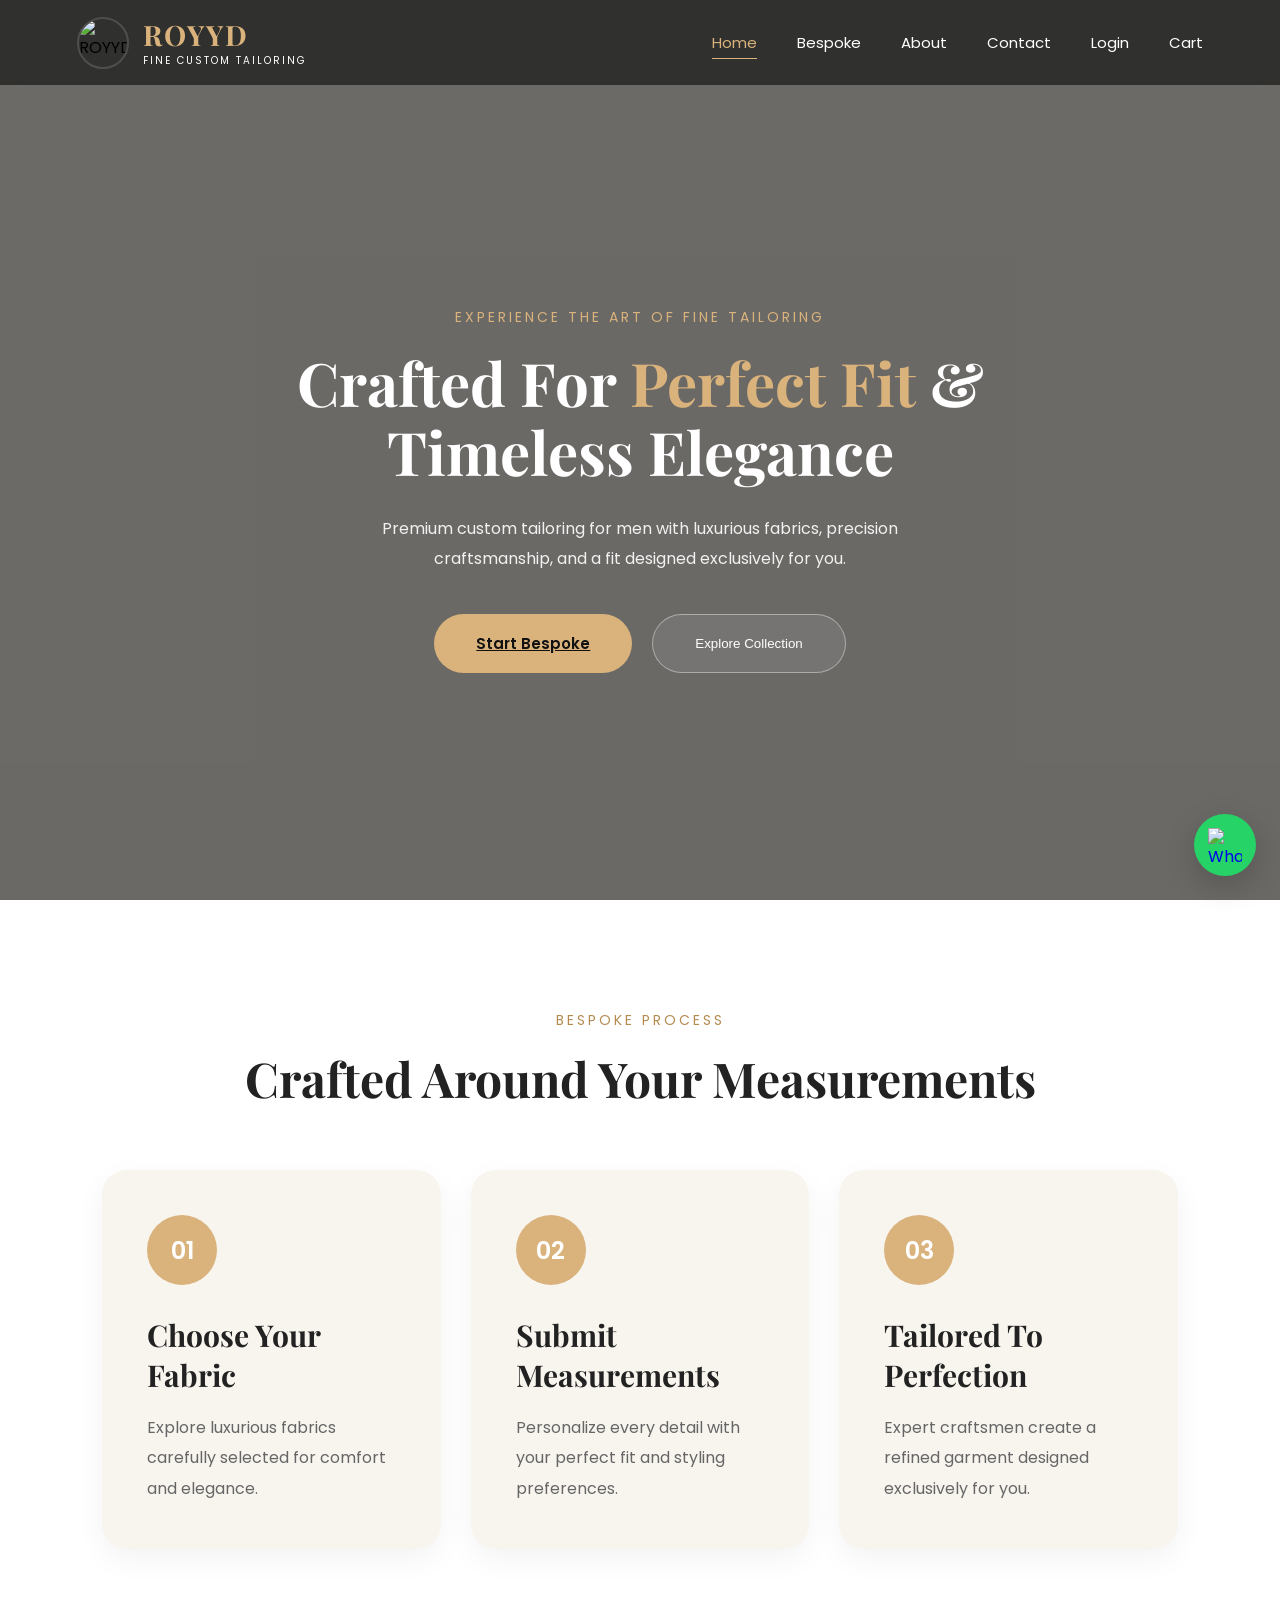
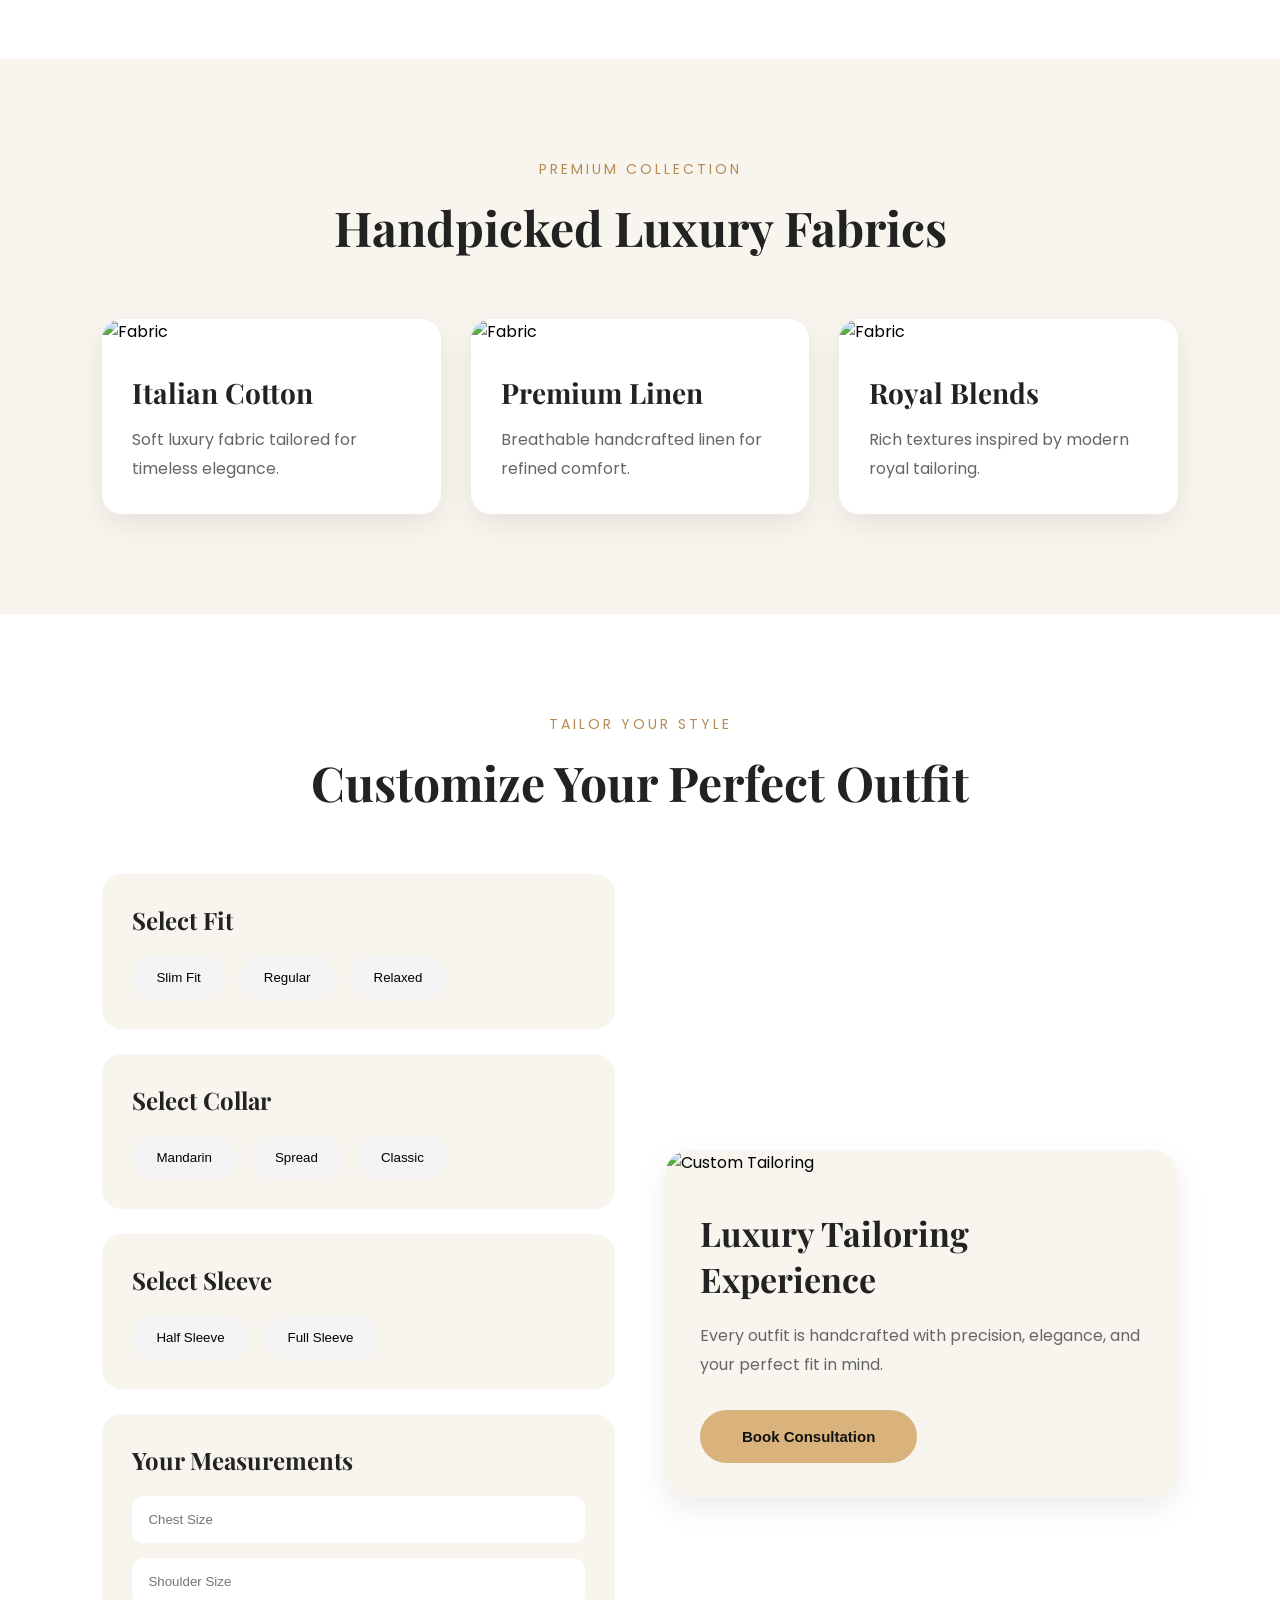
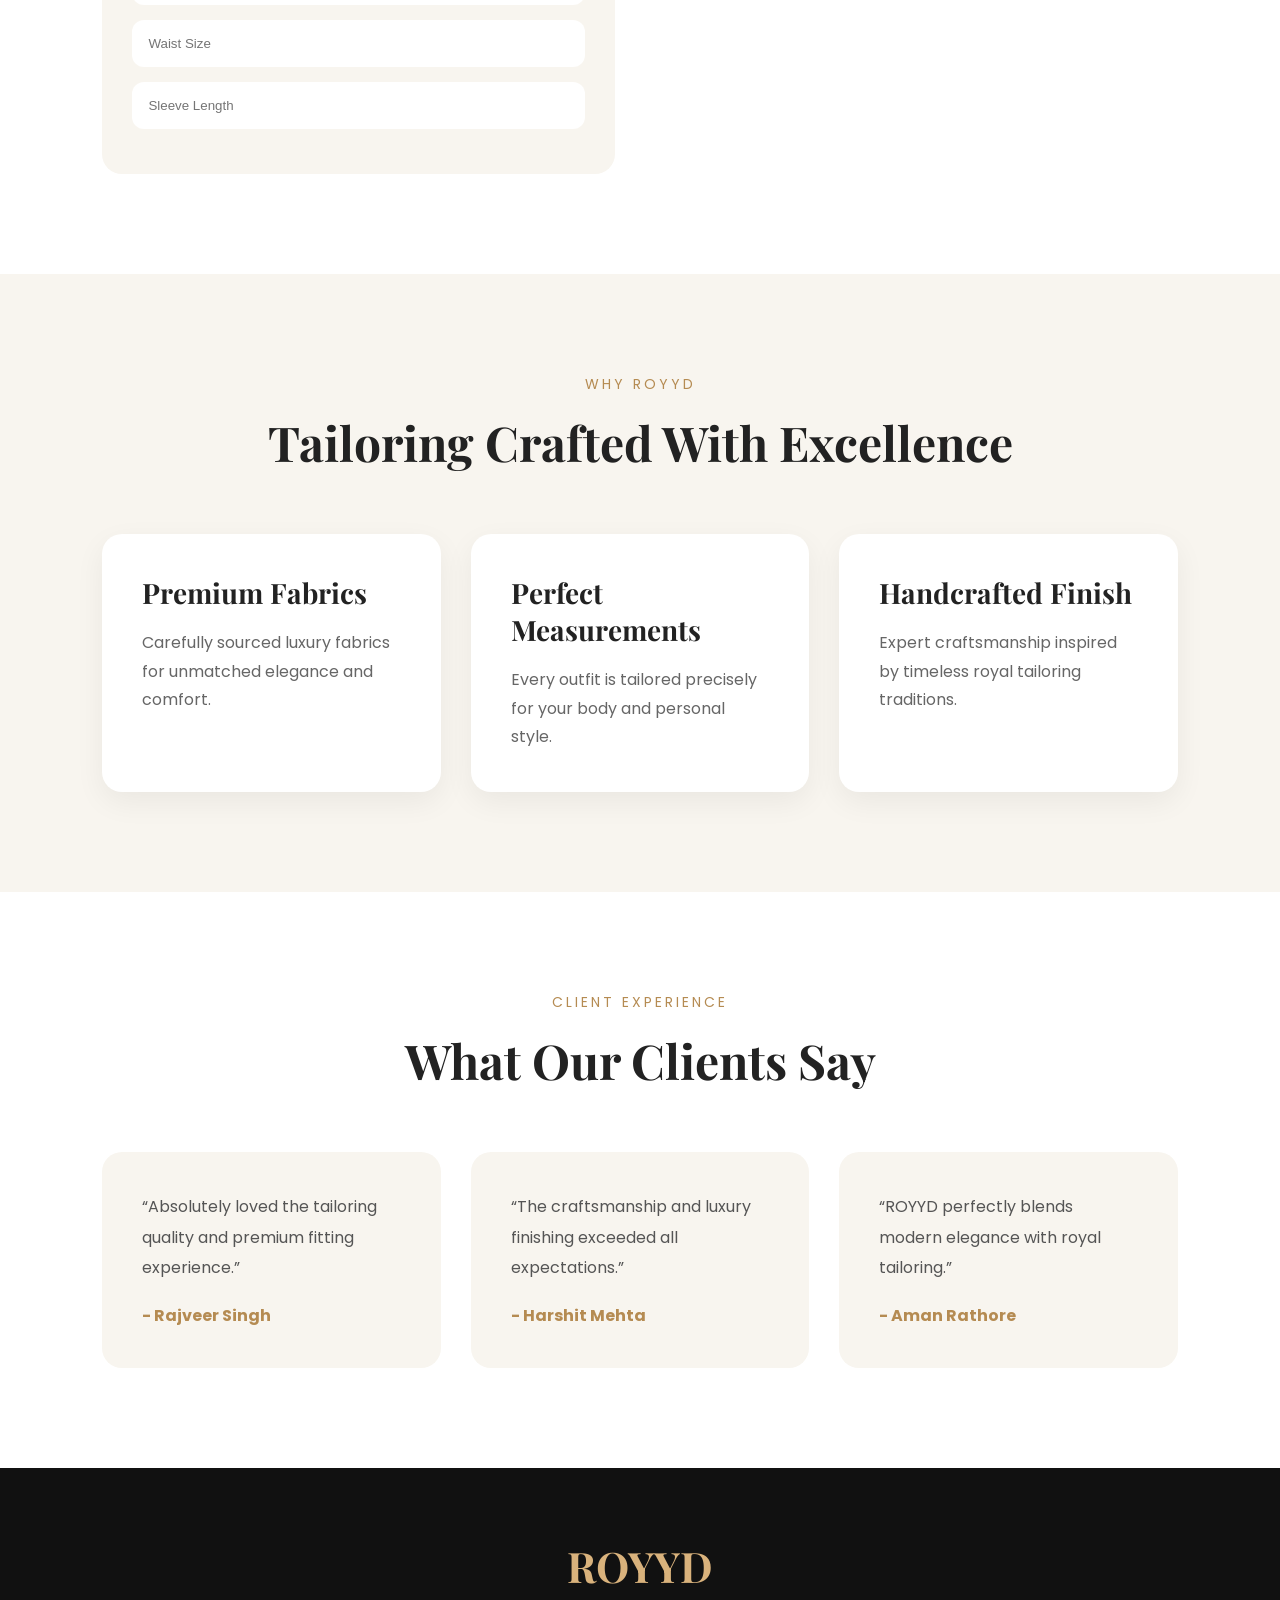
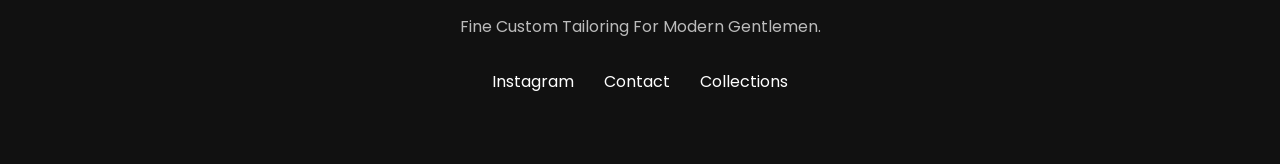
==== index.html @ 1b651513 "Add files via upload" ====
<!DOCTYPE html>
<html lang="en">

<head>

    <meta charset="UTF-8">
    <meta name="viewport" content="width=device-width, initial-scale=1.0">

    <title>ROYYD Tailoring</title>

    <!-- GOOGLE FONTS -->

    <link rel="preconnect" href="https://fonts.googleapis.com">
    <link rel="preconnect" href="https://fonts.gstatic.com" crossorigin>

    <link href="https://fonts.googleapis.com/css2?family=Playfair+Display:wght@500;600;700&family=Poppins:wght@300;400;500;600&display=swap" rel="stylesheet">

    <!-- CSS -->

    <link rel="stylesheet" href="style.css">

</head>

<body>

    <!-- NAVBAR -->

    <header class="navbar">

    <div class="logo-wrapper">

        <img src="https://i.postimg.cc/jjcxvp6f/IMG-20260511-154741.jpg" alt="ROYYD Logo">

        <div class="logo-text">

            <h2>ROYYD</h2>

            <span>
                FINE CUSTOM TAILORING
            </span>

        </div>

    </div>

    <div class="menu-toggle" id="menu-toggle">
        ☰
    </div>

    <nav id="nav-menu">

        <ul class="nav-links">

<li>
<a href="index.html">
Home
</a>
</li>

<li>
<a href="Bespoke.html">
Bespoke
</a>
</li>

<li>
<a href="about.html">
About
</a>
</li>

<li>
<a href="contact.html">
Contact
</a>
</li>

<li>
<a href="login.html"
id="accountNavLink">

Login

</a>
</li>

<li>
<a href="cart.html"
id="cartNavCount">

Cart

</a>
</li>

</ul>

    </nav>

</header>

    <!-- HERO SECTION -->

    <section class="hero">

        <div class="overlay"></div>

        <div class="hero-content">

            <p class="tagline">
                EXPERIENCE THE ART OF FINE TAILORING
            </p>

            <h1>
                Crafted For <span>Perfect Fit</span> & Timeless Elegance
            </h1>

            <p class="hero-description">

                Premium custom tailoring for men with luxurious fabrics,
                precision craftsmanship, and a fit designed exclusively for you.

            </p>

            <div class="hero-buttons">

                <a href="Bespoke.html" class="primary-btn">
                   Start Bespoke
                </a>

                <button class="secondary-btn">
                    Explore Collection
                </button>

            </div>

        </div>

    </section>
             

    <!-- MEASUREMENT STEPS -->

<section class="steps-section">

    <div class="section-title">

        <p>BESPOKE PROCESS</p>

        <h2>
            Crafted Around Your Measurements
        </h2>

    </div>

    <div class="steps-grid">

        <div class="step-card">

            <div class="step-number">01</div>

            <h3>Choose Your Fabric</h3>

            <p>
                Explore luxurious fabrics carefully selected for comfort and elegance.
            </p>

        </div>

        <div class="step-card">

            <div class="step-number">02</div>

            <h3>Submit Measurements</h3>

            <p>
                Personalize every detail with your perfect fit and styling preferences.
            </p>

        </div>

        <div class="step-card">

            <div class="step-number">03</div>

            <h3>Tailored To Perfection</h3>

            <p>
                Expert craftsmen create a refined garment designed exclusively for you.
            </p>

        </div>

    </div>

</section>
    <!-- FABRIC SECTION -->

<section class="fabric-section">

    <div class="section-title">

        <p>PREMIUM COLLECTION</p>

        <h2>
            Handpicked Luxury Fabrics
        </h2>

    </div>

    <div class="fabric-grid">

        <div class="fabric-card">

            <img src="https://i.postimg.cc/8z7k40b1/Luxury-Tweed-Double-Breasted-Suit-Slim-Fit-Elegant-Formal-Wear.jpg" alt="Fabric">

            <div class="fabric-content">

                <h3>Italian Cotton</h3>

                <p>
                    Soft luxury fabric tailored for timeless elegance.
                </p>

            </div>

        </div>

        <div class="fabric-card">

            <img src="https://i.postimg.cc/g2xcsTK0/Mode-fur-Manner.jpg" alt="Fabric">

            <div class="fabric-content">

                <h3>Premium Linen</h3>

                <p>
                    Breathable handcrafted linen for refined comfort.
                </p>

            </div>

        </div>

        <div class="fabric-card">

            <img src="https://i.postimg.cc/rwDyjP9w/Distinguished-menswear.jpg" alt="Fabric">

            <div class="fabric-content">

                <h3>Royal Blends</h3>

                <p>
                    Rich textures inspired by modern royal tailoring.
                </p>

            </div>

        </div>

    </div>

</section>


<!-- CUSTOMIZATION SECTION -->

<section class="custom-section">

    <div class="section-title">

        <p>TAILOR YOUR STYLE</p>

        <h2>
            Customize Your Perfect Outfit
        </h2>

    </div>

    <div class="custom-grid">

        <!-- LEFT -->

        <div class="custom-options">

            <div class="option-box">

                <h3>Select Fit</h3>

                <div class="option-buttons">

                    <button>Slim Fit</button>
                    <button>Regular</button>
                    <button>Relaxed</button>

                </div>

            </div>

            <div class="option-box">

                <h3>Select Collar</h3>

                <div class="option-buttons">

                    <button>Mandarin</button>
                    <button>Spread</button>
                    <button>Classic</button>

                </div>

            </div>

            <div class="option-box">

                <h3>Select Sleeve</h3>

                <div class="option-buttons">

                    <button>Half Sleeve</button>
                    <button>Full Sleeve</button>

                </div>

            </div>

            <div class="measurement-box">

                <h3>Your Measurements</h3>

                <input type="text" placeholder="Chest Size">
                <input type="text" placeholder="Shoulder Size">
                <input type="text" placeholder="Waist Size">
                <input type="text" placeholder="Sleeve Length">

            </div>

        </div>

        <!-- RIGHT -->

        <div class="preview-card">

            <img src="https://i.postimg.cc/NMPsTZmS/IMG-20260511-164905.jpg" alt="Custom Tailoring">

            <div class="preview-content">

                <h3>Luxury Tailoring Experience</h3>

                <p>
                    Every outfit is handcrafted with precision,
                    elegance, and your perfect fit in mind.
                </p>

                <button class="primary-btn">
                    Book Consultation
                </button>

            </div>

        </div>

    </div>

</section>

<!-- WHY CHOOSE US -->

<section class="why-section">

    <div class="section-title">

        <p>WHY ROYYD</p>

        <h2>
            Tailoring Crafted With Excellence
        </h2>

    </div>

    <div class="why-grid">

        <div class="why-card">

            <h3>Premium Fabrics</h3>

            <p>
                Carefully sourced luxury fabrics for unmatched elegance and comfort.
            </p>

        </div>

        <div class="why-card">

            <h3>Perfect Measurements</h3>

            <p>
                Every outfit is tailored precisely for your body and personal style.
            </p>

        </div>

        <div class="why-card">

            <h3>Handcrafted Finish</h3>

            <p>
                Expert craftsmanship inspired by timeless royal tailoring traditions.
            </p>

        </div>

    </div>

</section>

<!-- TESTIMONIALS -->

<section class="testimonial-section">

    <div class="section-title">

        <p>CLIENT EXPERIENCE</p>

        <h2>
            What Our Clients Say
        </h2>

    </div>

    <div class="testimonial-grid">

        <div class="testimonial-card">

            <p>
                “Absolutely loved the tailoring quality and premium fitting experience.”
            </p>

            <h4>- Rajveer Singh</h4>

        </div>

        <div class="testimonial-card">

            <p>
                “The craftsmanship and luxury finishing exceeded all expectations.”
            </p>

            <h4>- Harshit Mehta</h4>

        </div>

        <div class="testimonial-card">

            <p>
                “ROYYD perfectly blends modern elegance with royal tailoring.”
            </p>

            <h4>- Aman Rathore</h4>

        </div>

    </div>

</section>

<!-- FOOTER -->

<footer class="footer">

    <h2>ROYYD</h2>

    <p>
        Fine Custom Tailoring For Modern Gentlemen.
    </p>

    <div class="footer-links">

        <a href="#">Instagram</a>
        <a href="#">Contact</a>
        <a href="#">Collections</a>

    </div>

</footer>
<a href="https://wa.me/917688888825"
class="whatsapp-float"
target="_blank">

<img src="https://cdn-icons-png.flaticon.com/512/733/733585.png"
alt="WhatsApp">

</a>
    <!-- JS -->

    <script src="script.js"></script>

</body>

</html>
---- style.css ----
html{
    scroll-behavior:smooth;
}


*{
    margin:0;
    padding:0;
    box-sizing:border-box;
}

body{
    font-family:'Poppins',sans-serif;
    background:#f6f3ee;
    overflow-x: hidden;
}

/* NAVBAR */

.navbar{
    width:100%;
    height:85px;

    position:fixed;

    top:0;
    left:0;

    display:flex;
    justify-content:space-between;
    align-items:center;

    padding:0 6%;

    background:rgba(0,0,0,0.55);

    backdrop-filter:blur(12px);

    z-index:1000;
}

.menu-toggle{
    display:none;
    font-size:30px;
    color:white;
    cursor:pointer;
}


.logo-wrapper{
    display:flex;
    align-items:center;
    gap:14px;
}

.logo-text{
    display:flex;
    flex-direction:column;
}

.logo-text h2{
    font-size:28px;
    color:#d9b27c;
    letter-spacing:2px;
    font-family:'Playfair Display',serif;
}

.logo-text span{
    font-size:10px;
    letter-spacing:2px;
    color:white;
}

.logo-wrapper img{
    width:52px;
    height:52px;

    border-radius:50%;

    object-fit:cover;

    border:2px solid rgba(255,255,255,0.15);
}

.nav-links{
    display:flex;
    gap:40px;
    list-style:none;
}

.nav-links a{
    text-decoration:none;
    color:white;
    font-size:15px;
    font-weight:400;
    transition:0.3s;
    position:relative;
}

.nav-links a::after{
    content:'';
    position:absolute;
    left:0;
    bottom:-6px;

    width:0%;
    height:1px;

    background:#d9b27c;

    transition:0.3s;
}

.nav-links a:hover{
    color:#d9b27c;
}

.nav-links a:hover::after{
    width:100%;
}

.nav-links a.active-nav{
    color:#d9b27c;
}

.nav-links a.active-nav::after{
    width:100%;
}

/* HERO SECTION */

.hero{
    width:100%;
    height:100vh;

    background:url('https://images.unsplash.com/photo-1594938298603-c8148c4dae35?q=80&w=1400&auto=format&fit=crop');

    background-size:cover;
    background-position:right center;

    position:relative;

    display:flex;
    align-items:center;

    padding:0 8%;
}

.overlay{
    position:absolute;
    inset:0;
    background:rgba(0,0,0,0.55);
}

.hero-content{
    position:relative;
    z-index:2;

    max-width:720px;

    margin:auto;

    text-align:center;

    padding-top:80px;
}

.tagline{
    color:#d9b27c;
    letter-spacing:3px;
    font-size:14px;
    margin-bottom:20px;
}

.hero h1{
    font-size:60px;
    line-height:1.15;
    color:white;
    font-family:'Playfair Display',serif;
    margin-bottom:28px;
}

.hero h1 span{
    color:#d9b27c;
}

.hero-description{
    color:#f1f1f1;
    line-height:1.9;
    max-width:620px;
    font-size:16px;
    margin-bottom:40px;
    margin: auto;
    margin-top:25px;
    margin-bottom:40px;
}

.hero-buttons{
    display:flex;
    justify-content:center;
    gap:20px;
    flex-wrap:wrap;
    margin-top:10px;
}

.primary-btn{
    padding:18px 42px;
    border:none;
    background:#d9b27c;
    color:#111;
    font-weight:600;
    cursor:pointer;
    transition:0.4s;
    border-radius:50px;
    font-size:15px;
}

.primary-btn:hover{
    transform:translateY(-5px);
    box-shadow:0 10px 30px rgba(0,0,0,0.3);
}

.secondary-btn{
    padding:18px 42px;
    border:1px solid rgba(255,255,255,0.4);
    background:rgba(255,255,255,0.08);
    color:white;
    cursor:pointer;
    transition:0.4s;
    border-radius:50px;
    backdrop-filter:blur(5px);
}

.secondary-btn:hover{
    background:white;
    color:black;
}


/* FABRIC SECTION */

.fabric-section{
    padding:100px 8%;
    background:#f8f5ef;
}

.section-title{
    text-align:center;
    margin-bottom:60px;
}

.section-title p{
    color:#b58b52;
    letter-spacing:3px;
    font-size:14px;
    margin-bottom:15px;
}

.section-title h2{
    font-size:48px;
    color:#222;
    font-family:'Playfair Display',serif;
}

.fabric-grid{
    display:grid;
    grid-template-columns:repeat(auto-fit,minmax(300px,1fr));
    gap:30px;
}

.fabric-card{
    background:white;
    border-radius:20px;
    overflow:hidden;

    box-shadow:0 10px 30px rgba(0,0,0,0.08);

    transition:0.4s;
}

.fabric-card:hover{
    transform:scale(1.05);
}

.fabric-card img{
    width:100%;
    height:350px;
    object-fit:cover;
    transition:0.55;
}

.fabric-content{
    padding:30px;
}

.fabric-content h3{
    font-size:28px;
    margin-bottom:15px;
    color:#222;
    font-family:'Playfair Display',serif;
}

.fabric-content p{
    color:#666;
    line-height:1.8;
}

/* CUSTOMIZATION SECTION */

.custom-section{
    padding:100px 8%;
    background:white;
}

.custom-grid{
    display:grid;
    grid-template-columns:1fr 1fr;
    gap:50px;
    align-items:center;
}

.option-box{
    background:#f8f5ef;
    padding:30px;
    border-radius:20px;
    margin-bottom:25px;
}

.option-box h3{
    margin-bottom:20px;
    font-size:24px;
    color:#222;
    font-family:'Playfair Display',serif;
}

.option-buttons{
    display:flex;
    flex-wrap:wrap;
    gap:15px;
}

.option-buttons button{
    padding:12px 24px;
    border:none;
    background:white;
    border-radius:50px;
    cursor:pointer;
    transition:0.3s;
    border:1px solid #ddd;
}

.option-buttons button:hover{
    background:#d9b27c;
    color:white;
}

.measurement-box{
    background:#f8f5ef;
    padding:30px;
    border-radius:20px;
}

.measurement-box h3{
    margin-bottom:20px;
    font-size:24px;
    color:#222;
    font-family:'Playfair Display',serif;
}

.measurement-box input{
    width:100%;
    padding:16px;
    margin-bottom:15px;
    border:none;
    border-radius:12px;
    background:white;
    outline:none;
}

.preview-card{
    background:#f8f5ef;
    border-radius:25px;
    overflow:hidden;

    box-shadow:0 10px 30px rgba(0,0,0,0.08);
}

.preview-card img{
    width:100%;
    height:500px;
    object-fit:cover;
}

.preview-content{
    padding:35px;
}

.preview-content h3{
    font-size:34px;
    margin-bottom:20px;
    color:#222;
    font-family:'Playfair Display',serif;
}

.preview-content p{
    color:#666;
    line-height:1.8;
    margin-bottom:30px;
}


/* WHY SECTION */

.why-section{
    padding:100px 8%;
    background:#f8f5ef;
}

.why-grid{
    display:grid;
    grid-template-columns:repeat(auto-fit,minmax(280px,1fr));
    gap:30px;
}

.why-card{
    background:white;
    padding:40px;
    border-radius:20px;

    box-shadow:0 10px 30px rgba(0,0,0,0.06);

    transition:0.3s;
}

.why-card:hover{
    transform:translateY(-8px);
}

.why-card h3{
    font-size:28px;
    margin-bottom:18px;
    color:#222;
    font-family:'Playfair Display',serif;
}

.why-card p{
    color:#666;
    line-height:1.8;
}

/* TESTIMONIALS */

.testimonial-section{
    padding:100px 8%;
    background:white;
}

.testimonial-grid{
    display:grid;
    grid-template-columns:repeat(auto-fit,minmax(280px,1fr));
    gap:30px;
}

.testimonial-card{
    background:#f8f5ef;
    padding:40px;
    border-radius:20px;
}

.testimonial-card p{
    color:#555;
    line-height:1.9;
    margin-bottom:20px;
}

.testimonial-card h4{
    color:#b58b52;
}

/* FOOTER */

.footer{
    background:#111;
    color:white;

    padding:70px 8%;

    text-align:center;
}

.footer h2{
    font-size:42px;
    margin-bottom:20px;

    color:#d9b27c;

    font-family:'Playfair Display',serif;
}

.footer p{
    color:#bbb;
    margin-bottom:30px;
}

.footer-links{
    display:flex;
    justify-content:center;
    gap:30px;
    flex-wrap:wrap;
}

.footer-links a{
    color:white;
    text-decoration:none;
    transition:0.3s;
}

.footer-links a:hover{
    color:#d9b27c;
}


/* CONTACT SECTION */

.contact-section{
    padding:100px 8%;
    background:#f8f5ef;
}

.contact-box{
    max-width:700px;
    margin:auto;

    background:white;

    padding:50px;

    border-radius:20px;

    box-shadow:0 10px 30px rgba(0,0,0,0.08);
}

.contact-box input,
.contact-box textarea{
    width:100%;

    padding:18px;

    margin-bottom:20px;

    border:none;

    background:#f5f5f5;

    border-radius:12px;

    outline:none;
}

.contact-box textarea{
    height:150px;
    resize:none;
}

/* ADVANCED CUSTOMIZATION */

.advanced-custom{
    padding:120px 8%;
    background:#f8f5ef;
}

.advanced-grid{
    display:grid;
    grid-template-columns:1fr 1fr;
    gap:60px;
    align-items:start;
}

.custom-box{
    background:white;
    padding:30px;
    border-radius:20px;
    margin-bottom:25px;

    box-shadow:0 10px 30px rgba(0,0,0,0.05);
}

.custom-box h3{
    margin-bottom:20px;
    font-size:26px;
    color:#222;
    font-family:'Playfair Display',serif;
}

.fabric-options{
    display:flex;
    flex-wrap:wrap;
    gap:15px;
}

.fabric-item{
    padding:14px 24px;
    background:#f4f4f4;
    border-radius:50px;
    cursor:pointer;
    transition:0.3s;
}

.active-fabric{
    background:#d9b27c;
    color:white;
}

.option-buttons{
    display:flex;
    flex-wrap:wrap;
    gap:15px;
}

.option-buttons button{
    padding:14px 24px;
    border:none;
    border-radius:50px;
    background:#f4f4f4;
    cursor:pointer;
    transition:0.3s;
}

.option-buttons button:hover{
    background:#d9b27c;
    color:white;
}

.active-btn{
    background:#d9b27c !important;
    color:white;
}

.measurement-area{
    background:white;
    padding:30px;
    border-radius:20px;

    box-shadow:0 10px 30px rgba(0,0,0,0.05);
}

.measurement-area h3{
    margin-bottom:25px;
    font-size:26px;
    color:#222;
    font-family:'Playfair Display',serif;
}

.measurement-grid{
    display:grid;
    grid-template-columns:1fr 1fr;
    gap:18px;
}

.measurement-grid input{
    padding:16px;
    border:none;
    background:#f5f5f5;
    border-radius:12px;
    outline:none;
}

.custom-right{
    position:sticky;
    top:120px;
}

.preview-image{
    border-radius:25px;
    overflow:hidden;

    margin-bottom:30px;
}

.preview-image img{
    width:100%;
    height:650px;
    object-fit:cover;
    transition:0.55;
}

.preview-image:hover img{
    transform:scale(1.04);
}

.preview-details{
    background:white;
    padding:35px;
    border-radius:25px;

    box-shadow:0 10px 30px rgba(0,0,0,0.05);
}

.preview-details h3{
    font-size:34px;
    margin-bottom:20px;
    color:#222;
    font-family:'Playfair Display',serif;
}

.preview-details p{
    color:#666;
    line-height:1.9;
    margin-bottom:25px;
}

.preview-details ul{
    margin-bottom:30px;
}

.preview-details ul li{
    margin-bottom:12px;
    color:#444;
}


/* STEPS SECTION */

.steps-section{
    padding:110px 8%;
    background:white;
}

.steps-grid{
    display:grid;
    grid-template-columns:repeat(auto-fit,minmax(280px,1fr));
    gap:30px;
}

.step-card{
    background:#f8f5ef;

    padding:45px;

    border-radius:25px;

    transition:0.4s;

    box-shadow:0 10px 30px rgba(0,0,0,0.05);
}

.step-card:hover{
    transform:translateY(-10px);
}

.step-number{
    width:70px;
    height:70px;

    background:#d9b27c;

    color:white;

    border-radius:50%;

    display:flex;
    align-items:center;
    justify-content:center;

    font-size:24px;
    font-weight:600;

    margin-bottom:30px;
}

.step-card h3{
    font-size:30px;
    margin-bottom:18px;

    color:#222;

    font-family:'Playfair Display',serif;
}

.step-card p{
    color:#666;
    line-height:1.9;
}


/* PRODUCT COLLECTION */

.product-section{
    padding:110px 8%;
    background:#f8f5ef;
}

.product-grid{
display:grid;
grid-template-columns:repeat(auto-fit,minmax(280px,1fr));
gap:35px;
margin-top:30px;
}

.category-wrapper{
margin-bottom:90px;
}

.category-heading{
font-size:38px;
font-family:'Playfair Display', serif;
text-align:center;
margin-bottom:40px;
color:#111;
letter-spacing:1px;
position:relative;
}

.category-heading::after{
content:'';
width:80px;
height:2px;
background:#111;
display:block;
margin:14px auto 0;
}

.product-card{
background:#fff;
overflow:hidden;
transition:0.4s ease;
border:1px solid #eee;
}

.product-card:hover{
transform:translateY(-8px);
box-shadow:0 15px 40px rgba(0,0,0,0.08);
}

.product-image{
    position:relative;
    overflow: hidden;
}

.product-image img{
    width:100%;
    height:420px;
    object-fit:cover;

    transition:0.5s;
}

.product-card:hover img{
    transform:scale(1.05);
}

.custom-tag{
    position:absolute;

    top:20px;
    left:20px;

    background:#d9b27c;

    color:white;

    padding:10px 18px;

    border-radius:50px;

    font-size:13px;
}

.product-content{
    padding:28px;
}

.product-content h3{
    font-size:28px;
    margin-bottom:15px;

    color:#222;

    font-family:'Playfair Display',serif;
}

.price{
    color:#b58b52;
    font-size:22px;
    margin-bottom:25px;
}

.customize-btn{
    position:absolute;

    bottom:16px;
    left:16px;

    display:inline-flex;
    align-items:center;
    justify-content:center;

    padding:10px 18px;

    background:rgba(0,0,0,0.88);

    color:white;

    text-decoration:none;

    border-radius:40px;

    font-size:12px;
    font-weight:500;

    backdrop-filter:blur(10px);

    transition:0.3s ease;

    z-index:5;
}

.customize-btn:hover{
    background:#111;
    transform:translateY(-2px);
}

/* CONFIGURATOR */

.config-navbar{
    width:100%;
    height:72px;

    background:rgba(255,255,255,0.92);

    backdrop-filter:blur(12px);

    position:sticky;
    top:0;

    display:flex;
    justify-content:space-between;
    align-items:center;

    padding:0 6%;

    z-index:1000;

    border-bottom:1px solid #f1f1f1;
}

.back-btn{
    text-decoration:none;
    color:#111;
    font-size:15px;
    font-weight:500;
    opacity:0.8;
    transition:0.3s ease;
}

.back-btn:hover{
    opacity:1;
}

.config-logo{
    display:flex;
    align-items:center;
    gap:10px;
}

.config-logo img{
    width:34px;
    height:34px;

    border-radius:50%;
    object-fit:cover;
}

.config-logo span{
    font-family:'Playfair Display',serif;
    font-size:24px;
    color:#111;
}

.configurator{
    padding:20px 5% 40px;
    background:#f7f3ee;

    max-width:480px;
    margin:auto;
}

.product-preview{
    margin-bottom:28px;
}


#mainProductImage{
    width:100%;
    height:250px;

    object-fit:cover;

    border-radius:28px;

    background:white;

    transition:
         transform 0.4s ease;
}


.product-preview:hover #mainProductImage{
    transform:scale(1.02);
}

.preview-thumbnails{
    display:flex;
    gap:10px;

    margin-top:18px;

    overflow-x:auto;
    padding-bottom:5px;
    justify-content: center;
}

.preview-thumbnails::-webkit-scrollbar{
    display:none;
}


.thumb{
    width:56px;
    height:72px;

    object-fit:cover;

    border-radius:18px;

    cursor:pointer;

    border:1px solid transparent;

    background:white;
}

.active-thumb{
    border-color:#111;
    opacity:1;
}

.config-category{
    color:#b58b52;
    letter-spacing:2px;
    font-size:13px;

    margin-bottom:10px;
}

.config-content h1{
    font-size:26px;
    line-height:1.1;

    color:#111;

    margin-bottom:18px;

    font-family:'Playfair Display',serif;
}

.config-price{
    font-size:22px;
    color:#111;

    margin-bottom:35px;
}

.config-section{
    margin-bottom:24px;
}

.config-section h3{
    margin-bottom:18px;

    font-size:22px;

    color:#111;
}

.color-options{
    display:flex;
    gap:14px;
}

.color{
    width:42px;
    height:42px;

    border-radius:50%;

    background:black;

    cursor:pointer;

    border:3px solid transparent;
    transition: 0.3s;
}

.color:hover{
    transform:scale(1.1);
}

.color:nth-child(2){
    background:#d9b27c;
}

.color:nth-child(3){
    background:#dcdcdc;
}

.active-color{
    border-color:#111;
}

.size-options{
    display:flex;
    gap:14px;
    flex-wrap:wrap;
}

.size-options button{
    width:58px;
    height:58px;

    border-radius:50%;

    border:none;

    background:white;

    cursor:pointer;

    font-size:16px;

    transition:0.3s;
}

.active-size{
    background:#111 !important;
    color:white;
}

.custom-size-card{
    background:white;

    padding:18px;

    border-radius:18px;

    display:flex;
    justify-content:space-between;
    align-items:center;

    gap:14px;

    box-shadow:0 10px 30px rgba(0,0,0,0.04);
}


.custom-size-card h4{
    font-size:22px;
    margin-bottom:10px;

    color:#111;
}

.custom-size-card p{
    color:#666;
}

.custom-size-card button{
    padding:15px 28px;

    border:none;

    background:#111;

    color:white;

    border-radius:50px;

    cursor:pointer;
}

/* DESIGN FLOW */

.design-flow{
    padding:0 5% 80px;
    background:#f8f5ef;
}

.flow-header{
    margin-bottom:30px;
}

.flow-header h2{
    font-size:28px;
    color:#111;

    font-family:'Playfair Display',serif;
}

.flow-box{
    background:white;

    padding:16px;

    border-radius:16px;

    margin-bottom:12px;

    border:1px solid #eee;

    transition:0.3s ease;
}


.flow-box:hover{
    transform:translateY(-2px);
}


.flow-top{
    display:flex;
    justify-content:space-between;
    align-items:center;
}

.flow-top h3{
    font-size:18px;
    color:#111;
    font-weight:500;
    letter-spacing:0.3px;
}

.flow-top span{
    font-size:28px;
    color:#b58b52;
    transition: 0.3s;
}

.flow-box.active-flow .flow-top span{
    transform:rotate(45deg);
}

/* FLOW CONTENT */

.flow-content{
    margin-top:25px;

    display:flex;
    gap:18px;

    overflow-x:auto;

    padding-bottom:10px;

    max-height:0;

    opacity:0;

    overflow:hidden;

    transition:0.4s ease;

    scroll-snap-type:x mandatory;

}

.flow-box.active-flow .flow-content{

    max-height:300px;

    opacity:1;

}


.flow-content::-webkit-scrollbar{
    display:none;
}

.style-card{
    min-width:92px;

    background:#f8f5ef;

    border-radius:14px;

    overflow:hidden;

    cursor:pointer;

    border:1px solid transparent;

    transition:0.3s;
}

.style-card img{
    width:100%;
    height:78px;

    object-fit:cover;
}

.style-card p{
    padding:10px;

    text-align:center;

    font-size:12px;

    color:#111;
}

.active-style{
    border-color:#d9b27c;
}

.style-card:hover{
    transform:translateY(-5px);
}


/* VISUAL MEASUREMENT SYSTEM */

.measurement-flow{
    margin-top:20px;

    max-height:0;
    opacity:0;

    overflow:hidden;

    transition:0.4s ease;
}

.flow-box.active-flow .measurement-flow{
    max-height:2000px;
    opacity:1;
}

.measure-step{
    margin-bottom:28px;
}

.measure-step h4{
    font-size:14px;
    color:#111;

    margin-bottom:14px;
}

.visual-options{
    display:flex;
    gap:12px;

    overflow-x:auto;
}

.visual-options::-webkit-scrollbar{
    display:none;
}

.visual-card{
    min-width:88px;

    background:white;

    border-radius:18px;

    padding:14px 10px;

    text-align:center;

    border:1px solid #eee;

    cursor:pointer;

    transition:0.3s;

    box-shadow:0 4px 12px rgba(0,0,0,0.03);
}

.visual-card:hover{
    transform:translateY(-4px);

    border-color:#d9b27c;
}


.visual-card img{
    width:42px;
    height:42px;

    object-fit:contain;

    margin-bottom:8px;

    opacity:0.9;
}


.visual-card p{
    font-size:11px;

    color:#222;

    font-weight:500;
}


.active-visual{
    border-color:#d9b27c;
}

.number-selectors{
    display:flex;
    justify-content:space-between;
    align-items:center;

    background:white;

    padding:10px 14px;

    border-radius:50px;

    border:1px solid #eee;

    box-shadow:0 4px 12px rgba(0,0,0,0.03);
}

.number-selectors button{
    width:30px;
    height:30px;

    border:none;

    border-radius:50%;

    background:#111;

    color:white;

    cursor:pointer;

    font-size:16px;

    transition:0.3s;
}

.number-selectors button:hover{
    background:#d9b27c;
}

.number-value{
    font-size:14px;
    color:#111;

    font-weight:500;
}

.number-value::after{
    content:attr(data-unit);

    margin-left:4px;

    font-size:12px;

    color:#777;
}


.fit-options{
    display:flex;
    gap:10px;
    flex-wrap:wrap;
}

.fit-options button{
    padding:10px 16px;

    border:none;

    border-radius:50px;

    background:#f5f5f5;

    font-size:12px;

    cursor:pointer;

    transition: 0.3s;
}

.flow-box:hover{
    transform:translateY(-2px);
}


.active-fit{
    background:#111 !important;
    color:white;
}





/* FIT RESULT */

.fit-result{
    padding:20px 5% 70px;

    background:#f8f5ef;
}

.fit-result-box{
    background:white;

    padding:30px 22px;

    border-radius:28px;

    border:1px solid #eee;

    text-align:center;

    box-shadow:0 10px 30px rgba(0,0,0,0.04);
}

.fit-result-box h2{
    font-size:30px;

    line-height:1.2;

    color:#111;

    margin-bottom:14px;

    font-family:'Playfair Display',serif;
}

.fit-result-box p{
    color:#777;

    font-size:14px;

    margin-bottom:30px;
}

.fit-grid{
    display:grid;

    grid-template-columns:1fr 1fr;

    gap:14px;
}

.fit-card{
    background:#f8f5ef;

    padding:20px 14px;

    border-radius:20px;
}

.fit-card span{
    display:block;

    font-size:12px;

    color:#777;

    margin-bottom:10px;
}

.fit-card h3{
    font-size:22px;

    color:#111;
}

.fit-result{
    display:none;
}

/* AI BODY SCAN */

.ai-body-scan{
    width:180px;
    height:260px;

    margin:auto;

    position:relative;

    border-radius:30px;

    overflow:hidden;

    background:#f8f5ef;

    margin-bottom:30px;

    border:1px solid #eee;
}

.ai-body-scan img{
    width:100%;
    height:100%;

    object-fit:contain;

    opacity:0.9;
}

.scan-line{
    width:100%;
    height:6px;

    background:
    linear-gradient(
        90deg,
        transparent,
        #d9b27c,
        transparent
    );

    position:absolute;

    top:0;

    left:0;

    z-index:2;

    animation:scanMove 2s linear infinite;
}

@keyframes scanMove{

    0%{
        top:0;
    }

    100%{
        top:100%;
    }

}

/* QUESTION ANIMATION */



.body-options{
    transition:
    opacity 0.35s ease,
    transform 0.35s ease;
}

/* SIZE GUIDE PAGE */

.size-guide-page{
    min-height:100vh;
    background:white;
    padding-bottom:140px;
}

/* TOPBAR */

.size-topbar{
    padding:24px 5%;
    display:flex;
    justify-content:flex-end;
}

.size-topbar a{
    text-decoration:none;
    font-size:34px;
    color:#111;
}

/* VIDEO */

.guide-video{
    padding:0 5%;
    margin-bottom:30px;
}

.guide-video img{
    width:100%;
    border-radius:24px;
}

/* SECTION */

.size-section{
    padding:0 5%;
    margin-bottom:38px;
}

.section-top{
    display:flex;
    justify-content:space-between;
    align-items:center;
    margin-bottom:16px;
}

.section-top h3{
    font-size:15px;
    color:#111;
}

.section-top span{
    color:#6b8cff;
    font-size:13px;
}

/* IMAGE OPTIONS */

.body-options{
    display:flex;
    gap:14px;
    overflow-x:auto;
}

.body-options::-webkit-scrollbar{
    display:none;
}

.body-card{
    min-width:105px;
    background:white;
    border:1px solid #ddd;
    border-radius:18px;
    padding:14px 10px;
    text-align:center;
    cursor:pointer;
}

.body-card img{
    width:60px;
    height:60px;
    object-fit:contain;
    margin-bottom:10px;
}

.body-card p{
    font-size:12px;
}

.active-body{
    border:2px solid black;
    background:#f8f5ef;
}

/* NUMBER OPTIONS */

.number-grid{
    display:grid;

    grid-template-columns:
    repeat(6,1fr);

    gap:10px;
}

.number-box{
    height:42px;

    border-radius:12px;

    border:1px solid #ddd;

    display:flex;
    justify-content:center;
    align-items:center;

    font-size:13px;

    cursor:pointer;

    background:white;

    transition:0.3s ease;
}

.active-number{
    background:#111;
    color:white;
}

/* BOTTOM BAR */

.size-bottom-bar{
    position:fixed;
    bottom:0;
    left:0;
    width:100%;
    background:black;
    padding:16px;
    display:flex;
    align-items:center;
    gap:18px;
    z-index:9999;
}

.bottom-progress{
    flex:1;
}

.bottom-progress span{
    color:white;
    font-size:13px;
    display:block;
    margin-bottom:8px;
}

.bottom-line{
    width:100%;
    height:4px;
    background:#333;
    border-radius:20px;
    overflow:hidden;
}

.bottom-fill{
    width:100%;
    height:100%;
    background:#8dff2f;
}

#startSizeAI{
    border:none;
    background:#d9d9d9;
    color:#111;
    padding:16px 24px;
    border-radius:40px;
    font-size:14px;
    font-weight:600;
}

/* AI FIT PAGE */

.ai-fit-page{
    width:100%;
    height:100vh;

    background:black;

    display:flex;
    justify-content:center;
    align-items:center;

    overflow:hidden;
}

/* CONTENT */

.ai-fit-content{
    width:90%;
    text-align:center;
}

/* HUMAN SCAN */

.ai-human-scan{
    width:220px;
    height:320px;

    margin:auto;

    position:relative;

    margin-bottom:50px;
}

.ai-human-scan img{
    width:100%;
    height:100%;

    object-fit:contain;

    opacity:0.9;

    filter:
    brightness(1.3)
    contrast(1.1);
}

/* SCAN RINGS */

.ai-fit-page .scan-ring{
    position:absolute;

    inset:0;

    border:2px solid #8dff2f;

    border-radius:50%;

    animation:pulseRing 2s linear infinite;

    box-shadow:
    0 0 40px #8dff2f;
}

.ai-fit-page .second-ring{
    animation-delay:1s;
}

@keyframes pulseRing{

    0%{
        transform:scale(0.8);
        opacity:0.2;
    }

    100%{
        transform:scale(1.25);
        opacity:1;
    }

}

/* HORIZONTAL SCAN */

.ai-fit-page .horizontal-scan{
    position:absolute;

    width:340px;
    height:120px;

    background:
    radial-gradient(
    circle,
    rgba(141,255,47,0.45),
    transparent 70%);

    top:50%;
    left:50%;

    transform:
    translate(-50%,-50%);

    border-radius:50%;

    animation:
    scanPulse 2s linear infinite;
}

/* VERTICAL SCAN */

.ai-fit-page .vertical-scan{
    position:absolute;

    width:120px;
    height:340px;

    background:
    radial-gradient(
    circle,
    rgba(141,255,47,0.28),
    transparent 70%);

    top:50%;
    left:50%;

    transform:
    translate(-50%,-50%);

    border-radius:50%;

    animation:
    scanPulseVertical 2s linear infinite;
}

@keyframes scanPulse{

    0%{
        opacity:0.3;
        transform:
        translate(-50%,-50%)
        scale(0.8);
    }

    100%{
        opacity:1;
        transform:
        translate(-50%,-50%)
        scale(1.1);
    }

}

@keyframes scanPulseVertical{

    0%{
        opacity:0.2;
        transform:
        translate(-50%,-50%)
        scale(0.8);
    }

    100%{
        opacity:1;
        transform:
        translate(-50%,-50%)
        scale(1.1);
    }

}

/* TITLE */

.ai-fit-content h2{
    color:#8dff2f;

    font-size:34px;

    line-height:1.4;

    margin-bottom:35px;

    font-family:'Poppins',sans-serif;
}

/* PROGRESS */

.ai-fit-progress{
    width:100%;
    max-width:340px;

    height:8px;

    background:#222;

    margin:auto;

    border-radius:20px;

    overflow:hidden;

    margin-bottom:22px;
}

.ai-fit-fill{
    width:0%;

    height:100%;

    background:#8dff2f;

    transition:0.3s ease;
}

/* PERCENT */

#aiFitPercent{
    color:#8dff2f;

    font-size:34px;

    font-weight:600;
}

/* SUCCESS SCREEN */

.fit-success{
    position:fixed;

    inset:0;

    background:black;

    display:none;

    justify-content:center;
    align-items:center;

    flex-direction:column;

    z-index:9999;

    text-align:center;
}

.success-circle{
    width:140px;
    height:140px;

    border-radius:50%;

    background:#8dff2f;

    color:black;

    display:flex;
    justify-content:center;
    align-items:center;

    font-size:70px;

    margin-bottom:40px;

    box-shadow:
    0 0 50px #8dff2f;
}

.fit-success h2{
    color:#8dff2f;

    font-size:44px;

    margin-bottom:18px;

    font-family:'Poppins',sans-serif;
}

.fit-success p{
    color:#8dff2f;

    font-size:22px;

    line-height:1.5;
}


/* GUIDE POPUP */

.guide-popup{
    position:fixed;

    inset:0;

    background:rgba(0,0,0,0.5);

    display:none;

    justify-content:center;
    align-items:center;

    z-index:99999;
}

.guide-box{
    width:90%;
    max-width:340px;

    background:white;

    border-radius:28px;

    padding:30px 24px;

    position:relative;
}

.close-guide{
    position:absolute;

    top:18px;
    right:18px;

    border:none;

    background:none;

    font-size:24px;

    cursor:pointer;
}

.guide-box h3{
    font-size:24px;

    margin-bottom:20px;

    color:#111;
}

.guide-box p{
    color:#555;

    line-height:1.8;

    margin-bottom:12px;
}

/* BESPOKE SUMMARY FIX */

.final-cta{
    padding:40px 5% 120px;
    background:#f8f5ef;
}

.cta-box{
    background:white;
    border-radius:30px;
    padding:34px 26px;
    box-shadow:0 10px 30px rgba(0,0,0,0.04);
    border:1px solid #eee;
}

.cta-box h2{
    font-size:32px;
    color:#111;
    margin-bottom:12px;
    font-family:'Playfair Display',serif;
}

.cta-box p{
    color:#666;
    line-height:1.7;
    margin-bottom:30px;
}

/* SUMMARY */

.live-summary{
    background:#fafafa;
    border-radius:24px;
    padding:20px;
    margin-bottom:30px;
    border:1px solid #eee;
}

.summary-row{
    display:flex;
    justify-content:space-between;
    align-items:center;
    padding:14px 0;
    border-bottom:1px solid #eee;
}

.summary-row:last-child{
    border-bottom:none;
}

.summary-row span{
    color:#777;
    font-size:14px;
}

.summary-row p{
    color:#111;
    font-size:14px;
    font-weight:500;
}

/* PRICE */

.cta-price{
    font-size:16px;
    color:#666;
    margin-bottom:30px;
}

.cta-price span{
    font-size:30px;
    color:#111;
    font-weight:600;
}

/* BUTTONS */

.cta-buttons{
    display:flex;
    flex-direction:column;
    gap:14px;
}

.cta-buttons .primary-cta{
    width:100%;
    background:#111;
    color:white;
    text-decoration:none;
    padding:18px;
    border-radius:50px;
    text-align:center;
    font-size:15px;
    transition:0.3s ease;
}

.cta-buttons .primary-cta:hover{
    background:#222;
}

.secondary-cta{
    width:100%;
    background:white;
    color:#111;
    border:1px solid #111;
    padding:18px;
    border-radius:50px;
    font-size:15px;
    cursor:pointer;
    transition:0.3s ease;
}

.secondary-cta:hover{
    background:#111;
    color:white;
}


/* PREMIUM MINIMAL PRODUCT DETAILS */

.config-content{
    padding-top:8px;
}

.config-category{
    color:#b58b52;
    letter-spacing:2px;
    font-size:10px;
    margin-bottom:10px;
    display:block;
}

.config-content h1{
    font-size:22px;
    line-height:1.2;
    color:#111;
    margin-bottom:12px;
    font-family:'Playfair Display',serif;
}

.config-price{
    font-size:18px;
    color:#111;
    margin-bottom:28px;
    font-weight:500;
}

.config-section{
    margin-bottom:26px;
}

.config-section h3{
    margin-bottom:14px;
    font-size:13px;
    color:#111;
    font-weight:500;
    letter-spacing:0.3px;
}

/* COLORS */

.color-options{
    gap:10px;
}

.color{
    width:34px;
    height:34px;
}

/* SIZE BUTTONS */

.size-options{
    gap:10px;
}

.size-options button{
    width:48px;
    height:48px;

    font-size:13px;

    border-radius:50%;

    background:white;

    border:1px solid #eee;
}

/* CUSTOM CARD */

.custom-size-card{
    padding:18px;
    border-radius:22px;
}

.custom-size-card h4{
    font-size:18px;
    margin-bottom:6px;
}

.custom-size-card p{
    font-size:12px;
    line-height:1.6;
}

.custom-size-card .primary-cta{
    padding:14px 22px;
    font-size:13px;
    border-radius:40px;
}

.config-logo span{
    font-size:18px;
    letter-spacing:1px;
}

.back-btn{
    font-size:14px;
}

body{
    background:#efeae2;
}


.bespoke-hero{
    background:url('https://i.postimg.cc/YqjxDLzV/download-(7).jpg');

    background-size:cover;
    background-position:center;
}


.cart-hero{
padding:140px 10% 70px;
text-align:center;
background:#f8f6f3;
}

.cart-hero h1{
font-size:58px;
font-family:'Playfair Display', serif;
margin-bottom:15px;
color:#111;
}

.cart-hero p{
font-size:15px;
color:#666;
font-family:'Poppins', sans-serif;
}

.cart-section{
padding:80px 10%;
background:#fff;
}

.cart-container{
display:grid;
grid-template-columns:2fr 1fr;
gap:50px;
align-items:start;
}

.cart-card{
display:flex;
gap:25px;
padding:25px;
border:1px solid #eee;
margin-bottom:25px;
background:#fff;
}

.cart-image img{
width:170px;
height:220px;
object-fit:cover;
}

.cart-details h2{
font-size:28px;
font-family:'Playfair Display', serif;
margin-bottom:10px;
}

.cart-category{
font-size:13px;
letter-spacing:2px;
text-transform:uppercase;
color:#888;
margin-bottom:15px;
}

.cart-price{
font-size:18px;
font-weight:500;
margin-bottom:25px;
}

.cart-actions{
display:flex;
align-items:center;
gap:15px;
}

.cart-actions button{
width:40px;
height:40px;
border:1px solid #111;
background:#fff;
cursor:pointer;
font-size:18px;
}

.cart-summary{
padding:35px;
border:1px solid #eee;
position:sticky;
top:120px;
}

.cart-summary h2{
font-size:32px;
font-family:'Playfair Display', serif;
margin-bottom:30px;
}

.summary-row,
.summary-total{
display:flex;
justify-content:space-between;
margin-bottom:20px;
font-size:15px;
}

.summary-total{
font-size:20px;
font-weight:600;
padding-top:20px;
border-top:1px solid #ddd;
}

.checkout-btn{

width:100%;

padding:18px 20px;

background:#111;

color:#fff;

border:none;

margin-top:30px;

font-size:13px;

letter-spacing:1px;

text-transform:uppercase;

cursor:pointer;

transition:0.3s ease;

display:flex;

justify-content:center;

align-items:center;

text-align:center;

white-space:nowrap;

border-radius:8px;

}

.checkout-btn:hover{
background:#000;
}

@media(max-width:900px){

.cart-container{
grid-template-columns:1fr;
}

.cart-card{
flex-direction:column;
}

.cart-image img{
width:100%;
height:auto;
}

.cart-hero h1{
font-size:42px;
}

.checkout-btn{

font-size:12px;

padding:16px 12px;

letter-spacing:1px;

}

}

.cart-meta{

font-size: 13px;

margin-top: 6px;

color: #777;

font-family: 'Poppins', sans-serif;

}

.cart-custom-data{

margin-top: 12px;

padding-top: 12px;

border-top: 1px solid rgba(0,0,0,0.08);

display: flex;

flex-direction: column;

gap: 6px;

}

.cart-custom-data p{

font-size: 13px;

color: #444;

font-family: 'Poppins', sans-serif;

line-height: 1.5;

}

.empty-cart{

width: 100%;

padding: 80px 20px;

text-align: center;

display: flex;

flex-direction: column;

align-items: center;

justify-content: center;

gap: 18px;

}

.empty-cart h2{

font-size: 32px;

font-family: 'Playfair Display', serif;

color: #111;

}

.empty-cart p{

font-size: 14px;

color: #666;

max-width: 420px;

line-height: 1.7;

font-family: 'Poppins', sans-serif;

}

.empty-cart-btn{

padding: 14px 34px;

background: #111;

color: white;

text-decoration: none;

font-size: 13px;

letter-spacing: 1px;

font-family: 'Poppins', sans-serif;

transition: 0.3s ease;

}

.empty-cart-btn:hover{

opacity: 0.85;

}

.checkout-navbar{

display:flex;
justify-content:space-between;
align-items:center;

padding:24px 60px;

background:#0f0f0f;

}

.checkout-navbar h2{

font-family:'Playfair Display', serif;

font-size:38px;

color:#d4af37;

letter-spacing:2px;

}

.checkout-navbar a{

text-decoration:none;

color:#f5f1ea;

font-family:'Poppins', sans-serif;

font-size:15px;

}

.checkout-section{

padding:80px 60px;

background:#f7f4ee;

min-height:100vh;

}

.checkout-container{

display:grid;

grid-template-columns:1.3fr 0.9fr;

gap:40px;

align-items:start;

}

.checkout-left,
.checkout-right{

background:#fff;

padding:40px;

border:1px solid #e8dfd2;

border-radius:18px;

}

.checkout-left h1{

font-family:'Playfair Display', serif;

font-size:68px;

font-weight:600;

margin-bottom:40px;

text-align:center;

}

.checkout-form{

display:grid;

grid-template-columns:1fr 1fr;

gap:20px;

}

.checkout-form input,
.checkout-form textarea{

width:100%;

padding:18px;

border:1px solid #ddd;

background:#fafafa;

font-family:'Poppins', sans-serif;

font-size:15px;

outline:none;

border-radius:10px;

}

.checkout-form textarea{

height:140px;

resize:none;

grid-column:span 2;

}

.checkout-right h2{

font-family:'Playfair Display', serif;

font-size:36px;

margin-bottom:30px;

}

.checkout-product{

display:flex;

justify-content:space-between;

align-items:flex-start;

padding:20px 0;

border-bottom:1px solid #ececec;

}

.checkout-product h3{

font-family:'Playfair Display', serif;

font-size:24px;

margin-bottom:8px;

}

.checkout-product p{

font-family:'Poppins', sans-serif;

font-size:14px;

color:#666;

margin-bottom:5px;

}

.checkout-summary-row,
.checkout-total{

display:flex;

justify-content:space-between;

align-items:center;

padding:20px 0;

font-family:'Poppins', sans-serif;

}

.checkout-total{

border-top:1px solid #ddd;

margin-top:10px;

font-size:28px;

font-weight:600;

}

.place-order-btn{

display:flex;

justify-content:center;

align-items:center;

width:100%;

height:65px;

background:#0f0f0f;

color:#d4af37;

text-decoration:none;

font-family:'Poppins', sans-serif;

font-size:16px;

letter-spacing:2px;

margin-top:20px;

border-radius:10px;

transition:0.4s;

}

.place-order-btn:hover{

transform:translateY(-3px);

}

@media(max-width:992px){

.checkout-container{

grid-template-columns:1fr;

}

.checkout-left h1{

font-size:48px;

}

}

@media(max-width:768px){

.checkout-section{

padding:40px 20px;

}

.checkout-navbar{

padding:20px;

}

.checkout-form{

grid-template-columns:1fr;

}

.checkout-form textarea{

grid-column:span 1;

}

.checkout-left,
.checkout-right{

padding:25px;

}

}

/* MOBILE */

@media(max-width:768px){

    .navbar{
        height:80px;
        padding:0 5%;
    }

    .menu-toggle{
        display:block;
    }

    #nav-menu{
        position:absolute;

        top:80px;
        left:0;

        width:100%;

        background:rgba(0,0,0,0.95);

        display:none;

        padding:25px 0;
    }

    #nav-menu.active{
        display:block;
    }

    .nav-links{
        flex-direction:column;
        align-items:center;
        gap:25px;
    }

    .hero{
       min-height:100vh;

       padding:120px 5% 60px;

       background-position:center;

       height:auto;
    }

    .hero-content{
        max-width:100%;
        padding-top:100px;
        text-align:center;
    }

    .hero h1{
        font-size:46px;
    }

    .hero-description{
        font-size:15px;
    }

    .hero-buttons{
        flex-direction:column;
        align-items:center;
    }

    .primary-btn,
    .secondary-btn{
        width:100%;
        max-width:320px;
    }

    .custom-grid{
      grid-template-columns:1fr;
    }

    .product-grid{
    grid-template-columns:1fr 1fr;
    gap:16px;
}

.product-image img{
    height:220px;
}

.product-content{
    padding:18px;
}

.product-content h3{
    font-size:18px;
    line-height:1.3;
}

.price{
    font-size:16px;
    margin-bottom:18px;
}

.customize-btn{
    width:100%;

    text-align:center;

    padding:12px 10px;

    font-size:14px;
}

.custom-tag{
    position:absolute;

    top:20px;
    left:20px;

    background:#d9b27c;

    color:white;

    padding:10px 18px;

    border-radius:50px;

    font-size:13px;

    text-decoration:none;

    transition:0.3s;
}

.custom-tag:hover{
    background:#111;
}


}

@media(max-width:768px){

    .flow-content{
        gap:12px;
    }

    .style-card{
        min-width:92px;
    }

    .style-card img{
        height:75px;
    }

    .style-card p{
        font-size:11px;
        padding:8px;
    }

    .product-preview{
       position:relative;
       top:0;
    }
    
    .size-video img{
      width:100%;
      height:auto;

      max-height:220px;

      object-fit:cover;

      border-radius:24px;

      display:block;
    }
}

@media(max-width:768px){

    .ai-fit-page{
        overflow:hidden;
    }

    .ai-fit-content{
        width:100%;
        padding:0 20px;
    }

    .ai-human-scan{
        width:170px;
        height:260px;
    }

    .ai-fit-page .horizontal-scan{
        width:90%;
        max-width:260px;
    }

    .ai-fit-page .vertical-scan{
        height:90%;
        max-height:260px;
    }

}


.success-page{

min-height:100vh;

display:flex;

justify-content:center;

align-items:center;

background:#f7f4ee;

padding:40px;

}

.success-box{

background:#fff;

padding:70px 50px;

max-width:650px;

width:100%;

border-radius:24px;

text-align:center;

border:1px solid #e7dccd;

box-shadow:0 10px 40px rgba(0,0,0,0.05);

}

.success-icon{

width:100px;

height:100px;

border-radius:50%;

background:#0f0f0f;

color:#d4af37;

display:flex;

justify-content:center;

align-items:center;

font-size:42px;

margin:auto;

margin-bottom:30px;

font-weight:600;

}

.success-box h1{

font-family:'Playfair Display', serif;

font-size:58px;

margin-bottom:20px;

color:#111;

}

.success-text{

font-family:'Poppins', sans-serif;

font-size:16px;

line-height:1.8;

color:#666;

margin-bottom:40px;

}

.success-order{

padding:25px;

background:#faf7f1;

border-radius:16px;

margin-bottom:25px;

}

.success-order p{

font-family:'Poppins', sans-serif;

font-size:14px;

color:#777;

margin-bottom:10px;

}

.success-order h3{

font-family:'Playfair Display', serif;

font-size:34px;

color:#111;

}

.success-delivery{

font-family:'Poppins', sans-serif;

font-size:15px;

margin-bottom:40px;

color:#444;

}

.success-delivery span{

font-weight:600;

}

.success-buttons{

display:flex;

gap:20px;

justify-content:center;

flex-wrap:wrap;

}

.success-btn,
.outline-btn{

padding:18px 34px;

text-decoration:none;

font-family:'Poppins', sans-serif;

font-size:14px;

letter-spacing:1px;

border-radius:10px;

transition:0.4s;

}

.success-btn{

background:#0f0f0f;

color:#d4af37;

}

.outline-btn{

border:1px solid #111;

color:#111;

}

.success-btn:hover,
.outline-btn:hover{

transform:translateY(-3px);

}

@media(max-width:768px){

.success-box{

padding:50px 25px;

}

.success-box h1{

font-size:42px;

}

.success-buttons{

flex-direction:column;

}

}

.login-page{

min-height:100vh;

display:flex;

justify-content:center;

align-items:center;

background:#f7f4ee;

padding:40px;

}

.login-box{

width:100%;

max-width:520px;

background:#fff;

padding:60px 45px;

border-radius:24px;

border:1px solid #e8dfd2;

box-shadow:0 10px 40px rgba(0,0,0,0.05);

text-align:center;

}

.login-box h1{

font-family:'Playfair Display', serif;

font-size:58px;

margin-bottom:15px;

color:#111;

}

.login-subtext{

font-family:'Poppins', sans-serif;

font-size:15px;

color:#777;

margin-bottom:40px;

}

.login-form{

display:flex;

flex-direction:column;

gap:20px;

}

.login-form input{

width:100%;

height:65px;

padding:0 20px;

border:1px solid #ddd;

border-radius:12px;

background:#fafafa;

font-family:'Poppins', sans-serif;

font-size:15px;

outline:none;

}

.login-btn{

height:65px;

border:none;

background:#0f0f0f;

color:#d4af37;

font-family:'Poppins', sans-serif;

font-size:15px;

letter-spacing:2px;

border-radius:12px;

cursor:pointer;

transition:0.4s;

}

.login-btn:hover{

transform:translateY(-3px);

}

.login-links{

margin-top:30px;

display:flex;

justify-content:space-between;

gap:20px;

flex-wrap:wrap;

}

.login-links a{

text-decoration:none;

font-family:'Poppins', sans-serif;

font-size:14px;

color:#111;

}

@media(max-width:768px){

.login-box{

padding:45px 25px;

}

.login-box h1{

font-size:42px;

}

}


.account-page{

display:grid;

grid-template-columns:280px 1fr;

min-height:100vh;

background:#f7f4ee;

}

.account-sidebar{

background:#0f0f0f;

padding:50px 35px;

color:#fff;

}

.account-sidebar h2{

font-family:'Playfair Display', serif;

font-size:42px;

color:#d4af37;

margin-bottom:60px;

}

.account-sidebar ul{

list-style:none;

display:flex;

flex-direction:column;

gap:25px;

padding:0;

}

.account-sidebar li{

font-family:'Poppins', sans-serif;

font-size:15px;

cursor:pointer;

color:#ddd;

transition:0.3s;

}

.account-sidebar li:hover{

color:#d4af37;

}

.active-account{

color:#d4af37 !important;

}

.account-main{

padding:30px 16px;

overflow:hidden;

}

.account-main h1{

font-family:'Playfair Display', serif;

font-size:34px;

margin-bottom:10px;

color:#111;

line-height: 1.2;

word-break: break-word;

}

.recent-orders{

padding:25px 18px;

overflow:hidden;

}

.order-item{

flex-direction:column;

align-items:flex-start;

gap:16px;

}

.order-item span{

font-size:12px;

padding:8px 14px;

}

.account-subtext{

font-family:'Poppins', sans-serif;

font-size:15px;

color:#777;

margin-bottom:50px;

}

.account-cards{

display:grid;

grid-template-columns:repeat(3,1fr);

gap:25px;

margin-bottom:50px;

}

.account-card{

background:#fff;

padding:35px;

border-radius:20px;

border:1px solid #e8dfd2;

}

.account-card h3{

font-family:'Playfair Display', serif;

font-size:30px;

margin-bottom:15px;

color:#111;

}

.account-card p{

font-family:'Poppins', sans-serif;

font-size:14px;

color:#666;

}

.recent-orders{

background:#fff;

padding:40px;

border-radius:20px;

border:1px solid #e8dfd2;

}

.recent-orders h2{

font-family:'Playfair Display', serif;

font-size:42px;

margin-bottom:35px;

}

.order-item{

display:flex;

justify-content:space-between;

align-items:center;

padding:25px 0;

border-bottom:1px solid #eee;

}

.order-item h3{

font-family:'Playfair Display', serif;

font-size:24px;

margin-bottom:8px;

}

.order-item p{

font-family:'Poppins', sans-serif;

font-size:14px;

color:#666;

}

.order-item span{

font-family:'Poppins', sans-serif;

font-size:14px;

padding:10px 18px;

border-radius:30px;

background:#f3efe8;

}

@media(max-width:992px){

.account-page{

grid-template-columns:1fr;

}

.account-sidebar{

padding:35px 25px;

}

.account-main{

padding:40px 20px;

}

.account-cards{

grid-template-columns:1fr;

}

.account-main h1{

font-size:48px;

}

}

.empty-account{

background:#fff;

padding:70px 40px;

border-radius:24px;

border:1px solid #e8dfd2;

text-align:center;

max-width:700px;

}

.empty-account h2{

font-family:'Playfair Display', serif;

font-size:48px;

margin-bottom:20px;

}

.empty-account p{

font-family:'Poppins', sans-serif;

font-size:15px;

line-height:1.8;

color:#666;

margin-bottom:35px;

}


.about-hero{

position:relative;

height:90vh;

background:url('https://i.postimg.cc/029TLv7z/web-tailor-sufi-5.jpg');

background-size:cover;

background-position:center;

display:flex;

justify-content:center;

align-items:center;

text-align:center;

overflow:hidden;

}

.about-overlay{

position:absolute;

inset:0;

background:rgba(0,0,0,0.55);

}

.about-content{

position:relative;

z-index:2;

max-width:900px;

padding:20px;

}

.about-tag{

font-family:'Poppins', sans-serif;

letter-spacing:4px;

font-size:14px;

color:#d4af37;

margin-bottom:25px;

}

.about-content h1{

font-family:'Playfair Display', serif;

font-size:90px;

line-height:1.1;

color:#fff;

margin-bottom:30px;

}

.about-content p{

font-family:'Poppins', sans-serif;

font-size:18px;

line-height:2;

color:#f1f1f1;

max-width:760px;

margin:auto;

}

.about-story{

display:grid;

grid-template-columns:1fr 1fr;

gap:60px;

padding:100px 80px;

background:#f7f4ee;

align-items:center;

}

.story-left h2{

font-family:'Playfair Display', serif;

font-size:64px;

line-height:1.2;

margin-bottom:30px;

color:#111;

}

.story-left p{

font-family:'Poppins', sans-serif;

font-size:16px;

line-height:2;

color:#555;

}

.story-right img{

width:100%;

border-radius:24px;

object-fit:cover;

height:700px;

}

.about-values{

display:grid;

grid-template-columns:repeat(3,1fr);

gap:30px;

padding:0 80px 100px;

background:#f7f4ee;

}

.value-card{

background:#fff;

padding:45px 35px;

border-radius:24px;

border:1px solid #e8dfd2;

text-align:center;

}

.value-card h3{

font-family:'Playfair Display', serif;

font-size:34px;

margin-bottom:20px;

}

.value-card p{

font-family:'Poppins', sans-serif;

font-size:15px;

line-height:1.8;

color:#666;

}

.about-final{

padding:120px 20px;

text-align:center;

background:#0f0f0f;

}

.about-final h2{

font-family:'Playfair Display', serif;

font-size:72px;

line-height:1.2;

color:#fff;

margin-bottom:40px;

}

@media(max-width:992px){

.about-story{

grid-template-columns:1fr;

padding:80px 20px;

}

.about-values{

grid-template-columns:1fr;

padding:0 20px 80px;

}

.about-content h1{

font-size:54px;

}

.story-left h2{

font-size:42px;

}

.about-final h2{

font-size:44px;

}

.story-right img{

height:500px;

}

}

@media(max-width:768px){

.about-hero{

height:80vh;

}

.about-content h1{

font-size:42px;

}

.about-content p{

font-size:15px;

line-height:1.8;

}

}

.saved-size-card{

display:flex;

flex-direction:column;

gap:18px;

background:#fff;

padding:35px;

border-radius:24px;

border:1px solid #e8dfd2;

max-width:550px;

}

.saved-size-card p{

font-family:'Poppins', sans-serif;

font-size:15px;

color:#444;

display:flex;

justify-content:space-between;

padding-bottom:12px;

border-bottom:1px solid #eee;

}

.saved-size-card span{

font-weight:600;

color:#111;

}

.account-placeholder{

font-family:'Poppins', sans-serif;

font-size:15px;

color:#666;

line-height:1.8;

}

.whatsapp-float{

position:fixed;

bottom:24px;
right:24px;

width:62px;
height:62px;

background:#25D366;

border-radius:50%;

display:flex;
justify-content:center;
align-items:center;

box-shadow:
0 10px 30px rgba(0,0,0,0.18);

z-index:9999;

transition:0.3s ease;

}

.whatsapp-float:hover{

transform:translateY(-5px)
scale(1.05);

}

.whatsapp-float img{

width:34px;
height:34px;

object-fit:contain;

}

html,body{

overflow-x:hidden;

width:100%;

max-width:100%;

}

/* ACCOUNT PAGE MOBILE FIX */

@media(max-width:768px){

.account-page{

display:block;

width:100%;

overflow:hidden;

}

.account-sidebar{

width:100%;

padding:25px 20px;

}

.account-main{

width:100%;

padding:30px 18px;

overflow:hidden;

}

.account-main h1{

font-size:42px;

line-height:1.1;

word-break:break-word;

}

.recent-orders{

padding:22px 18px;

width:100%;

overflow:hidden;

}

.order-item{

flex-direction:column;

align-items:flex-start;

gap:14px;

width:100%;

}

.order-item h3{

font-size:20px;

word-break:break-word;

}

.order-item span{

font-size:12px;

padding:8px 14px;

}

/* CART PAGE MOBILE FIX */

.cart-section{

padding:40px 18px;

overflow:hidden;

}

.cart-summary{

width:100%;

overflow:hidden;

}

.checkout-btn{

width:100%;

font-size:12px;

letter-spacing:1px;

padding:16px 10px;

white-space:normal;

text-align:center;

line-height:1.5;

}

}
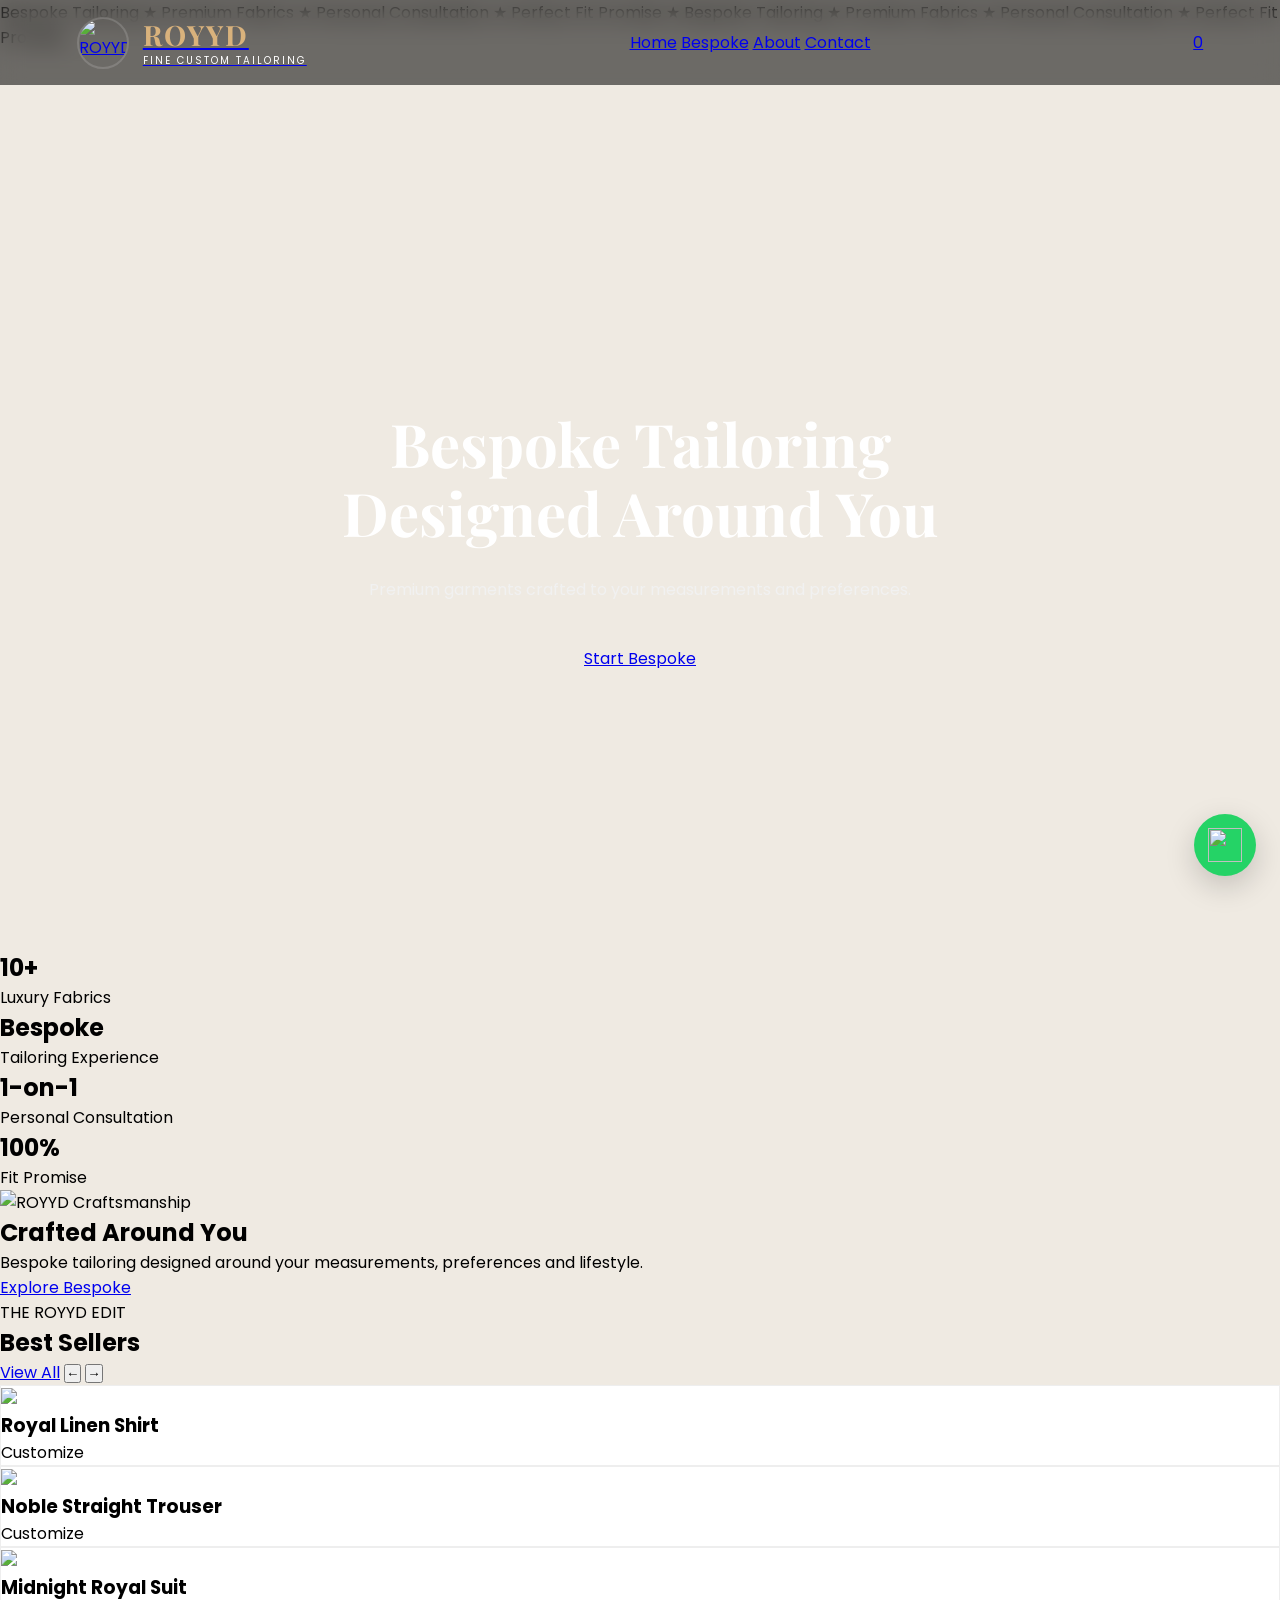
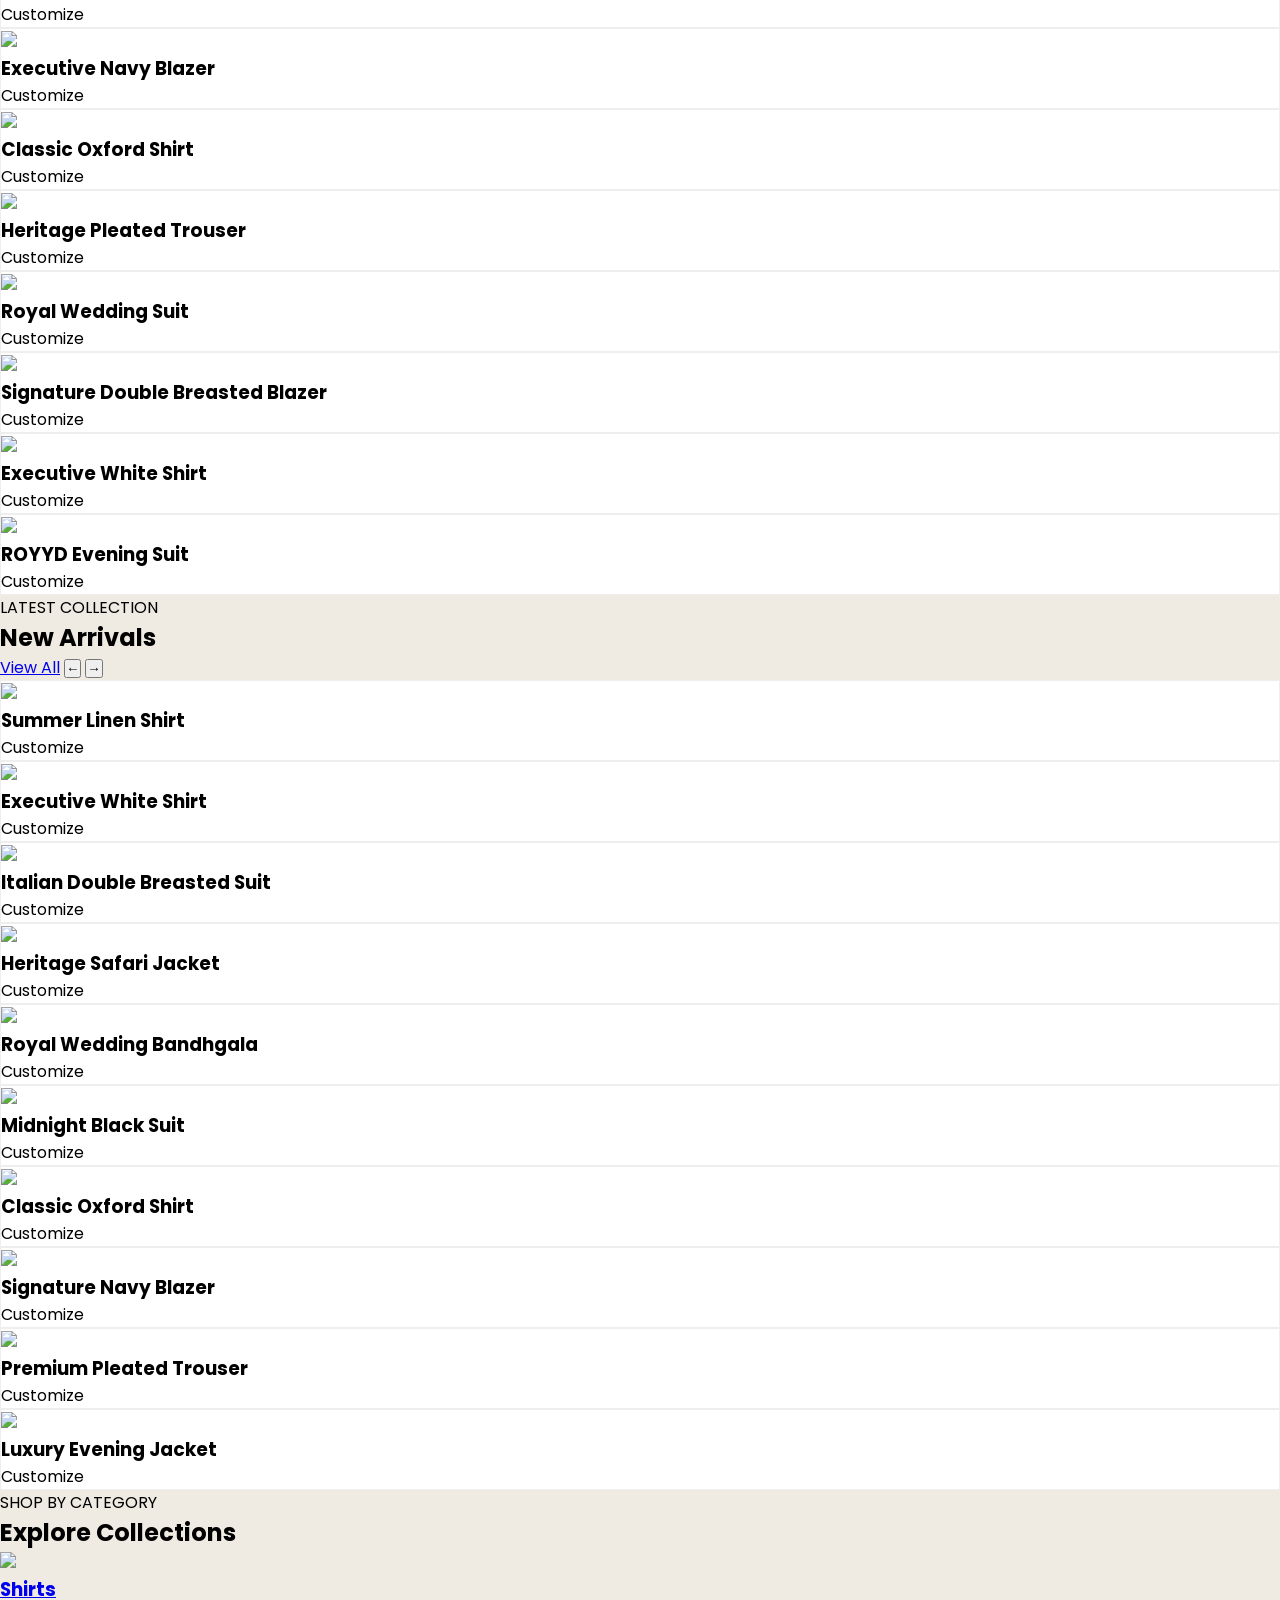
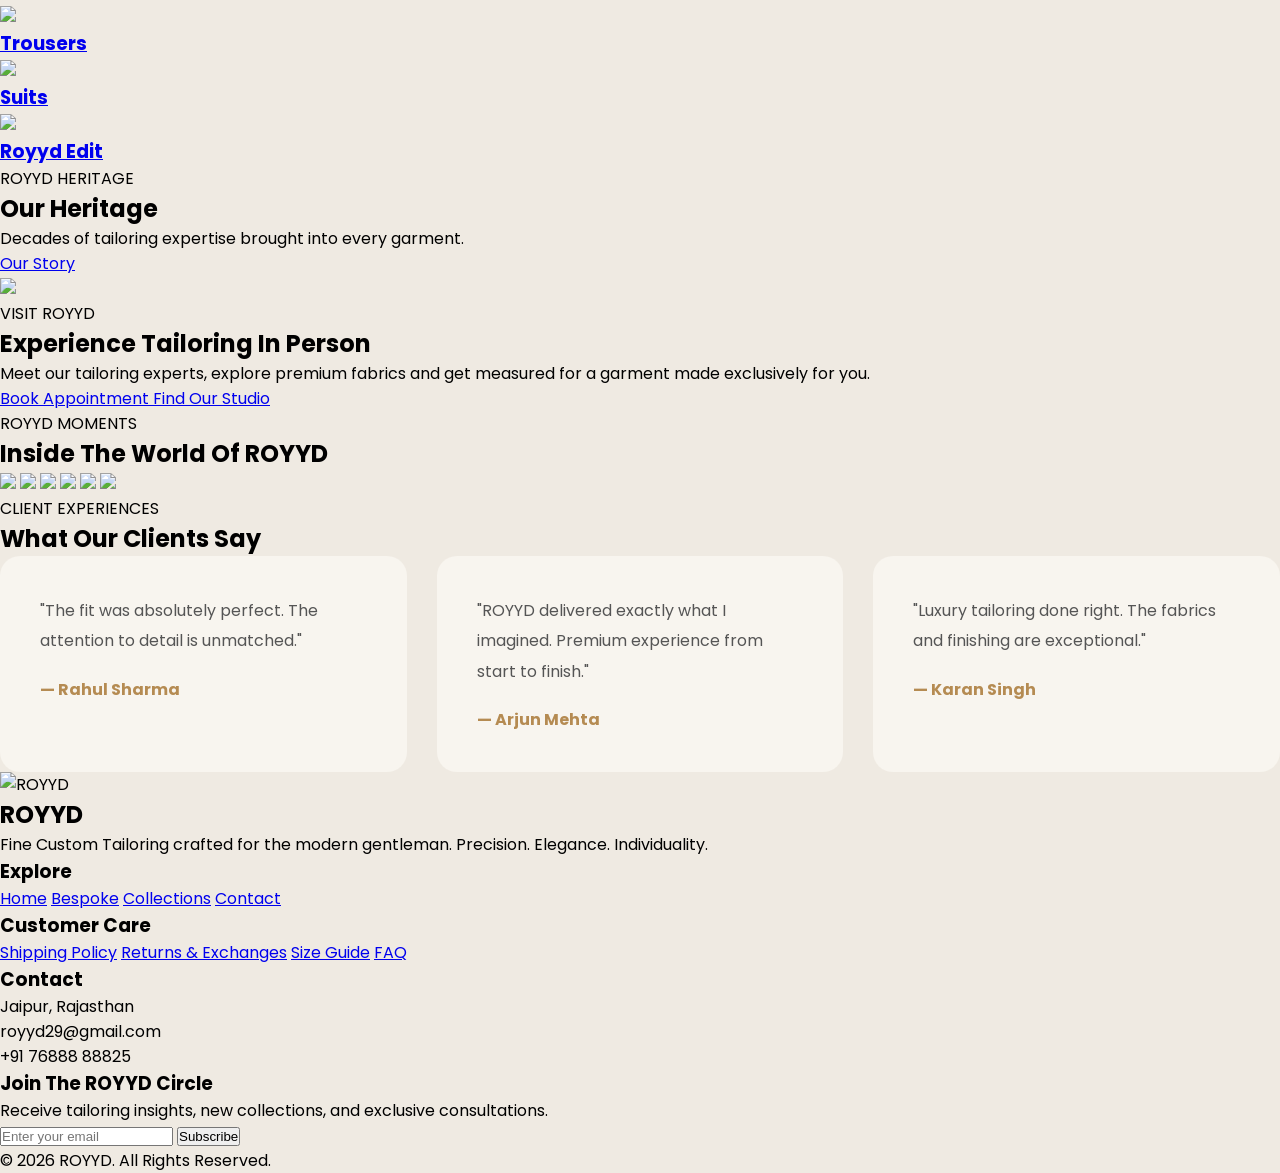
==== commit 7de862c3: "Add files via upload" ====
--- a/index.html
+++ b/index.html
@@ -8,493 +8,776 @@
 
     <title>ROYYD Tailoring</title>
 
-    <!-- GOOGLE FONTS -->
-
     <link rel="preconnect" href="https://fonts.googleapis.com">
+
     <link rel="preconnect" href="https://fonts.gstatic.com" crossorigin>
 
-    <link href="https://fonts.googleapis.com/css2?family=Playfair+Display:wght@500;600;700&family=Poppins:wght@300;400;500;600&display=swap" rel="stylesheet">
-
-    <!-- CSS -->
+    <link
+        href="https://fonts.googleapis.com/css2?family=Playfair+Display:wght@500;600;700&family=Poppins:wght@300;400;500;600&display=swap"
+        rel="stylesheet">
 
     <link rel="stylesheet" href="style.css">
+    <script src="https://unpkg.com/lucide@latest"></script>
+    
+
 
 </head>
 
 <body>
 
-    <!-- NAVBAR -->
+    <div class="announcement-bar">
+
+        <div class="announcement-track">
+
+            <span>Bespoke Tailoring</span>
+            <span>★</span>
+
+            <span>Premium Fabrics</span>
+            <span>★</span>
+
+            <span>Personal Consultation</span>
+            <span>★</span>
+
+            <span>Perfect Fit Promise</span>
+            <span>★</span>
+
+            <span>Bespoke Tailoring</span>
+            <span>★</span>
+
+            <span>Premium Fabrics</span>
+            <span>★</span>
+
+            <span>Personal Consultation</span>
+            <span>★</span>
+
+            <span>Perfect Fit Promise</span>
+
+        </div>
+
+    </div>
 
     <header class="navbar">
 
-    <div class="logo-wrapper">
-
-        <img src="https://i.postimg.cc/jjcxvp6f/IMG-20260511-154741.jpg" alt="ROYYD Logo">
-
-        <div class="logo-text">
+        <a href="index.html" class="logo-wrapper">
+
+            <img src="https://i.postimg.cc/jjcxvp6f/IMG-20260511-154741.jpg" alt="ROYYD Logo">
+
+            <div class="logo-text">
+
+                <h2>ROYYD</h2>
+
+                <span>FINE CUSTOM TAILORING</span>
+
+            </div>
+
+        </a>
+
+        <nav class="desktop-nav">
+
+            <a href="index.html">Home</a>
+
+            <a href="Bespoke.html">Bespoke</a>
+
+            <a href="about.html">About</a>
+
+            <a href="contact.html">Contact</a>
+
+        </nav>
+
+        <div class="header-actions">
+
+            <a href="account.html" class="header-icon">
+                <i data-lucide="user"></i>
+            </a>
+
+            <a href="cart.html" class="header-icon cart-btn">
+
+                <i data-lucide="shopping-bag"></i>
+
+                <span id="cartCountBadge">0</span>
+
+            </a>
+
+            <div class="menu-toggle" id="menu-toggle">
+                ☰
+            </div>
+
+        </div>
+
+    </header>
+    <section class="hero">
+
+        <div class="hero-overlay"></div>
+
+        <div class="hero-content">
+
+
+
+            <h1>
+
+                Bespoke Tailoring
+                Designed Around You
+
+            </h1>
+
+            <p class="hero-description">
+
+                Premium garments crafted to your
+                measurements and preferences.
+
+            </p>
+
+            <div class="hero-buttons">
+
+                <a href="Bespoke.html" class="hero-primary">
+
+                    Start Bespoke
+
+                </a>
+
+
+
+            </div>
+
+        </div>
+
+    </section>
+
+    <section class="trust-section">
+
+        <div class="trust-grid">
+
+            <div class="trust-item">
+
+                <h2>10+</h2>
+
+                <p>Luxury Fabrics</p>
+
+            </div>
+
+            <div class="trust-item">
+
+                <h2>Bespoke</h2>
+
+                <p>Tailoring Experience</p>
+
+            </div>
+
+            <div class="trust-item">
+
+                <h2>1-on-1</h2>
+
+                <p>Personal Consultation</p>
+
+            </div>
+
+            <div class="trust-item">
+
+                <h2>100%</h2>
+
+                <p>Fit Promise</p>
+
+            </div>
+
+        </div>
+
+    </section>
+
+    <section class="craft-banner">
+
+        <img src="https://i.postimg.cc/MTtxdXCw/IMG-20260603-WA0007.jpg" alt="ROYYD Craftsmanship">
+
+        <div class="craft-content">
+
+            <h2>
+                Crafted Around You
+            </h2>
+
+            <p>
+                Bespoke tailoring designed around your measurements, preferences and lifestyle.
+            </p>
+
+            <a href="Bespoke.html">
+                Explore Bespoke
+            </a>
+
+        </div>
+
+    </section>
+
+
+    <section class="best-sellers">
+
+
+
+        <div class="section-heading">
+
+            <div>
+                <span>THE ROYYD EDIT</span>
+                <h2>Best Sellers</h2>
+            </div>
+
+            <div class="slider-nav">
+                <a href="Bespoke.html">View All</a>
+
+                <button id="prevBtn">←</button>
+                <button id="nextBtn">→</button>
+            </div>
+
+        </div>
+
+        <div class="products-slider" id="productSlider">
+            <div class="product-card home-product" data-category="shirt" data-size-type="shirt"
+                data-title="Royal Linen Shirt" data-price="3490"
+                data-image="https://i.postimg.cc/8cgGjrfY/download-(9).jpg">
+                <img src="https://i.postimg.cc/8cgGjrfY/download-(9).jpg">
+                <h3>Royal Linen Shirt</h3>
+                
+                <span class="customize-link">
+                    Customize
+                </span>
+            </div>
+
+            <div class="product-card home-product" data-category="trouser" data-size-type="trouser"
+                data-title="Noble Straight Trouser" data-price="3990"
+                data-image="https://i.postimg.cc/7ZYvPHqh/IMG-20260505-WA0032.jpg">
+                <img src="https://i.postimg.cc/7ZYvPHqh/IMG-20260505-WA0032.jpg">
+                <h3>Noble Straight Trouser</h3>
+                
+                <span class="customize-link">
+                    Customize
+                </span>
+            </div>
+
+            <div class="product-card home-product" data-category="suit" data-size-type="full"
+                data-title="Midnight Royal Suit" data-price="8990"
+                data-image="https://i.postimg.cc/cLv1hbcd/Custom-White-Two-Piece-Suit-Formal-Wedding-Outfit-groom-outfit.jpg">
+                <img
+                    src="https://i.postimg.cc/cLv1hbcd/Custom-White-Two-Piece-Suit-Formal-Wedding-Outfit-groom-outfit.jpg">
+                <h3>Midnight Royal Suit</h3>
+                
+                <span class="customize-link">
+                    Customize
+                </span>
+            </div>
+
+            <div class="product-card home-product" data-category="royyd-edit" data-size-type="full"
+                data-title="Executive Navy Blazer" data-price="6990"
+                data-image="https://i.postimg.cc/0QY0S00t/Mens-navy-blue-pinstripe-double-breasted-blazer-with-white-pants-Custom-tailored-wedding-outfit.jpg">
+                <img
+                    src="https://i.postimg.cc/0QY0S00t/Mens-navy-blue-pinstripe-double-breasted-blazer-with-white-pants-Custom-tailored-wedding-outfit.jpg">
+                <h3>Executive Navy Blazer</h3>
+                
+                <span class="customize-link">
+                    Customize
+                </span>
+            </div>
+
+            <div class="product-card home-product" data-category="shirt" data-size-type="shirt"
+                data-title="Classic Oxford Shirt" data-price="3490"
+                data-image="https://i.postimg.cc/MT6KzFNb/27122e3da36503696a233fa60b56f887.jpg">
+                <img src="https://i.postimg.cc/MT6KzFNb/27122e3da36503696a233fa60b56f887.jpg">
+                <h3>Classic Oxford Shirt</h3>
+                
+                <span class="customize-link">
+                    Customize
+                </span>
+            </div>
+
+            <div class="product-card home-product" data-category="trouser" data-size-type="trouser"
+                data-title="Heritage Pleated Trouser" data-price="4290"
+                data-image="https://i.postimg.cc/G2Lhb5VX/b59354aa1292776a993eadd2628050d2.jpg">
+                <img src="https://i.postimg.cc/G2Lhb5VX/b59354aa1292776a993eadd2628050d2.jpg">
+                <h3>Heritage Pleated Trouser</h3>
+                
+                <span class="customize-link">
+                    Customize
+                </span>
+            </div>
+
+            <div class="product-card home-product" data-category="suit" data-size-type="full"
+                data-title="Royal Wedding Suit" data-price="12990"
+                data-image="https://i.postimg.cc/bJcRdBkR/Black-Color-Heavy-Embroidered-Suiting-Fabric-Jodhpuri-Suit-Ethnic-Bandhgala-for-Men-Etsy.jpg">
+                <img
+                    src="https://i.postimg.cc/bJcRdBkR/Black-Color-Heavy-Embroidered-Suiting-Fabric-Jodhpuri-Suit-Ethnic-Bandhgala-for-Men-Etsy.jpg">
+                <h3>Royal Wedding Suit</h3>
+                
+                <span class="customize-link">
+                    Customize
+                </span>
+            </div>
+
+            <div class="product-card home-product" data-category="royyd-edit" data-size-type="full"
+                data-title="Signature Double Breasted Blazer" data-price="7490"
+                data-image="https://i.postimg.cc/9MdY9YYn/blazer-jacket-Overcoat-Suit-for-Men-Formal-Suit-Classic-2-Piece-Charcoal-Black-Double-Breasted-Wool.jpg">
+                <img
+                    src="https://i.postimg.cc/9MdY9YYn/blazer-jacket-Overcoat-Suit-for-Men-Formal-Suit-Classic-2-Piece-Charcoal-Black-Double-Breasted-Wool.jpg">
+                <h3>Signature Double Breasted Blazer</h3>
+                
+                <span class="customize-link">
+                    Customize
+                </span>
+            </div>
+
+            <div class="product-card home-product" data-category="shirt" data-size-type="shirt"
+                data-title="Executive White Shirt" data-price="3490"
+                data-image="https://i.postimg.cc/m2JD7V1z/6314328953b1413ad7f4255b93e9e944.jpg">
+                <img src="https://i.postimg.cc/m2JD7V1z/6314328953b1413ad7f4255b93e9e944.jpg">
+                <h3>Executive White Shirt</h3>
+                
+                <span class="customize-link">
+                    Customize
+                </span>
+            </div>
+
+            <div class="product-card home-product" data-category="suit" data-size-type="full"
+                data-title="ROYYD Evening Suit" data-price="9990"
+                data-image="https://i.postimg.cc/g2xcsTK0/Mode-fur-Manner.jpg">
+                <img src="https://i.postimg.cc/g2xcsTK0/Mode-fur-Manner.jpg">
+                <h3>ROYYD Evening Suit</h3>
+                
+                <span class="customize-link">
+                    Customize
+                </span>
+            </div>
+
+        </div>
+
+
+
+    </section>
+
+    <section class="new-arrivals">
+
+        <div class="section-heading">
+
+            <div>
+                <span>LATEST COLLECTION</span>
+                <h2>New Arrivals</h2>
+            </div>
+
+            <div class="slider-nav">
+                <a href="Bespoke.html">View All</a>
+                <button id="newPrevBtn">←</button>
+                <button id="newNextBtn">→</button>
+            </div>
+
+        </div>
+
+        <div class="products-slider" id="newArrivalSlider">
+
+            <div class="product-card home-product" data-category="shirt" data-size-type="shirt"
+                data-title="Summer Linen Shirt" data-price="3490"
+                data-image="https://i.postimg.cc/7LTvz8J1/77c80727994ef4567d36898f7f3b2c0b.jpg">
+                <img src="https://i.postimg.cc/7LTvz8J1/77c80727994ef4567d36898f7f3b2c0b.jpg">
+                <h3>Summer Linen Shirt</h3>
+                
+                <span class="customize-link">
+                    Customize
+                </span>
+            </div>
+
+            <div class="product-card home-product" data-category="shirt" data-size-type="shirt"
+                data-title="Executive White Shirt" data-price="3490"
+                data-image="https://i.postimg.cc/hG7FmWQ7/5713554e5f26e1d286810da1fae39f64.jpg">
+                <img src="https://i.postimg.cc/hG7FmWQ7/5713554e5f26e1d286810da1fae39f64.jpg">
+                <h3>Executive White Shirt</h3>
+                
+                <span class="customize-link">
+                    Customize
+                </span>
+            </div>
+
+            <div class="product-card home-product" data-category="suit" data-size-type="full"
+                data-title="Italian Double Breasted Suit" data-price="10990"
+                data-image="https://i.postimg.cc/8z7k40b1/Luxury-Tweed-Double-Breasted-Suit-Slim-Fit-Elegant-Formal-Wear.jpg">
+                <img
+                    src="https://i.postimg.cc/8z7k40b1/Luxury-Tweed-Double-Breasted-Suit-Slim-Fit-Elegant-Formal-Wear.jpg">
+                <h3>Italian Double Breasted Suit</h3>
+                
+                <span class="customize-link">
+                    Customize
+                </span>
+            </div>
+
+            <div class="product-card home-product" data-category="royyd-edit" data-size-type="full"
+                data-title="Heritage Safari Jacket" data-price="7490"
+                data-image="https://i.postimg.cc/YSmcFKLY/5d3f73c536db19358043b0985c7e3494.jpg">
+                <img src="https://i.postimg.cc/YSmcFKLY/5d3f73c536db19358043b0985c7e3494.jpg">
+                <h3>Heritage Safari Jacket</h3>
+                
+                <span class="customize-link">
+                    Customize
+                </span>
+            </div>
+
+            <div class="product-card home-product" data-category="suit" data-size-type="full"
+                data-title="Royal Wedding Bandhgala" data-price="12990"
+                data-image="https://i.postimg.cc/XvyM5SBw/8c6e6e9d01806fc283019739e5d0129b.jpg">
+                <img src="https://i.postimg.cc/XvyM5SBw/8c6e6e9d01806fc283019739e5d0129b.jpg">
+                <h3>Royal Wedding Bandhgala</h3>
+                
+                <span class="customize-link">
+                    Customize
+                </span>
+            </div>
+
+            <div class="product-card home-product" data-category="suit" data-size-type="full"
+                data-title="Midnight Black Suit" data-price="9990"
+                data-image="https://i.postimg.cc/mrFx9f1V/6fbe9adcae93bc203bcb0dc6a5fa79de.jpg">
+                <img src="https://i.postimg.cc/mrFx9f1V/6fbe9adcae93bc203bcb0dc6a5fa79de.jpg">
+                <h3>Midnight Black Suit</h3>
+                
+                <span class="customize-link">
+                    Customize
+                </span>
+            </div>
+
+            <div class="product-card home-product" data-category="shirt" data-size-type="shirt"
+                data-title="Classic Oxford Shirt" data-price="3490"
+                data-image="https://i.postimg.cc/W4JRZLqY/4d703c0ffa139481e12e379f0d14d213.jpg">
+                <img src="https://i.postimg.cc/W4JRZLqY/4d703c0ffa139481e12e379f0d14d213.jpg">
+                <h3>Classic Oxford Shirt</h3>
+                
+                <span class="customize-link">
+                    Customize
+                </span>
+            </div>
+
+            <div class="product-card home-product" data-category="royyd-edit" data-size-type="full"
+                data-title="Signature Navy Blazer" data-price="7990"
+                data-image="https://i.postimg.cc/43hCckHq/b19546c3a348365051c80978ba2bb66f.jpg">
+                <img src="https://i.postimg.cc/43hCckHq/b19546c3a348365051c80978ba2bb66f.jpg">
+                <h3>Signature Navy Blazer</h3>
+                
+                <span class="customize-link">
+                    Customize
+                </span>
+            </div>
+
+            <div class="product-card home-product" data-category="trouser" data-size-type="trouser"
+                data-title="Premium Pleated Trouser" data-price="3990"
+                data-image="https://i.postimg.cc/t4C0Rq9Y/IMG-20260505-WA0031.jpg">
+                <img src="https://i.postimg.cc/t4C0Rq9Y/IMG-20260505-WA0031.jpg">
+                <h3>Premium Pleated Trouser</h3>
+                
+                <span class="customize-link">
+                    Customize
+                </span>
+            </div>
+
+            <div class="product-card home-product" data-category="royyd-edit" data-size-type="full"
+                data-title="Luxury Evening Jacket" data-price="8490"
+                data-image="https://i.postimg.cc/tgV06QnM/55cd904c2b935d2af3180755948caa18.jpg">
+                <img src="https://i.postimg.cc/tgV06QnM/55cd904c2b935d2af3180755948caa18.jpg">
+                <h3>Luxury Evening Jacket</h3>
+                
+                <span class="customize-link">
+                    Customize
+                </span>
+            </div>
+
+        </div>
+
+    </section>
+
+    <section class="categories-section">
+
+        <div class="section-heading-center">
+            <span>SHOP BY CATEGORY</span>
+            <h2>Explore Collections</h2>
+        </div>
+
+        <div class="category-grid">
+
+            <a href="Bespoke.html#shirts" class="category-card">
+                <img src="https://i.postimg.cc/W4JRZLqY/4d703c0ffa139481e12e379f0d14d213.jpg">
+                <div class="category-overlay">
+                    <h3>Shirts</h3>
+                </div>
+            </a>
+
+            <a href="Bespoke.html#trousers" class="category-card">
+                <img src="https://i.postimg.cc/cHHF3fzC/151ce84c46826886dd8430c9a977cfb9.jpg">
+                <div class="category-overlay">
+                    <h3>Trousers</h3>
+                </div>
+            </a>
+
+            <a href="Bespoke.html#suits" class="category-card">
+                <img src="https://i.postimg.cc/g2xcsTK0/Mode-fur-Manner.jpg">
+                <div class="category-overlay">
+                    <h3>Suits</h3>
+                </div>
+            </a>
+
+            <a href="Bespoke.html#royydedit" class="category-card">
+                <img
+                    src="https://i.postimg.cc/9MdY9YYn/blazer-jacket-Overcoat-Suit-for-Men-Formal-Suit-Classic-2-Piece-Charcoal-Black-Double-Breasted-Wool.jpg">
+                <div class="category-overlay">
+                    <h3>Royyd Edit</h3>
+                </div>
+            </a>
+
+        </div>
+
+    </section>
+
+    <section class="heritage-banner">
+
+        <div class="heritage-overlay"></div>
+
+        <div class="heritage-content">
+
+            <span>ROYYD HERITAGE</span>
+
+            <h2>Our Heritage</h2>
+
+            <p>
+                Decades of tailoring expertise brought into every garment.
+            </p>
+
+            <a href="about.html">
+                Our Story
+            </a>
+
+        </div>
+
+    </section>
+
+    <section class="studio-section">
+
+        <div class="studio-image">
+            <img src="https://i.postimg.cc/pdRVfWjd/IMG-20260511-155703.jpg">
+        </div>
+
+        <div class="studio-content">
+
+            <span>VISIT ROYYD</span>
+
+            <h2>Experience Tailoring In Person</h2>
+
+            <p>
+                Meet our tailoring experts, explore premium fabrics and get measured for a garment made exclusively for
+                you.
+            </p>
+
+            <div class="studio-buttons">
+
+                <a href="contact.html" class="studio-primary">
+                    Book Appointment
+                </a>
+
+                <a href="contact.html" class="studio-secondary">
+                    Find Our Studio
+                </a>
+
+            </div>
+
+        </div>
+
+    </section>
+
+    <section class="gallery-section">
+
+        <div class="section-heading-center">
+
+            <span>ROYYD MOMENTS</span>
+
+            <h2>Inside The World Of ROYYD</h2>
+
+        </div>
+
+        <div class="gallery-grid">
+
+            <img src="https://i.postimg.cc/76G8rCk5/43f9c3a7edce090062599477b7d725c3.jpg">
+            <img src="https://i.postimg.cc/dV6K2P6q/3b53924db2446580d31f91b389d9bdb2.jpg">
+            <img src="https://i.postimg.cc/g2sPVFDC/ca0e5df63b3dc966cf91c0da8fb676c3.jpg">
+            <img src="https://i.postimg.cc/x15SvDRW/91c8be68aa5586fd5f281307e4011c10.jpg">
+            <img src="https://i.postimg.cc/BnpGT9pW/62f8261d2b79421c4bc885dd0a307fec.jpg">
+            <img src="https://i.postimg.cc/9Qbjd5bc/14d0a1df25b0e8f4d6c0b74c7e105fef.jpg">
+
+        </div>
+
+    </section>
+
+    <section class="testimonials">
+
+        <div class="section-heading-center">
+
+            <span>CLIENT EXPERIENCES</span>
+
+            <h2>What Our Clients Say</h2>
+
+        </div>
+
+        <div class="testimonial-grid">
+
+            <div class="testimonial-card">
+
+                <p>
+                    "The fit was absolutely perfect. The attention to detail is unmatched."
+                </p>
+
+                <h4>— Rahul Sharma</h4>
+
+            </div>
+
+            <div class="testimonial-card">
+
+                <p>
+                    "ROYYD delivered exactly what I imagined. Premium experience from start to finish."
+                </p>
+
+                <h4>— Arjun Mehta</h4>
+
+            </div>
+
+            <div class="testimonial-card">
+
+                <p>
+                    "Luxury tailoring done right. The fabrics and finishing are exceptional."
+                </p>
+
+                <h4>— Karan Singh</h4>
+
+            </div>
+
+        </div>
+
+    </section>
+
+
+    <footer class="royyd-footer">
+
+    <div class="footer-top">
+
+        <div class="footer-brand">
+
+            <img src="https://i.postimg.cc/jjcxvp6f/IMG-20260511-154741.jpg" alt="ROYYD">
 
             <h2>ROYYD</h2>
 
-            <span>
-                FINE CUSTOM TAILORING
-            </span>
+            <p>
+                Fine Custom Tailoring crafted for the modern gentleman.
+                Precision. Elegance. Individuality.
+            </p>
+
+        </div>
+
+        <div class="footer-column">
+
+            <h3>Explore</h3>
+
+            <a href="index.html">Home</a>
+            <a href="Bespoke.html">Bespoke</a>
+            <a href="Bespoke.html">Collections</a>
+            <a href="contact.html">Contact</a>
+
+        </div>
+
+        <div class="footer-column">
+
+            <h3>Customer Care</h3>
+
+            <a href="#">Shipping Policy</a>
+            <a href="#">Returns & Exchanges</a>
+            <a href="#">Size Guide</a>
+            <a href="#">FAQ</a>
+
+        </div>
+
+        <div class="footer-column">
+
+            <h3>Contact</h3>
+
+            <p>Jaipur, Rajasthan</p>
+
+            <p>royyd29@gmail.com</p>
+
+            <p>+91 76888 88825</p>
+
 
         </div>
 
     </div>
 
-    <div class="menu-toggle" id="menu-toggle">
-        ☰
+    <div class="footer-newsletter">
+
+        <h3>Join The ROYYD Circle</h3>
+
+        <p>
+            Receive tailoring insights, new collections,
+            and exclusive consultations.
+        </p>
+
+        <div class="newsletter-box">
+
+            <input type="email"
+                   placeholder="Enter your email">
+
+            <button>Subscribe</button>
+
+        </div>
+
     </div>
 
-    <nav id="nav-menu">
-
-        <ul class="nav-links">
-
-<li>
-<a href="index.html">
-Home
-</a>
-</li>
-
-<li>
-<a href="Bespoke.html">
-Bespoke
-</a>
-</li>
-
-<li>
-<a href="about.html">
-About
-</a>
-</li>
-
-<li>
-<a href="contact.html">
-Contact
-</a>
-</li>
-
-<li>
-<a href="login.html"
-id="accountNavLink">
-
-Login
-
-</a>
-</li>
-
-<li>
-<a href="cart.html"
-id="cartNavCount">
-
-Cart
-
-</a>
-</li>
-
-</ul>
-
-    </nav>
-
-</header>
-
-    <!-- HERO SECTION -->
-
-    <section class="hero">
-
-        <div class="overlay"></div>
-
-        <div class="hero-content">
-
-            <p class="tagline">
-                EXPERIENCE THE ART OF FINE TAILORING
-            </p>
-
-            <h1>
-                Crafted For <span>Perfect Fit</span> & Timeless Elegance
-            </h1>
-
-            <p class="hero-description">
-
-                Premium custom tailoring for men with luxurious fabrics,
-                precision craftsmanship, and a fit designed exclusively for you.
-
-            </p>
-
-            <div class="hero-buttons">
-
-                <a href="Bespoke.html" class="primary-btn">
-                   Start Bespoke
-                </a>
-
-                <button class="secondary-btn">
-                    Explore Collection
-                </button>
-
-            </div>
-
-        </div>
-
-    </section>
-             
-
-    <!-- MEASUREMENT STEPS -->
-
-<section class="steps-section">
-
-    <div class="section-title">
-
-        <p>BESPOKE PROCESS</p>
-
-        <h2>
-            Crafted Around Your Measurements
-        </h2>
+    <div class="footer-bottom">
+
+        <p>
+            © 2026 ROYYD. All Rights Reserved.
+        </p>
 
     </div>
 
-    <div class="steps-grid">
-
-        <div class="step-card">
-
-            <div class="step-number">01</div>
-
-            <h3>Choose Your Fabric</h3>
-
-            <p>
-                Explore luxurious fabrics carefully selected for comfort and elegance.
-            </p>
-
-        </div>
-
-        <div class="step-card">
-
-            <div class="step-number">02</div>
-
-            <h3>Submit Measurements</h3>
-
-            <p>
-                Personalize every detail with your perfect fit and styling preferences.
-            </p>
-
-        </div>
-
-        <div class="step-card">
-
-            <div class="step-number">03</div>
-
-            <h3>Tailored To Perfection</h3>
-
-            <p>
-                Expert craftsmen create a refined garment designed exclusively for you.
-            </p>
-
-        </div>
-
-    </div>
-
-</section>
-    <!-- FABRIC SECTION -->
-
-<section class="fabric-section">
-
-    <div class="section-title">
-
-        <p>PREMIUM COLLECTION</p>
-
-        <h2>
-            Handpicked Luxury Fabrics
-        </h2>
-
-    </div>
-
-    <div class="fabric-grid">
-
-        <div class="fabric-card">
-
-            <img src="https://i.postimg.cc/8z7k40b1/Luxury-Tweed-Double-Breasted-Suit-Slim-Fit-Elegant-Formal-Wear.jpg" alt="Fabric">
-
-            <div class="fabric-content">
-
-                <h3>Italian Cotton</h3>
-
-                <p>
-                    Soft luxury fabric tailored for timeless elegance.
-                </p>
-
-            </div>
-
-        </div>
-
-        <div class="fabric-card">
-
-            <img src="https://i.postimg.cc/g2xcsTK0/Mode-fur-Manner.jpg" alt="Fabric">
-
-            <div class="fabric-content">
-
-                <h3>Premium Linen</h3>
-
-                <p>
-                    Breathable handcrafted linen for refined comfort.
-                </p>
-
-            </div>
-
-        </div>
-
-        <div class="fabric-card">
-
-            <img src="https://i.postimg.cc/rwDyjP9w/Distinguished-menswear.jpg" alt="Fabric">
-
-            <div class="fabric-content">
-
-                <h3>Royal Blends</h3>
-
-                <p>
-                    Rich textures inspired by modern royal tailoring.
-                </p>
-
-            </div>
-
-        </div>
-
-    </div>
-
-</section>
-
-
-<!-- CUSTOMIZATION SECTION -->
-
-<section class="custom-section">
-
-    <div class="section-title">
-
-        <p>TAILOR YOUR STYLE</p>
-
-        <h2>
-            Customize Your Perfect Outfit
-        </h2>
-
-    </div>
-
-    <div class="custom-grid">
-
-        <!-- LEFT -->
-
-        <div class="custom-options">
-
-            <div class="option-box">
-
-                <h3>Select Fit</h3>
-
-                <div class="option-buttons">
-
-                    <button>Slim Fit</button>
-                    <button>Regular</button>
-                    <button>Relaxed</button>
-
-                </div>
-
-            </div>
-
-            <div class="option-box">
-
-                <h3>Select Collar</h3>
-
-                <div class="option-buttons">
-
-                    <button>Mandarin</button>
-                    <button>Spread</button>
-                    <button>Classic</button>
-
-                </div>
-
-            </div>
-
-            <div class="option-box">
-
-                <h3>Select Sleeve</h3>
-
-                <div class="option-buttons">
-
-                    <button>Half Sleeve</button>
-                    <button>Full Sleeve</button>
-
-                </div>
-
-            </div>
-
-            <div class="measurement-box">
-
-                <h3>Your Measurements</h3>
-
-                <input type="text" placeholder="Chest Size">
-                <input type="text" placeholder="Shoulder Size">
-                <input type="text" placeholder="Waist Size">
-                <input type="text" placeholder="Sleeve Length">
-
-            </div>
-
-        </div>
-
-        <!-- RIGHT -->
-
-        <div class="preview-card">
-
-            <img src="https://i.postimg.cc/NMPsTZmS/IMG-20260511-164905.jpg" alt="Custom Tailoring">
-
-            <div class="preview-content">
-
-                <h3>Luxury Tailoring Experience</h3>
-
-                <p>
-                    Every outfit is handcrafted with precision,
-                    elegance, and your perfect fit in mind.
-                </p>
-
-                <button class="primary-btn">
-                    Book Consultation
-                </button>
-
-            </div>
-
-        </div>
-
-    </div>
-
-</section>
-
-<!-- WHY CHOOSE US -->
-
-<section class="why-section">
-
-    <div class="section-title">
-
-        <p>WHY ROYYD</p>
-
-        <h2>
-            Tailoring Crafted With Excellence
-        </h2>
-
-    </div>
-
-    <div class="why-grid">
-
-        <div class="why-card">
-
-            <h3>Premium Fabrics</h3>
-
-            <p>
-                Carefully sourced luxury fabrics for unmatched elegance and comfort.
-            </p>
-
-        </div>
-
-        <div class="why-card">
-
-            <h3>Perfect Measurements</h3>
-
-            <p>
-                Every outfit is tailored precisely for your body and personal style.
-            </p>
-
-        </div>
-
-        <div class="why-card">
-
-            <h3>Handcrafted Finish</h3>
-
-            <p>
-                Expert craftsmanship inspired by timeless royal tailoring traditions.
-            </p>
-
-        </div>
-
-    </div>
-
-</section>
-
-<!-- TESTIMONIALS -->
-
-<section class="testimonial-section">
-
-    <div class="section-title">
-
-        <p>CLIENT EXPERIENCE</p>
-
-        <h2>
-            What Our Clients Say
-        </h2>
-
-    </div>
-
-    <div class="testimonial-grid">
-
-        <div class="testimonial-card">
-
-            <p>
-                “Absolutely loved the tailoring quality and premium fitting experience.”
-            </p>
-
-            <h4>- Rajveer Singh</h4>
-
-        </div>
-
-        <div class="testimonial-card">
-
-            <p>
-                “The craftsmanship and luxury finishing exceeded all expectations.”
-            </p>
-
-            <h4>- Harshit Mehta</h4>
-
-        </div>
-
-        <div class="testimonial-card">
-
-            <p>
-                “ROYYD perfectly blends modern elegance with royal tailoring.”
-            </p>
-
-            <h4>- Aman Rathore</h4>
-
-        </div>
-
-    </div>
-
-</section>
-
-<!-- FOOTER -->
-
-<footer class="footer">
-
-    <h2>ROYYD</h2>
-
-    <p>
-        Fine Custom Tailoring For Modern Gentlemen.
-    </p>
-
-    <div class="footer-links">
-
-        <a href="#">Instagram</a>
-        <a href="#">Contact</a>
-        <a href="#">Collections</a>
-
-    </div>
-
 </footer>
-<a href="https://wa.me/917688888825"
-class="whatsapp-float"
-target="_blank">
-
-<img src="https://cdn-icons-png.flaticon.com/512/733/733585.png"
-alt="WhatsApp">
-
-</a>
-    <!-- JS -->
+    <script>
+        const slider = document.getElementById("productSlider");
+
+        document.getElementById("nextBtn").onclick = () => {
+            slider.scrollBy({
+                left: 600,
+                behavior: "smooth"
+            });
+        };
+
+        document.getElementById("prevBtn").onclick = () => {
+            slider.scrollBy({
+                left: -600,
+                behavior: "smooth"
+            });
+        };
+    </script>
+
+    <script>
+        const newSlider = document.getElementById("newArrivalSlider");
+
+        document.getElementById("newNextBtn").onclick = () => {
+            newSlider.scrollBy({
+                left: 600,
+                behavior: "smooth"
+            });
+        };
+
+        document.getElementById("newPrevBtn").onclick = () => {
+            newSlider.scrollBy({
+                left: -600,
+                behavior: "smooth"
+            });
+        };
+    </script>
 
     <script src="script.js"></script>
 
+    <a href="https://wa.me/917688888825" class="whatsapp-float">
+
+        <img src="https://cdn-icons-png.flaticon.com/512/733/733585.png">
+
+    </a>
+
+    <script>
+lucide.createIcons();
+</script>
 </body>
 
 </html>
--- a/style.css
+++ b/style.css
@@ -2489,6 +2489,36 @@
 margin-bottom:15px;
 }
 
+.bespoke-badge{
+
+display:inline-flex;
+
+align-items:center;
+
+justify-content:center;
+
+padding:8px 16px;
+
+background:#111;
+
+color:#d4af37;
+
+border-radius:40px;
+
+font-size:11px;
+
+letter-spacing:1.5px;
+
+text-transform:uppercase;
+
+width:fit-content;
+
+margin-bottom:18px;
+
+border:1px solid rgba(212,175,55,0.25);
+
+}
+
 .cart-price{
 font-size:18px;
 font-weight:500;
@@ -2648,6 +2678,56 @@
 font-family: 'Poppins', sans-serif;
 
 line-height: 1.5;
+
+}
+
+.custom-row{
+
+display:flex;
+
+justify-content:space-between;
+
+align-items:center;
+
+padding:10px 0;
+
+border-bottom:1px solid rgba(0,0,0,0.06);
+
+gap:20px;
+
+}
+
+.custom-row:last-child{
+
+border-bottom:none;
+
+}
+
+.custom-row span{
+
+font-size:12px;
+
+letter-spacing:1px;
+
+text-transform:uppercase;
+
+color:#888;
+
+font-family:'Poppins', sans-serif;
+
+}
+
+.custom-row p{
+
+font-size:13px;
+
+color:#111;
+
+font-weight:500;
+
+text-align:right;
+
+margin:0;
 
 }
 
@@ -4242,9 +4322,15 @@
 
 justify-content:space-between;
 
+gap:16px;
+
 padding-bottom:12px;
 
 border-bottom:1px solid #eee;
+
+flex-wrap:wrap;
+
+word-break:break-word;
 
 }
 
@@ -4437,4 +4523,28 @@
 
 }
 
+}
+
+@media(max-width:768px){
+
+.saved-size-card p{
+
+flex-direction:column;
+
+align-items:flex-start;
+
+gap:6px;
+
+}
+
+.saved-size-card span{
+
+width:100%;
+
+word-break:break-word;
+
+font-size:16px;
+
+}
+
 }
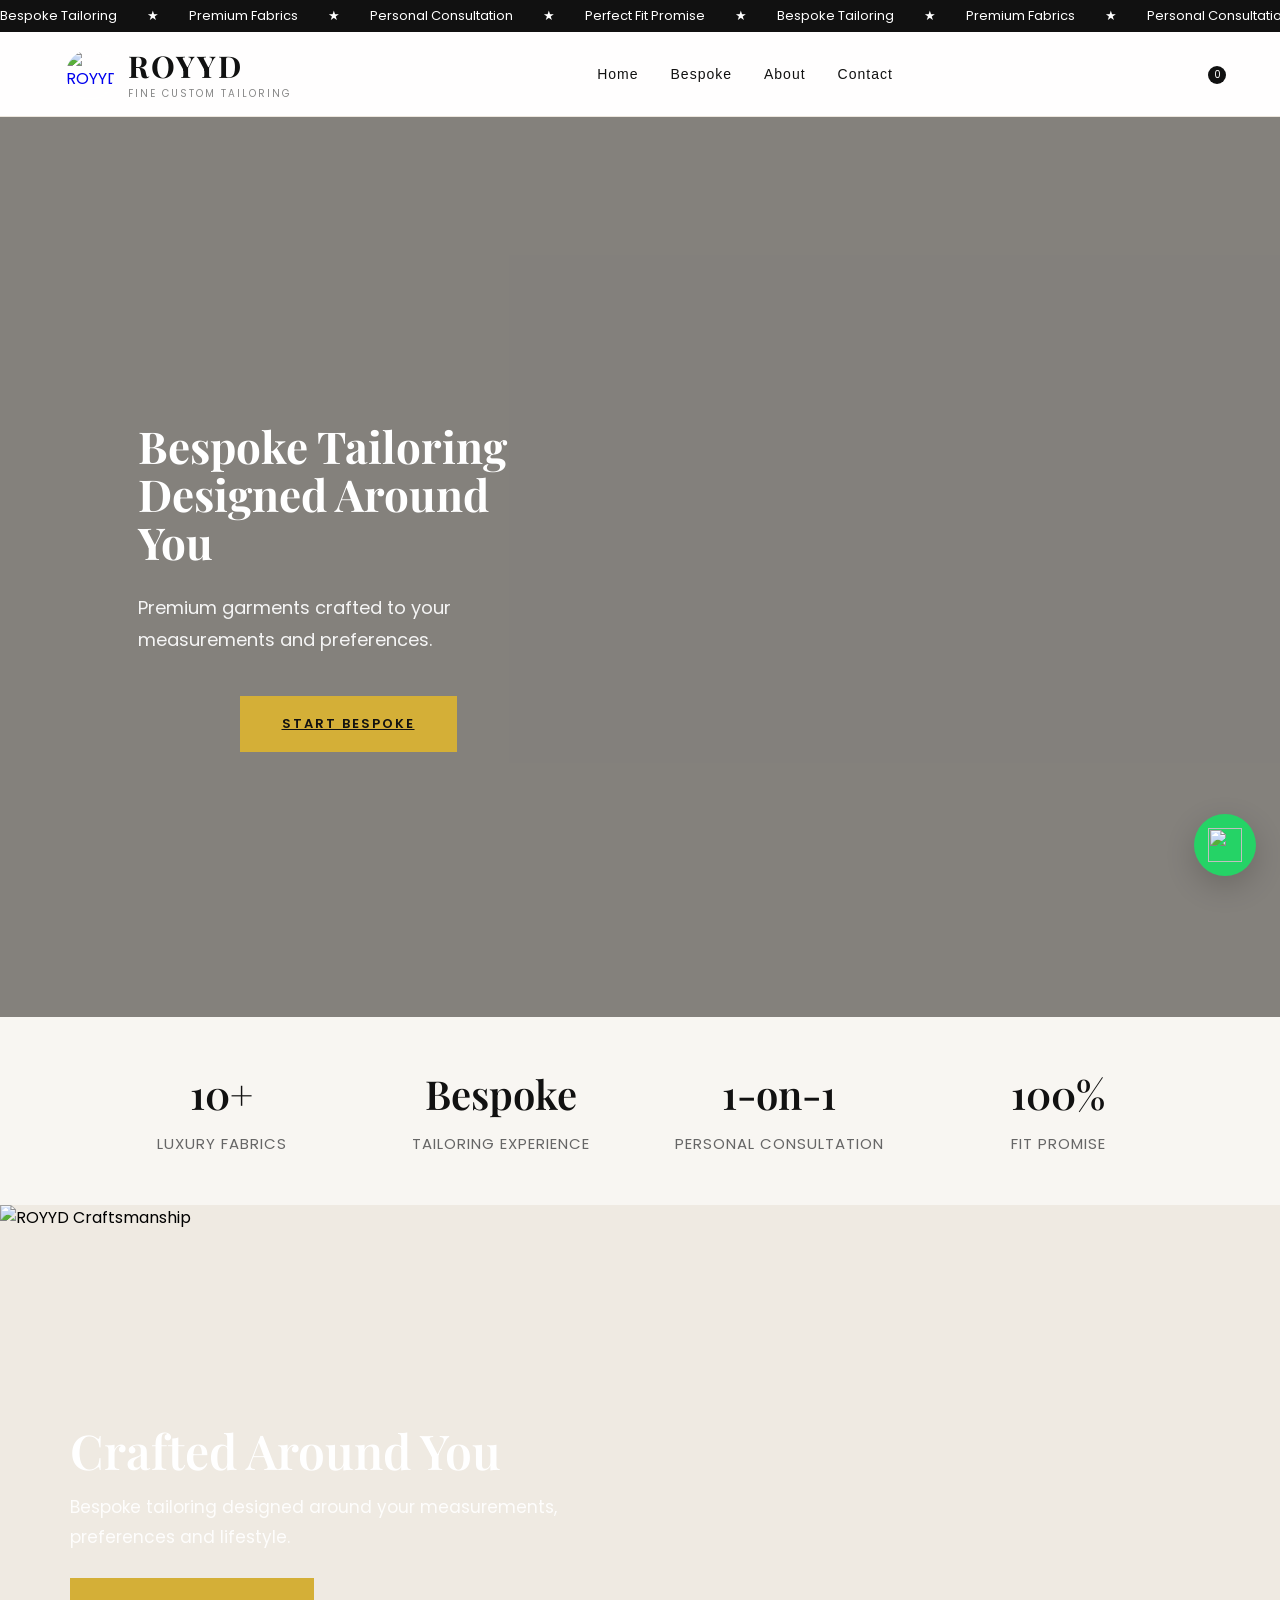
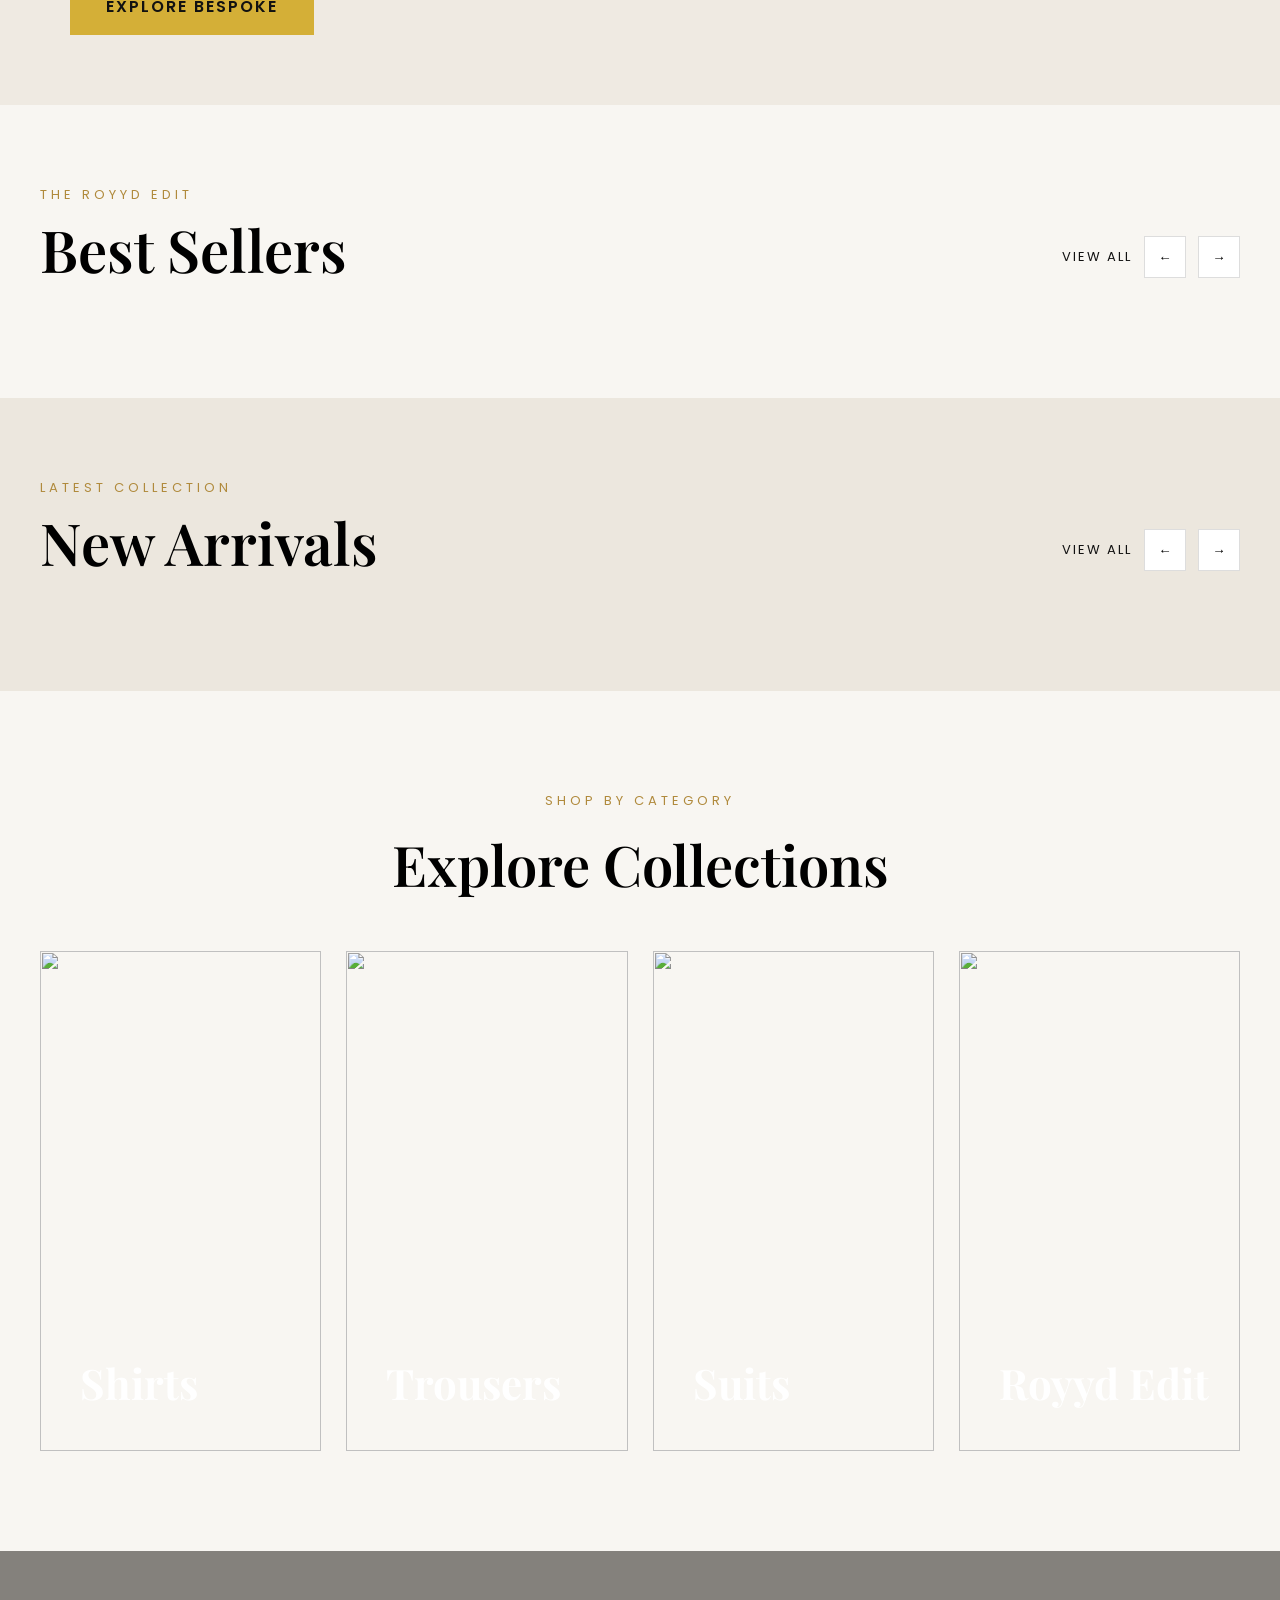
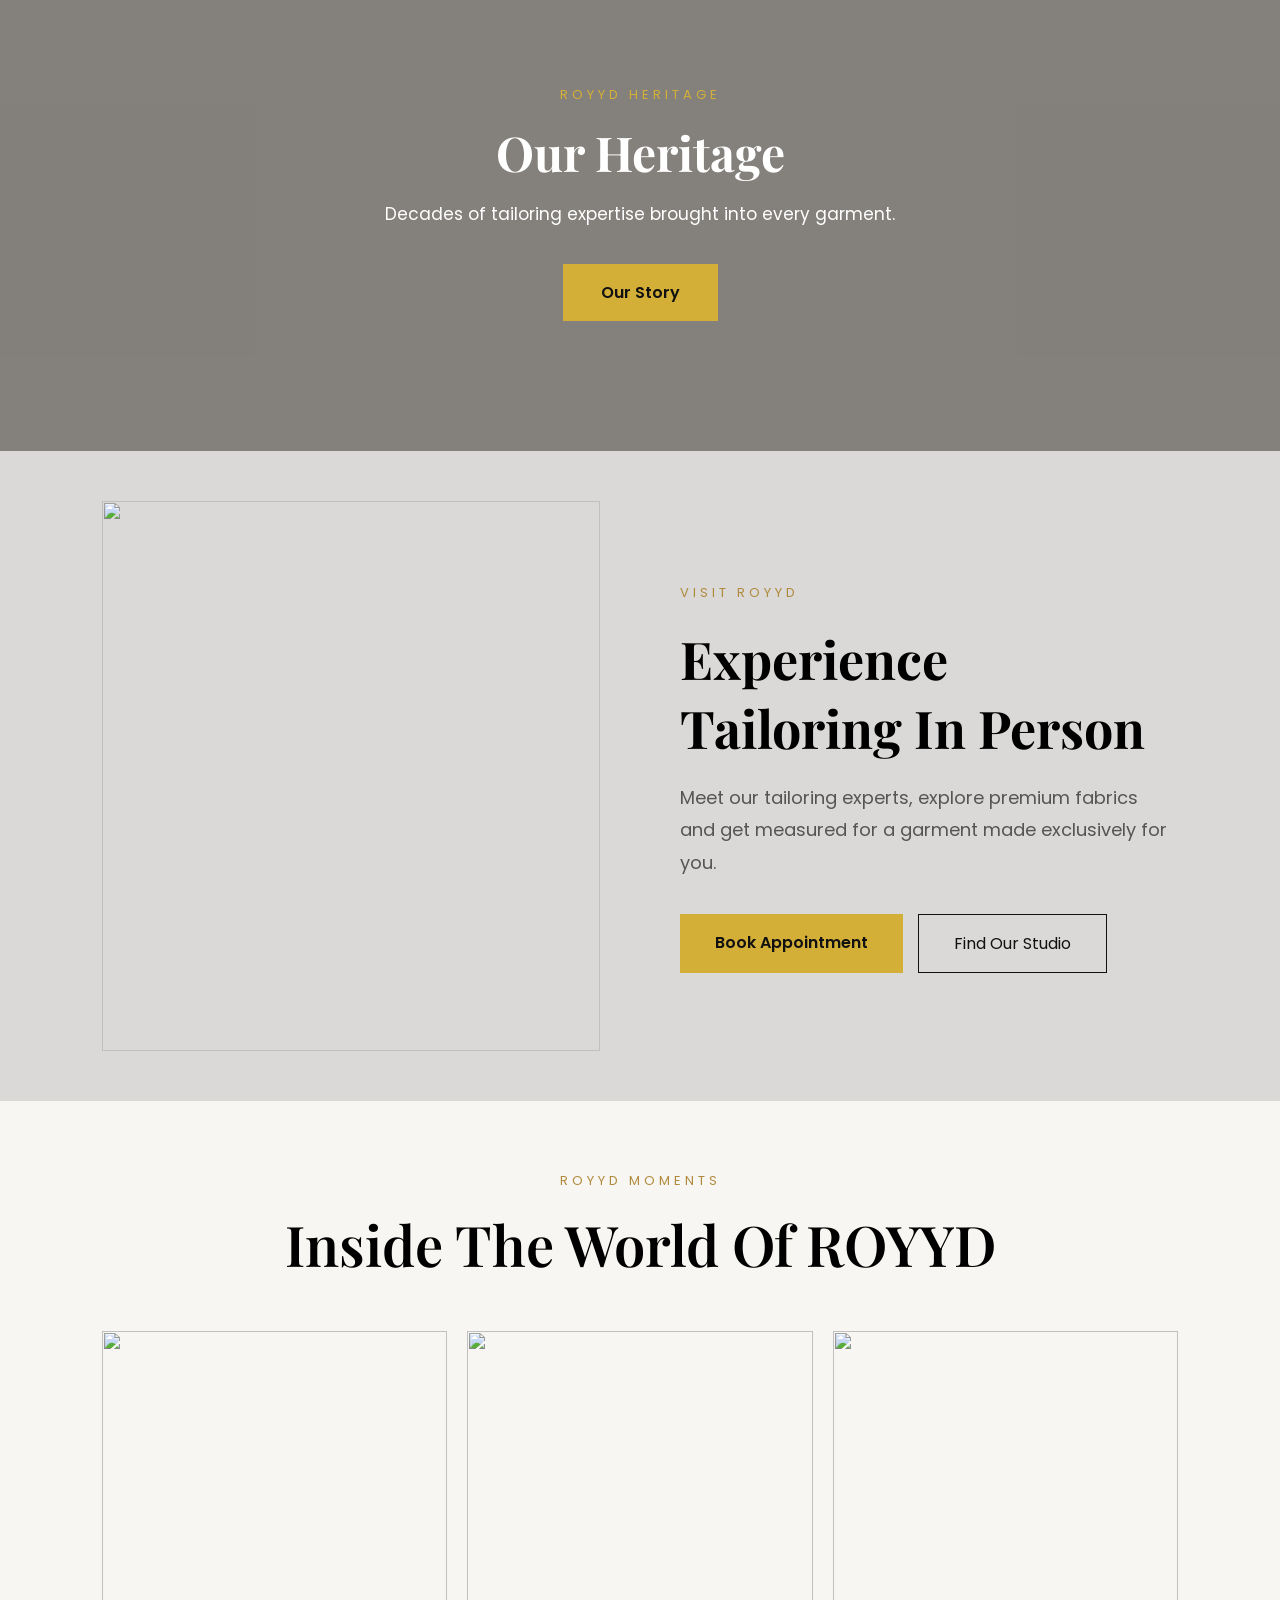
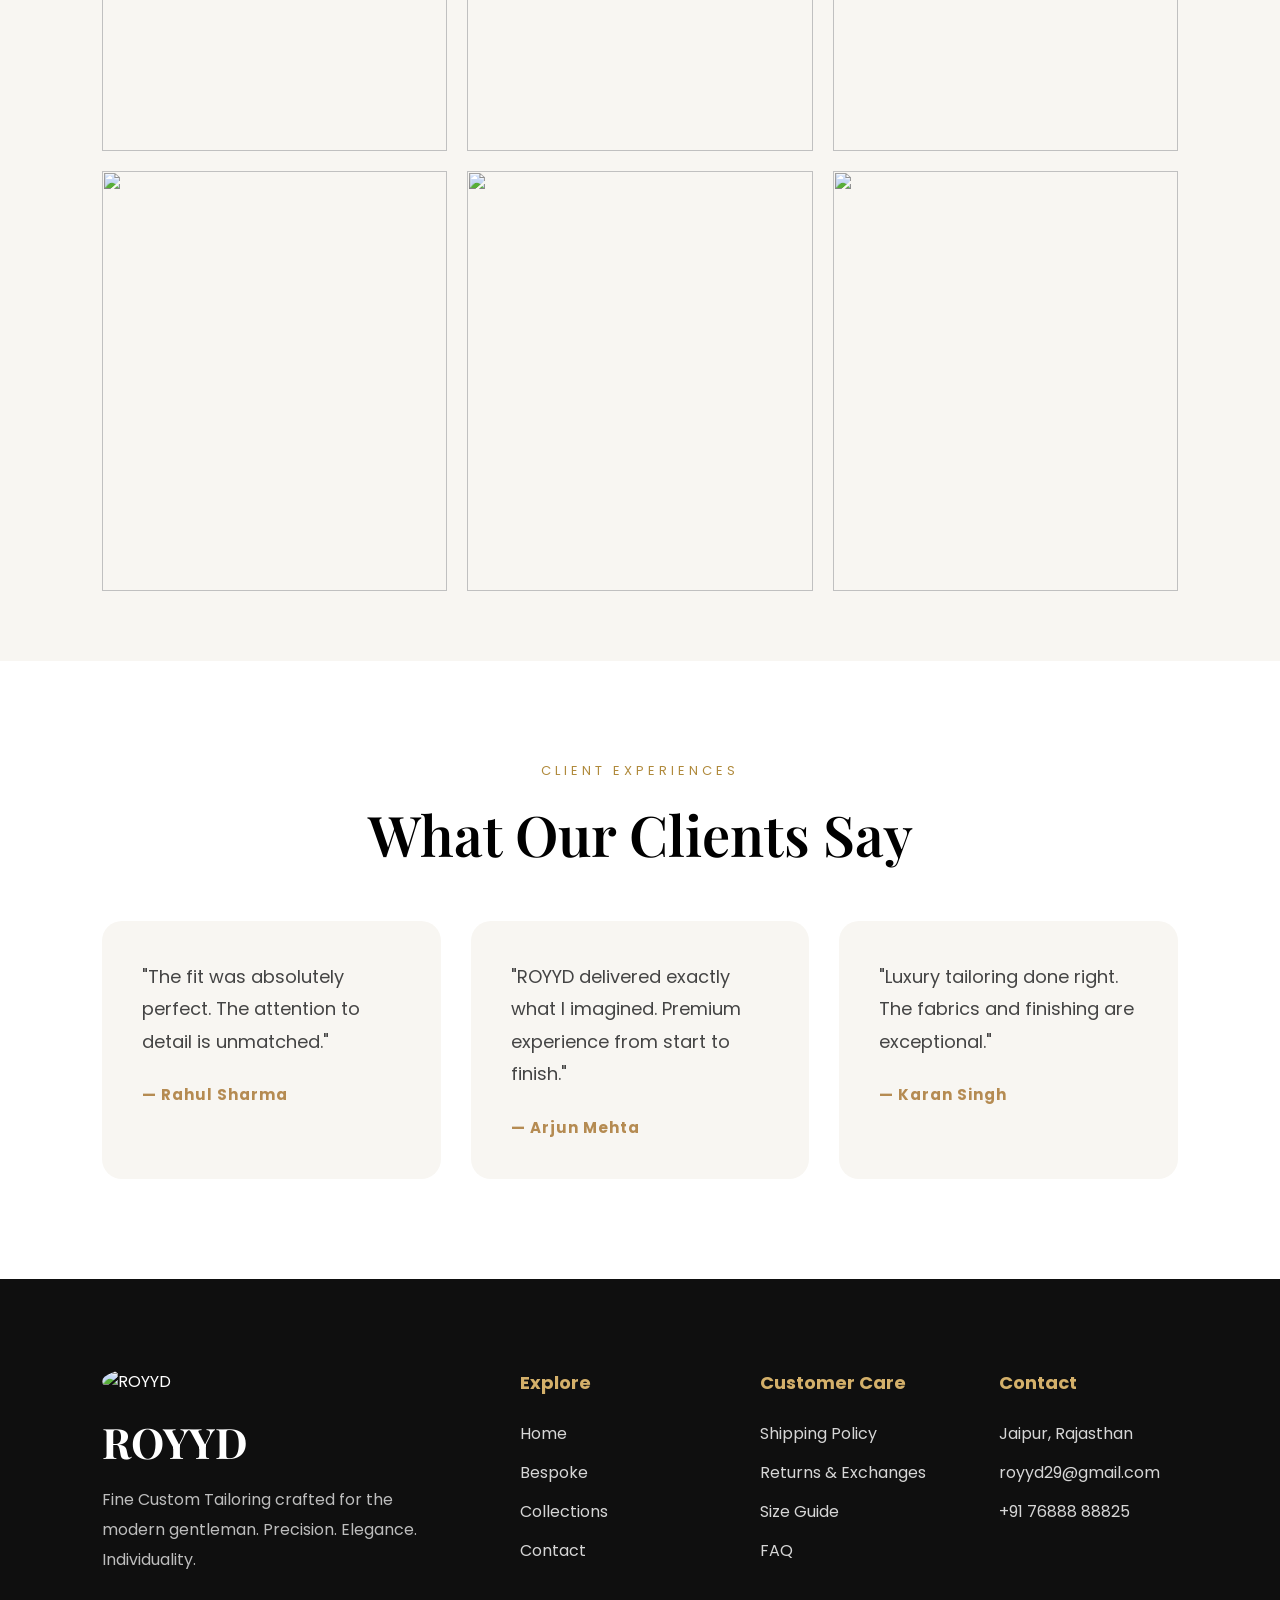
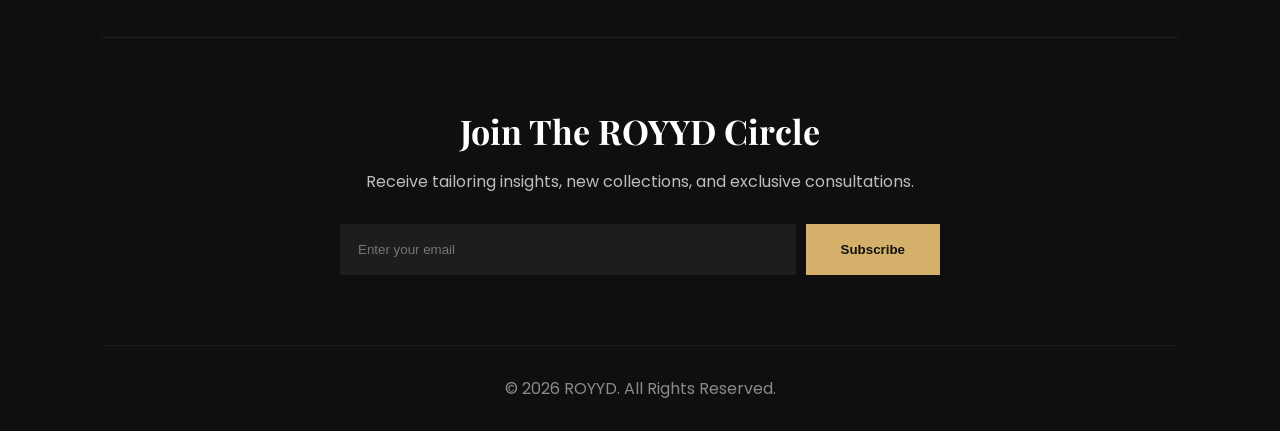
==== commit 35c8cefc: "Add files via upload" ====
--- a/index.html
+++ b/index.html
@@ -18,7 +18,7 @@
 
     <link rel="stylesheet" href="style.css">
     <script src="https://unpkg.com/lucide@latest"></script>
-    
+
 
 
 </head>
@@ -227,121 +227,15 @@
         </div>
 
         <div class="products-slider" id="productSlider">
-            <div class="product-card home-product" data-category="shirt" data-size-type="shirt"
-                data-title="Royal Linen Shirt" data-price="3490"
-                data-image="https://i.postimg.cc/8cgGjrfY/download-(9).jpg">
-                <img src="https://i.postimg.cc/8cgGjrfY/download-(9).jpg">
-                <h3>Royal Linen Shirt</h3>
-                
-                <span class="customize-link">
-                    Customize
-                </span>
-            </div>
-
-            <div class="product-card home-product" data-category="trouser" data-size-type="trouser"
-                data-title="Noble Straight Trouser" data-price="3990"
-                data-image="https://i.postimg.cc/7ZYvPHqh/IMG-20260505-WA0032.jpg">
-                <img src="https://i.postimg.cc/7ZYvPHqh/IMG-20260505-WA0032.jpg">
-                <h3>Noble Straight Trouser</h3>
-                
-                <span class="customize-link">
-                    Customize
-                </span>
-            </div>
-
-            <div class="product-card home-product" data-category="suit" data-size-type="full"
-                data-title="Midnight Royal Suit" data-price="8990"
-                data-image="https://i.postimg.cc/cLv1hbcd/Custom-White-Two-Piece-Suit-Formal-Wedding-Outfit-groom-outfit.jpg">
-                <img
-                    src="https://i.postimg.cc/cLv1hbcd/Custom-White-Two-Piece-Suit-Formal-Wedding-Outfit-groom-outfit.jpg">
-                <h3>Midnight Royal Suit</h3>
-                
-                <span class="customize-link">
-                    Customize
-                </span>
-            </div>
-
-            <div class="product-card home-product" data-category="royyd-edit" data-size-type="full"
-                data-title="Executive Navy Blazer" data-price="6990"
-                data-image="https://i.postimg.cc/0QY0S00t/Mens-navy-blue-pinstripe-double-breasted-blazer-with-white-pants-Custom-tailored-wedding-outfit.jpg">
-                <img
-                    src="https://i.postimg.cc/0QY0S00t/Mens-navy-blue-pinstripe-double-breasted-blazer-with-white-pants-Custom-tailored-wedding-outfit.jpg">
-                <h3>Executive Navy Blazer</h3>
-                
-                <span class="customize-link">
-                    Customize
-                </span>
-            </div>
-
-            <div class="product-card home-product" data-category="shirt" data-size-type="shirt"
-                data-title="Classic Oxford Shirt" data-price="3490"
-                data-image="https://i.postimg.cc/MT6KzFNb/27122e3da36503696a233fa60b56f887.jpg">
-                <img src="https://i.postimg.cc/MT6KzFNb/27122e3da36503696a233fa60b56f887.jpg">
-                <h3>Classic Oxford Shirt</h3>
-                
-                <span class="customize-link">
-                    Customize
-                </span>
-            </div>
-
-            <div class="product-card home-product" data-category="trouser" data-size-type="trouser"
-                data-title="Heritage Pleated Trouser" data-price="4290"
-                data-image="https://i.postimg.cc/G2Lhb5VX/b59354aa1292776a993eadd2628050d2.jpg">
-                <img src="https://i.postimg.cc/G2Lhb5VX/b59354aa1292776a993eadd2628050d2.jpg">
-                <h3>Heritage Pleated Trouser</h3>
-                
-                <span class="customize-link">
-                    Customize
-                </span>
-            </div>
-
-            <div class="product-card home-product" data-category="suit" data-size-type="full"
-                data-title="Royal Wedding Suit" data-price="12990"
-                data-image="https://i.postimg.cc/bJcRdBkR/Black-Color-Heavy-Embroidered-Suiting-Fabric-Jodhpuri-Suit-Ethnic-Bandhgala-for-Men-Etsy.jpg">
-                <img
-                    src="https://i.postimg.cc/bJcRdBkR/Black-Color-Heavy-Embroidered-Suiting-Fabric-Jodhpuri-Suit-Ethnic-Bandhgala-for-Men-Etsy.jpg">
-                <h3>Royal Wedding Suit</h3>
-                
-                <span class="customize-link">
-                    Customize
-                </span>
-            </div>
-
-            <div class="product-card home-product" data-category="royyd-edit" data-size-type="full"
-                data-title="Signature Double Breasted Blazer" data-price="7490"
-                data-image="https://i.postimg.cc/9MdY9YYn/blazer-jacket-Overcoat-Suit-for-Men-Formal-Suit-Classic-2-Piece-Charcoal-Black-Double-Breasted-Wool.jpg">
-                <img
-                    src="https://i.postimg.cc/9MdY9YYn/blazer-jacket-Overcoat-Suit-for-Men-Formal-Suit-Classic-2-Piece-Charcoal-Black-Double-Breasted-Wool.jpg">
-                <h3>Signature Double Breasted Blazer</h3>
-                
-                <span class="customize-link">
-                    Customize
-                </span>
-            </div>
-
-            <div class="product-card home-product" data-category="shirt" data-size-type="shirt"
-                data-title="Executive White Shirt" data-price="3490"
-                data-image="https://i.postimg.cc/m2JD7V1z/6314328953b1413ad7f4255b93e9e944.jpg">
-                <img src="https://i.postimg.cc/m2JD7V1z/6314328953b1413ad7f4255b93e9e944.jpg">
-                <h3>Executive White Shirt</h3>
-                
-                <span class="customize-link">
-                    Customize
-                </span>
-            </div>
-
-            <div class="product-card home-product" data-category="suit" data-size-type="full"
-                data-title="ROYYD Evening Suit" data-price="9990"
-                data-image="https://i.postimg.cc/g2xcsTK0/Mode-fur-Manner.jpg">
-                <img src="https://i.postimg.cc/g2xcsTK0/Mode-fur-Manner.jpg">
-                <h3>ROYYD Evening Suit</h3>
-                
-                <span class="customize-link">
-                    Customize
-                </span>
-            </div>
-
-        </div>
+
+            <div id="shopifyProducts" class="products-slider"></div>
+
+        </div>
+
+
+
+
+
 
 
 
@@ -364,121 +258,9 @@
 
         </div>
 
-        <div class="products-slider" id="newArrivalSlider">
-
-            <div class="product-card home-product" data-category="shirt" data-size-type="shirt"
-                data-title="Summer Linen Shirt" data-price="3490"
-                data-image="https://i.postimg.cc/7LTvz8J1/77c80727994ef4567d36898f7f3b2c0b.jpg">
-                <img src="https://i.postimg.cc/7LTvz8J1/77c80727994ef4567d36898f7f3b2c0b.jpg">
-                <h3>Summer Linen Shirt</h3>
-                
-                <span class="customize-link">
-                    Customize
-                </span>
-            </div>
-
-            <div class="product-card home-product" data-category="shirt" data-size-type="shirt"
-                data-title="Executive White Shirt" data-price="3490"
-                data-image="https://i.postimg.cc/hG7FmWQ7/5713554e5f26e1d286810da1fae39f64.jpg">
-                <img src="https://i.postimg.cc/hG7FmWQ7/5713554e5f26e1d286810da1fae39f64.jpg">
-                <h3>Executive White Shirt</h3>
-                
-                <span class="customize-link">
-                    Customize
-                </span>
-            </div>
-
-            <div class="product-card home-product" data-category="suit" data-size-type="full"
-                data-title="Italian Double Breasted Suit" data-price="10990"
-                data-image="https://i.postimg.cc/8z7k40b1/Luxury-Tweed-Double-Breasted-Suit-Slim-Fit-Elegant-Formal-Wear.jpg">
-                <img
-                    src="https://i.postimg.cc/8z7k40b1/Luxury-Tweed-Double-Breasted-Suit-Slim-Fit-Elegant-Formal-Wear.jpg">
-                <h3>Italian Double Breasted Suit</h3>
-                
-                <span class="customize-link">
-                    Customize
-                </span>
-            </div>
-
-            <div class="product-card home-product" data-category="royyd-edit" data-size-type="full"
-                data-title="Heritage Safari Jacket" data-price="7490"
-                data-image="https://i.postimg.cc/YSmcFKLY/5d3f73c536db19358043b0985c7e3494.jpg">
-                <img src="https://i.postimg.cc/YSmcFKLY/5d3f73c536db19358043b0985c7e3494.jpg">
-                <h3>Heritage Safari Jacket</h3>
-                
-                <span class="customize-link">
-                    Customize
-                </span>
-            </div>
-
-            <div class="product-card home-product" data-category="suit" data-size-type="full"
-                data-title="Royal Wedding Bandhgala" data-price="12990"
-                data-image="https://i.postimg.cc/XvyM5SBw/8c6e6e9d01806fc283019739e5d0129b.jpg">
-                <img src="https://i.postimg.cc/XvyM5SBw/8c6e6e9d01806fc283019739e5d0129b.jpg">
-                <h3>Royal Wedding Bandhgala</h3>
-                
-                <span class="customize-link">
-                    Customize
-                </span>
-            </div>
-
-            <div class="product-card home-product" data-category="suit" data-size-type="full"
-                data-title="Midnight Black Suit" data-price="9990"
-                data-image="https://i.postimg.cc/mrFx9f1V/6fbe9adcae93bc203bcb0dc6a5fa79de.jpg">
-                <img src="https://i.postimg.cc/mrFx9f1V/6fbe9adcae93bc203bcb0dc6a5fa79de.jpg">
-                <h3>Midnight Black Suit</h3>
-                
-                <span class="customize-link">
-                    Customize
-                </span>
-            </div>
-
-            <div class="product-card home-product" data-category="shirt" data-size-type="shirt"
-                data-title="Classic Oxford Shirt" data-price="3490"
-                data-image="https://i.postimg.cc/W4JRZLqY/4d703c0ffa139481e12e379f0d14d213.jpg">
-                <img src="https://i.postimg.cc/W4JRZLqY/4d703c0ffa139481e12e379f0d14d213.jpg">
-                <h3>Classic Oxford Shirt</h3>
-                
-                <span class="customize-link">
-                    Customize
-                </span>
-            </div>
-
-            <div class="product-card home-product" data-category="royyd-edit" data-size-type="full"
-                data-title="Signature Navy Blazer" data-price="7990"
-                data-image="https://i.postimg.cc/43hCckHq/b19546c3a348365051c80978ba2bb66f.jpg">
-                <img src="https://i.postimg.cc/43hCckHq/b19546c3a348365051c80978ba2bb66f.jpg">
-                <h3>Signature Navy Blazer</h3>
-                
-                <span class="customize-link">
-                    Customize
-                </span>
-            </div>
-
-            <div class="product-card home-product" data-category="trouser" data-size-type="trouser"
-                data-title="Premium Pleated Trouser" data-price="3990"
-                data-image="https://i.postimg.cc/t4C0Rq9Y/IMG-20260505-WA0031.jpg">
-                <img src="https://i.postimg.cc/t4C0Rq9Y/IMG-20260505-WA0031.jpg">
-                <h3>Premium Pleated Trouser</h3>
-                
-                <span class="customize-link">
-                    Customize
-                </span>
-            </div>
-
-            <div class="product-card home-product" data-category="royyd-edit" data-size-type="full"
-                data-title="Luxury Evening Jacket" data-price="8490"
-                data-image="https://i.postimg.cc/tgV06QnM/55cd904c2b935d2af3180755948caa18.jpg">
-                <img src="https://i.postimg.cc/tgV06QnM/55cd904c2b935d2af3180755948caa18.jpg">
-                <h3>Luxury Evening Jacket</h3>
-                
-                <span class="customize-link">
-                    Customize
-                </span>
-            </div>
-
-        </div>
-
+        <div class="products-slider" id="newArrivalSlider"></div>
+
+            
     </section>
 
     <section class="categories-section">
@@ -650,87 +432,88 @@
 
     <footer class="royyd-footer">
 
-    <div class="footer-top">
-
-        <div class="footer-brand">
-
-            <img src="https://i.postimg.cc/jjcxvp6f/IMG-20260511-154741.jpg" alt="ROYYD">
-
-            <h2>ROYYD</h2>
+        <div class="footer-top">
+
+            <div class="footer-brand">
+
+                <img src="https://i.postimg.cc/jjcxvp6f/IMG-20260511-154741.jpg" alt="ROYYD">
+
+                <h2>ROYYD</h2>
+
+                <p>
+                    Fine Custom Tailoring crafted for the modern gentleman.
+                    Precision. Elegance. Individuality.
+                </p>
+
+            </div>
+
+            <div class="footer-column">
+
+                <h3>Explore</h3>
+
+                <a href="index.html">Home</a>
+                <a href="Bespoke.html">Bespoke</a>
+                <a href="Bespoke.html">Collections</a>
+                <a href="contact.html">Contact</a>
+
+            </div>
+
+            <div class="footer-column">
+
+                <h3>Customer Care</h3>
+
+                <a href="#">Shipping Policy</a>
+                <a href="#">Returns & Exchanges</a>
+                <a href="#">Size Guide</a>
+                <a href="#">FAQ</a>
+
+            </div>
+
+            <div class="footer-column">
+
+                <h3>Contact</h3>
+
+                <p>Jaipur, Rajasthan</p>
+
+                <p>royyd29@gmail.com</p>
+
+                <p>+91 76888 88825</p>
+
+
+            </div>
+
+        </div>
+
+        <div class="footer-newsletter">
+
+            <h3>Join The ROYYD Circle</h3>
 
             <p>
-                Fine Custom Tailoring crafted for the modern gentleman.
-                Precision. Elegance. Individuality.
+                Receive tailoring insights, new collections,
+                and exclusive consultations.
             </p>
 
-        </div>
-
-        <div class="footer-column">
-
-            <h3>Explore</h3>
-
-            <a href="index.html">Home</a>
-            <a href="Bespoke.html">Bespoke</a>
-            <a href="Bespoke.html">Collections</a>
-            <a href="contact.html">Contact</a>
-
-        </div>
-
-        <div class="footer-column">
-
-            <h3>Customer Care</h3>
-
-            <a href="#">Shipping Policy</a>
-            <a href="#">Returns & Exchanges</a>
-            <a href="#">Size Guide</a>
-            <a href="#">FAQ</a>
-
-        </div>
-
-        <div class="footer-column">
-
-            <h3>Contact</h3>
-
-            <p>Jaipur, Rajasthan</p>
-
-            <p>royyd29@gmail.com</p>
-
-            <p>+91 76888 88825</p>
-
-
-        </div>
-
-    </div>
-
-    <div class="footer-newsletter">
-
-        <h3>Join The ROYYD Circle</h3>
-
-        <p>
-            Receive tailoring insights, new collections,
-            and exclusive consultations.
-        </p>
-
-        <div class="newsletter-box">
-
-            <input type="email"
-                   placeholder="Enter your email">
-
-            <button>Subscribe</button>
-
-        </div>
-
-    </div>
-
-    <div class="footer-bottom">
-
-        <p>
-            © 2026 ROYYD. All Rights Reserved.
-        </p>
-
-    </div>
-
-</footer>
+            <div class="newsletter-box">
+
+                <input type="email" placeholder="Enter your email">
+
+                <button>Subscribe</button>
+
+            </div>
+
+        </div>
+
+        <div class="footer-bottom">
+
+            <p>
+                © 2026 ROYYD. All Rights Reserved.
+            </p>
+
+        </div>
+
+    </footer>
+
+
     <script>
         const slider = document.getElementById("productSlider");
 
@@ -767,6 +550,8 @@
         };
     </script>
 
+    <script src="js/shopify.js"></script>
+
     <script src="script.js"></script>
 
     <a href="https://wa.me/917688888825" class="whatsapp-float">
@@ -776,8 +561,10 @@
     </a>
 
     <script>
-lucide.createIcons();
-</script>
+        lucide.createIcons();
+    </script>
+
+
 </body>
 
 </html>
--- a/style.css
+++ b/style.css
@@ -132,7 +132,7 @@
 
 .hero{
     width:100%;
-    height:100vh;
+    height:80vh;
 
     background:url('https://images.unsplash.com/photo-1594938298603-c8148c4dae35?q=80&w=1400&auto=format&fit=crop');
 
@@ -154,16 +154,17 @@
 }
 
 .hero-content{
-    position:relative;
-    z-index:2;
-
-    max-width:720px;
-
-    margin:auto;
-
-    text-align:center;
-
-    padding-top:80px;
+
+position:relative;
+z-index:2;
+
+max-width:580px;
+
+margin-left:120px;
+
+text-align:left;
+
+padding-top:40px;
 }
 
 .tagline{
@@ -174,11 +175,12 @@
 }
 
 .hero h1{
-    font-size:60px;
-    line-height:1.15;
-    color:white;
-    font-family:'Playfair Display',serif;
-    margin-bottom:28px;
+
+font-size:72px;
+line-height:1.05;
+color:white;
+font-family:'Playfair Display',serif;
+margin-bottom:24px;
 }
 
 .hero h1 span{
@@ -186,14 +188,14 @@
 }
 
 .hero-description{
-    color:#f1f1f1;
-    line-height:1.9;
-    max-width:620px;
-    font-size:16px;
-    margin-bottom:40px;
-    margin: auto;
-    margin-top:25px;
-    margin-bottom:40px;
+
+color:#f1f1f1;
+line-height:1.8;
+max-width:500px;
+font-size:18px;
+margin-top:20px;
+margin-bottom:35px;
+margin-left:0;
 }
 
 .hero-buttons{
@@ -787,7 +789,7 @@
 /* PRODUCT COLLECTION */
 
 .product-section{
-    padding:110px 8%;
+    padding:30px 8%;
     background:#f8f5ef;
 }
 
@@ -840,7 +842,7 @@
 
 .product-image img{
     width:100%;
-    height:420px;
+    height:320px;
     object-fit:cover;
 
     transition:0.5s;
@@ -868,7 +870,7 @@
 }
 
 .product-content{
-    padding:28px;
+    padding:20px;
 }
 
 .product-content h3{
@@ -979,30 +981,42 @@
 }
 
 .configurator{
-    padding:20px 5% 40px;
+    padding:40px 5%;
     background:#f7f3ee;
-
-    max-width:480px;
+    max-width:1400px;
     margin:auto;
-}
+
+    display:grid;
+    grid-template-columns:55% 45%;
+    gap:35px;
+    align-items:start;
+}
+
+
+
+
 
 .product-preview{
     margin-bottom:28px;
+    position:sticky;
+    top:20px;
 }
 
 
 #mainProductImage{
     width:100%;
-    height:250px;
+
+    height: 520px;
+
+    
 
     object-fit:cover;
 
-    border-radius:28px;
+    border-radius:20px;
 
     background:white;
 
-    transition:
-         transform 0.4s ease;
+    transition:transform 0.4s ease;
 }
 
 
@@ -1055,25 +1069,21 @@
 }
 
 .config-content h1{
-    font-size:26px;
+    font-size:40px;
     line-height:1.1;
-
+    margin-bottom:20px;
+    font-family:'Playfair Display',serif;
+}
+
+.config-price{
+    font-size:34px;
+    font-weight:600;
     color:#111;
-
-    margin-bottom:18px;
-
-    font-family:'Playfair Display',serif;
-}
-
-.config-price{
-    font-size:22px;
-    color:#111;
-
     margin-bottom:35px;
 }
 
 .config-section{
-    margin-bottom:24px;
+    margin-top:18px;
 }
 
 .config-section h3{
@@ -1095,7 +1105,6 @@
 
     border-radius:50%;
 
-    background:black;
 
     cursor:pointer;
 
@@ -1107,12 +1116,29 @@
     transform:scale(1.1);
 }
 
-.color:nth-child(2){
+
+.color.black{
+    background:#000;
+}
+
+.color.beige{
     background:#d9b27c;
 }
 
-.color:nth-child(3){
+.color.white{
     background:#dcdcdc;
+}
+
+.color.navy{
+    background:#1d3557;
+}
+
+.color.brown{
+    background:#6f4e37;
+}
+
+.color.maroon{
+    background:#800000;
 }
 
 .active-color{
@@ -1148,25 +1174,28 @@
 }
 
 .custom-size-card{
+
     background:white;
 
-    padding:18px;
-
-    border-radius:18px;
+    padding:20px 24px;
+
+    border:1px solid #eee;
+
+    border-radius:14px;
 
     display:flex;
+
     justify-content:space-between;
+
     align-items:center;
 
-    gap:14px;
-
-    box-shadow:0 10px 30px rgba(0,0,0,0.04);
-}
-
+    gap:20px;
+
+}
 
 .custom-size-card h4{
-    font-size:22px;
-    margin-bottom:10px;
+    font-size:16px;
+    margin-bottom:4px;
 
     color:#111;
 }
@@ -1209,18 +1238,12 @@
 
 .flow-box{
     background:white;
-
     padding:16px;
-
     border-radius:16px;
-
     margin-bottom:12px;
-
     border:1px solid #eee;
-
     transition:0.3s ease;
 }
-
 
 .flow-box:hover{
     transform:translateY(-2px);
@@ -1254,7 +1277,6 @@
 
 .flow-content{
     margin-top:25px;
-
     display:flex;
     gap:18px;
 
@@ -1269,17 +1291,11 @@
     overflow:hidden;
 
     transition:0.4s ease;
-
-    scroll-snap-type:x mandatory;
-
 }
 
 .flow-box.active-flow .flow-content{
-
     max-height:300px;
-
     opacity:1;
-
 }
 
 
@@ -2389,6 +2405,7 @@
 .custom-size-card{
     padding:18px;
     border-radius:22px;
+    margin-top:20px;
 }
 
 .custom-size-card h4{
@@ -2425,7 +2442,7 @@
     background:url('https://i.postimg.cc/YqjxDLzV/download-(7).jpg');
 
     background-size:cover;
-    background-position:center;
+    background-position:65% center;
 }
 
 
@@ -4547,4 +4564,3883 @@
 
 }
 
+}
+
+
+/* HOME HERO */
+
+.home-header{
+
+position:absolute;
+top:32;
+left:0;
+width:100%;
+
+padding:25px 10px;
+
+display:flex;
+justify-content:space-between;
+align-items:center;
+
+z-index:10;
+
+}
+
+.header-logo{
+
+display:flex;
+align-items:center;
+gap:15px;
+
+}
+
+.header-logo img{
+
+width:45px;
+height:45px;
+border-radius:50%;
+
+}
+
+.header-logo h2{
+
+font-family:'Playfair Display', serif;
+color:white;
+font-size:32px;
+
+}
+
+.home-header nav{
+
+display:flex;
+gap:40px;
+
+}
+
+.home-header nav a{
+
+text-decoration:none;
+color:white;
+font-family:'Poppins', sans-serif;
+font-size:15px;
+
+}
+
+.hero{
+
+height:100vh;
+
+background:url("https://i.postimg.cc/KckKHNHF/IMG-20260603-WA0002.jpg");
+background-size:cover;
+background-position:center;
+
+position:relative;
+
+display:flex;
+align-items:center;
+
+padding:0 10%;
+
+}
+
+.hero-overlay{
+
+position:absolute;
+top:0;
+left:0;
+
+width:100%;
+height:100%;
+
+background:rgba(0,0,0,0.45);
+
+}
+
+.hero-content{
+
+position:relative;
+z-index:2;
+
+max-width:420px;
+
+margin-left:10px;
+
+}
+
+.hero-subtitle{
+
+color:#d4af37;
+letter-spacing:4px;
+
+font-size:14px;
+
+margin-bottom:20px;
+
+}
+
+.hero-content h1{
+
+font-family:'Playfair Display', serif;
+
+font-size:44px;
+
+line-height:1.1;
+
+color:white;
+
+margin-bottom:25px;
+
+}
+
+.hero-description{
+
+font-size:18px;
+line-height:1.8;
+
+color:#f5f5f5;
+
+margin-bottom:40px;
+
+}
+
+.hero-buttons{
+
+display:flex;
+gap:20px;
+
+}
+
+.hero-primary{
+
+background:#d4af37;
+color:#111;
+
+padding:18px 42px;
+
+letter-spacing:2px;
+
+text-transform:uppercase;
+
+font-size:13px;
+
+font-weight:600;
+
+}
+
+.hero-secondary{
+
+border:1px solid white;
+
+color:white;
+
+padding:16px 34px;
+
+text-decoration:none;
+
+}
+
+
+
+
+
+/* ANNOUNCEMENT BAR */
+
+.announcement-bar{
+
+height:32px;
+
+background:#111;
+
+overflow:hidden;
+
+display:flex;
+align-items:center;
+
+position:relative;
+z-index:20;
+
+}
+
+.announcement-track{
+
+display:flex;
+gap:30px;
+
+white-space:nowrap;
+
+color:white;
+
+font-size:13px;
+
+font-family:'Poppins', sans-serif;
+
+animation:scrollText 25s linear infinite;
+
+}
+
+@keyframes scrollText{
+
+0%{
+transform:translateX(100%);
+}
+
+100%{
+transform:translateX(-100%);
+}
+
+}
+
+
+
+@media(max-width:768px){
+
+.home-header{
+
+padding:18px 20px;
+top:32px;
+
+}
+
+.header-logo img{
+
+width:40px;
+height:40px;
+
+}
+
+.header-logo h2{
+
+font-size:24px;
+
+}
+
+.home-header nav{
+
+display:none;
+
+}
+
+.hero{
+
+padding:0 25px;
+
+align-items:center;
+
+}
+
+.hero-content{
+
+max-width:100%;
+margin-left:0;
+
+text-align:left;
+
+}
+
+.hero-content h1{
+
+font-size:28px;
+line-height:1.15;
+
+margin-bottom:20px;
+
+}
+
+.hero-description{
+
+font-size:16px;
+line-height:1.7;
+
+margin-bottom:30px;
+
+}
+
+.hero-buttons{
+
+display:flex;
+
+justify-content:flex-start;
+
+}
+
+.hero-primary{
+
+padding:14px 28px;
+
+font-size:12px;
+
+}
+
+.announcement-bar{
+
+height:28px;
+
+}
+
+.announcement-track{
+
+font-size:11px;
+
+gap:20px;
+
+}
+
+}
+
+/* TRUST SECTION */
+
+.trust-section{
+
+background:#f8f6f2;
+
+padding:50px 8%;
+
+}
+
+.trust-grid{
+
+display:grid;
+
+grid-template-columns:
+repeat(4,1fr);
+
+gap:40px;
+
+text-align:center;
+
+}
+
+.trust-item h2{
+
+font-family:'Playfair Display', serif;
+
+font-size:40px;
+
+font-weight:600;
+
+color:#111;
+
+margin-bottom:12px;
+
+}
+
+.trust-item p{
+
+font-family:'Poppins', sans-serif;
+
+font-size:15px;
+
+letter-spacing:1px;
+
+text-transform:uppercase;
+
+color:#666;
+
+}
+
+@media(max-width:768px){
+
+.trust-grid{
+
+grid-template-columns:
+repeat(2,1fr);
+
+gap:35px;
+
+}
+
+.trust-item h2{
+
+font-size:36px;
+
+}
+
+}
+
+
+/* CRAFT BANNER */
+
+.craft-banner{
+
+position:relative;
+
+width:100%;
+
+height:500px;
+
+overflow:hidden;
+
+}
+
+.craft-banner img{
+
+width:100%;
+
+height:100%;
+
+object-fit:cover;
+
+display:block;
+
+}
+
+.craft-content{
+
+position:absolute;
+
+bottom:70px;
+
+left:70px;
+
+}
+
+
+.craft-content h2{
+
+font-family:'Playfair Display',serif;
+
+font-size:48px;
+
+font-weight:600;
+
+color:white;
+
+margin-bottom:15px;
+
+line-height:1.1;
+
+max-width:450px;
+
+}
+
+.craft-content p{
+
+font-family:'Poppins',sans-serif;
+
+font-size:17px;
+
+line-height:1.8;
+
+color:rgba(255,255,255,0.9);
+
+max-width:500px;
+
+margin-bottom:25px;
+
+}
+
+.craft-content a{
+
+display:inline-block;
+
+padding:16px 36px;
+
+background:#d4af37;
+
+color:#111;
+
+text-decoration:none;
+
+font-family:'Poppins',sans-serif;
+
+font-weight:600;
+
+letter-spacing:2px;
+
+text-transform:uppercase;
+
+}
+
+
+/* ===========================
+   BEST SELLERS SECTION
+=========================== */
+
+.best-sellers{
+    padding:80px 40px;
+    background:#f8f6f2;
+    overflow:hidden;
+}
+
+.section-heading{
+    display:flex;
+    justify-content:space-between;
+    align-items:flex-end;
+    margin-bottom:40px;
+}
+
+.section-heading span{
+    display:block;
+    font-size:13px;
+    letter-spacing:4px;
+    color:#b08a3c;
+    margin-bottom:15px;
+}
+
+.section-heading h2{
+    font-family:'Playfair Display', serif;
+    font-size:58px;
+    font-weight:600;
+    line-height:1;
+}
+
+.slider-nav{
+    display:flex;
+    align-items:center;
+    gap:12px;
+}
+
+.slider-nav a{
+    text-decoration:none;
+    color:#111;
+    font-size:13px;
+    letter-spacing:2px;
+    text-transform:uppercase;
+}
+
+.slider-nav button{
+    width:42px;
+    height:42px;
+    border:1px solid #ddd;
+    background:white;
+    cursor:pointer;
+}
+
+/* Slider */
+
+.products-slider{
+    display:flex;
+    gap:24px;
+    overflow-x:auto;
+    scroll-behavior:smooth;
+    padding-bottom:15px;
+}
+
+.products-slider::-webkit-scrollbar{
+    display:none;
+}
+
+/* Product Card */
+
+.product-card{
+    min-width:280px;
+    max-width:280px;
+    display: flex;
+    flex-direction: column;
+    height: 50%;
+    background:#fff;
+    flex-shrink:0;
+    overflow:hidden;
+    padding-bottom: 25px;
+
+}
+
+.product-card img{
+    width:100%;
+    height:320px;
+    display:block;
+    width: 100%;
+    aspect-ratio: 3/4;
+    object-fit: cover;
+
+}
+
+.product-card h3{
+    font-family:'Playfair Display', serif;
+    font-size:22px;
+    line-height:1.1;
+    padding:14px 14px 4px;
+    min-height: 90px;
+}
+
+
+
+.product-card .product-link{
+    display:inline-block;
+    margin:18px;
+    text-decoration:none;
+    color:#111;
+    font-weight:600;
+    font-size:15px;
+}
+
+/* Hover */
+
+.product-card img{
+    transition:0.5s;
+}
+
+.product-card:hover img{
+    transform:scale(1.05);
+}
+
+
+.new-arrivals{
+    padding:80px 40px;
+    background:#ece7de;
+    overflow:hidden;
+}
+
+
+.categories-section{
+padding:100px 40px;
+background:#f8f6f2;
+}
+
+.section-heading-center{
+text-align:center;
+margin-bottom:60px;
+}
+
+.section-heading-center span{
+display:block;
+font-size:13px;
+letter-spacing:4px;
+color:#b08a3c;
+margin-bottom:15px;
+}
+
+.section-heading-center h2{
+font-family:'Playfair Display',serif;
+font-size:58px;
+font-weight:600;
+}
+
+.category-grid{
+display:grid;
+grid-template-columns:repeat(4,1fr);
+gap:25px;
+}
+
+.category-card{
+position:relative;
+overflow:hidden;
+text-decoration:none;
+height:500px;
+}
+
+.category-card img{
+width:100%;
+height:100%;
+object-fit:cover;
+transition:.6s;
+}
+
+.category-card:hover img{
+transform:scale(1.08);
+}
+
+.category-overlay{
+position:absolute;
+bottom:40px;
+left:40px;
+}
+
+.category-overlay h3{
+color:white;
+font-size:42px;
+font-family:'Playfair Display',serif;
+}
+
+.heritage-banner{
+
+position:relative;
+
+height:500px;
+
+background:url('https://i.postimg.cc/pVnLQ4zv/IMG-20260603-WA0011.jpg');
+
+background-size:cover;
+
+background-position:center;
+
+display:flex;
+
+align-items:center;
+
+justify-content:center;
+
+text-align:center;
+
+}
+
+.heritage-overlay{
+
+position:absolute;
+
+top:0;
+left:0;
+
+width:100%;
+height:100%;
+
+background:rgba(0,0,0,.45);
+
+}
+
+.heritage-content{
+
+position:relative;
+
+z-index:2;
+
+max-width:800px;
+
+padding:20px;
+
+}
+
+.heritage-content span{
+
+color:#d4af37;
+
+letter-spacing:4px;
+
+font-size:13px;
+
+}
+
+.heritage-content h2{
+
+font-family:'Playfair Display',serif;
+
+font-size:48px;
+
+line-height:1.1;
+
+color:white;
+
+margin:20px 0;
+
+}
+
+.heritage-content p{
+
+font-size:17px;
+max-width:600px;
+margin:0 auto 30px;
+
+color:white;
+
+line-height:1.8;
+
+margin-bottom:35px;
+
+}
+
+.heritage-content a{
+
+display:inline-block;
+
+padding:16px 38px;
+
+background:#d4af37;
+
+color:#111;
+
+text-decoration:none;
+
+font-weight:600;
+
+}
+
+
+.studio-section{
+
+display:grid;
+
+grid-template-columns:1fr 1fr;
+
+align-items:center;
+
+gap:80px;
+
+padding:50px 8%;
+
+background:#dad9d7;
+
+}
+
+.studio-image img{
+
+width:100%;
+
+height:550px;
+
+object-fit:cover;
+
+display:block;
+
+}
+
+.studio-content span{
+
+font-size:13px;
+
+letter-spacing:4px;
+
+color:#b08a3c;
+
+}
+
+.studio-content h2{
+
+font-family:'Playfair Display',serif;
+
+font-size:52px;
+
+margin:20px 0;
+
+}
+
+.studio-content p{
+
+font-size:18px;
+
+line-height:1.8;
+
+color:#555;
+
+margin-bottom:35px;
+
+}
+
+.studio-buttons{
+
+display:flex;
+
+gap:15px;
+
+}
+
+.studio-primary{
+
+background:#d4af37;
+
+color:#111;
+
+padding:16px 35px;
+
+text-decoration:none;
+
+font-weight:600;
+
+}
+
+.studio-secondary{
+
+border:1px solid #111;
+
+color:#111;
+
+padding:16px 35px;
+
+text-decoration:none;
+
+}
+
+.gallery-section{
+
+padding:70px 8%;
+
+background:#f8f6f2;
+
+}
+
+.section-heading-center{
+
+text-align:center;
+
+margin-bottom:50px;
+
+}
+
+.section-heading-center span{
+
+font-size:13px;
+
+letter-spacing:4px;
+
+color:#b08a3c;
+
+}
+
+.section-heading-center h2{
+
+font-family:'Playfair Display',serif;
+
+font-size:56px;
+
+margin-top:15px;
+
+}
+
+.gallery-grid{
+
+display:grid;
+
+grid-template-columns:repeat(3,1fr);
+
+gap:20px;
+
+}
+
+.gallery-grid img{
+
+width:100%;
+
+height:420px;
+
+object-fit:cover;
+
+transition:.4s;
+
+}
+
+.gallery-grid img:hover{
+
+transform:scale(1.03);
+
+}
+
+.testimonials{
+
+padding:100px 8%;
+
+background:white;
+
+}
+
+.testimonial-grid{
+
+display:grid;
+
+grid-template-columns:repeat(3,1fr);
+
+gap:30px;
+
+margin-top:50px;
+
+}
+
+.testimonial-card{
+
+padding:40px;
+
+background:#f8f6f2;
+
+}
+
+.testimonial-card p{
+
+font-size:18px;
+
+line-height:1.8;
+
+color:#444;
+
+margin-bottom:25px;
+
+}
+
+.testimonial-card h4{
+
+font-size:15px;
+
+letter-spacing:1px;
+
+}
+
+.footer{
+
+background:#111;
+
+color:white;
+
+padding:60px 8%;
+
+display:flex;
+
+justify-content:space-between;
+
+align-items:center;
+
+flex-wrap:wrap;
+
+gap:30px;
+
+}
+
+.footer h2{
+
+font-family:'Playfair Display',serif;
+
+font-size:36px;
+
+}
+
+.footer p{
+
+color:#aaa;
+
+margin-top:10px;
+
+}
+
+.footer-links,
+.footer-social{
+
+display:flex;
+
+gap:25px;
+
+}
+
+.footer a{
+
+text-decoration:none;
+
+color:#ddd;
+
+}
+
+html{
+scroll-behavior:smooth;
+}
+
+
+.category-nav{
+
+display:flex;
+
+justify-content:center;
+
+gap:40px;
+
+padding:35px 0;
+
+margin-bottom:50px;
+
+border-top:1px solid #eee;
+
+border-bottom:1px solid #eee;
+
+background:#faf8f5;
+
+}
+
+.category-nav a{
+
+text-decoration:none;
+
+color:#111;
+
+font-size:14px;
+
+letter-spacing:2px;
+
+text-transform:uppercase;
+
+font-weight:500;
+
+transition:.3s;
+
+}
+
+.category-nav a:hover{
+
+color:#b08a3c;
+
+}
+
+
+.collection-intro{
+
+    position:relative;
+
+    height:450px;
+
+    margin:0 auto 80px;
+
+    background:url('https://i.postimg.cc/pX43HVd4/IMG-20260604-WA0002.jpg');
+
+    background-size:cover;
+
+    background-position:center;
+
+    display:flex;
+
+    align-items:center;
+
+    justify-content:center;
+
+    text-align:center;
+
+    overflow:hidden;
+
+}
+
+.collection-intro-overlay{
+
+    position:absolute;
+
+    inset:0;
+
+    background:rgba(0,0,0,.45);
+
+}
+
+.collection-intro-content{
+
+    position:relative;
+
+    z-index:2;
+
+    max-width:800px;
+
+    padding:20px;
+
+}
+
+.collection-intro span{
+
+    display:block;
+
+    color:#d4af37;
+
+    letter-spacing:4px;
+
+    font-size:13px;
+
+    margin-bottom:18px;
+
+}
+
+.collection-intro h2{
+
+    font-family:'Playfair Display',serif;
+
+    font-size:58px;
+
+    color:white;
+
+    line-height:1.1;
+
+    margin-bottom:20px;
+
+}
+
+.collection-intro p{
+
+    color:white;
+
+    font-size:18px;
+
+    line-height:1.8;
+
+    max-width:650px;
+
+    margin:auto;
+
+}
+
+.products-slider{
+
+display:flex;
+
+gap:24px;
+
+overflow-x:auto;
+
+scroll-behavior:smooth;
+
+padding-bottom:10px;
+
+}
+
+.products-slider::-webkit-scrollbar{
+
+display:none;
+
+}
+
+.category-header{
+
+display:flex;
+
+justify-content:space-between;
+
+align-items:center;
+
+margin-bottom:30px;
+
+}
+
+.category-actions{
+
+display:flex;
+
+align-items:center;
+
+gap:12px;
+
+}
+
+.category-actions a{
+
+text-decoration:none;
+
+color:#111;
+
+font-size:13px;
+
+letter-spacing:2px;
+
+text-transform:uppercase;
+
+}
+
+.category-actions button{
+
+width:40px;
+
+height:40px;
+
+border:1px solid #ddd;
+
+background:white;
+
+cursor:pointer;
+
+}
+
+.process-section{
+
+padding:50px 8%;
+
+background:#f8f6f2;
+
+}
+
+.process-grid{
+
+display:grid;
+
+grid-template-columns:repeat(4,1fr);
+
+gap:25px;
+
+margin-top:50px;
+
+}
+
+.process-card{
+
+background:white;
+
+padding:15px;
+
+}
+
+.process-card h3{
+
+font-size:42px;
+
+color:#b68d40;
+
+margin-bottom:15px;
+
+}
+
+.process-card h4{
+
+margin-bottom:15px;
+
+font-size:22px;
+
+}
+
+.process-card p{
+
+color:#666;
+
+line-height:1.8;
+
+}
+
+
+.product-card{
+    height:auto !important;
+    min-height:auto !important;
+}
+
+.product-content{
+    height:auto !important;
+    min-height:auto !important;
+}
+
+.product-grid{
+    align-items:start !important;
+}
+
+.category-wrapper{
+    margin-bottom:40px !important;
+}
+
+.category-section{
+    padding-bottom:0 !important;
+    margin-bottom:0 !important;
+}
+
+.category-wrapper{
+    padding-bottom:0 !important;
+    margin-bottom:0 !important;
+    height:auto !important;
+    min-height:auto !important;
+}
+
+.products-slider{
+    padding-bottom:0 !important;
+    margin-bottom:0 !important;
+    height:auto !important;
+    min-height:auto !important;
+}
+
+.product-card{
+    height:auto !important;
+    min-height:auto !important;
+}
+
+.why-bespoke{
+    display:grid;
+    grid-template-columns:1fr 1fr;
+    align-items:center;
+    gap:80px;
+    padding:70px 8%;
+    background:#f8f6f2;
+}
+
+.why-bespoke-image img{
+    width:100%;
+    height:650px;
+    object-fit:cover;
+}
+
+.why-bespoke-content span{
+    color:#b68d40;
+    letter-spacing:4px;
+    font-size:13px;
+    text-transform:uppercase;
+}
+
+.why-bespoke-content h2{
+    font-family:'Playfair Display', serif;
+    font-size:62px;
+    line-height:1.1;
+    margin:25px 0;
+}
+
+.why-bespoke-content p{
+    font-size:18px;
+    line-height:1.8;
+    color:#555;
+    margin-bottom:40px;
+}
+
+.why-points{
+    display:flex;
+    flex-direction:column;
+    gap:22px;
+}
+
+.point{
+    font-size:18px;
+    font-weight:500;
+    color:#111;
+}
+
+.process-section{
+    padding:120px 8%;
+    text-align:center;
+    background:#f8f6f2;
+}
+
+.process-section span{
+    color:#b68d40;
+    letter-spacing:4px;
+    font-size:13px;
+    text-transform:uppercase;
+}
+
+.process-section h2{
+    font-family:'Playfair Display', serif;
+    font-size:72px;
+    margin:20px 0 70px;
+}
+
+.process-grid{
+    display:grid;
+    grid-template-columns:repeat(4,1fr);
+    gap:30px;
+}
+
+.process-card{
+    background:white;
+    padding:50px 35px;
+    transition:.3s;
+}
+
+.process-card:hover{
+    transform:translateY(-8px);
+}
+
+.step-number{
+    font-size:60px;
+    font-family:'Playfair Display', serif;
+    color:#b68d40;
+    margin-bottom:20px;
+}
+
+.process-card h3{
+    font-size:24px;
+    margin-bottom:15px;
+}
+
+.process-card p{
+    color:#666;
+    line-height:1.8;
+}
+
+.consultation-banner{
+
+position:relative;
+
+height:550px;
+
+background:url('https://i.postimg.cc/Fz0x2DMw/e779fa03aae5c61ea4f4d1091d045ffc.jpg');
+
+background-size:cover;
+
+background-position:center;
+
+display:flex;
+
+align-items:center;
+
+justify-content:center;
+
+text-align:center;
+
+overflow:hidden;
+
+}
+
+.consultation-overlay{
+
+position:absolute;
+
+inset:0;
+
+background:rgba(0,0,0,.45);
+
+}
+
+.consultation-content{
+
+position:relative;
+
+z-index:2;
+
+max-width:850px;
+
+padding:20px;
+
+}
+
+.consultation-content span{
+
+color:#d4af37;
+
+letter-spacing:4px;
+
+font-size:13px;
+
+}
+
+.consultation-content h2{
+
+font-family:'Playfair Display',serif;
+
+font-size:72px;
+
+line-height:1.1;
+
+color:white;
+
+margin:25px 0;
+
+}
+
+.consultation-content p{
+
+color:white;
+
+font-size:18px;
+
+line-height:1.8;
+
+margin-bottom:40px;
+
+}
+
+.consultation-buttons{
+
+display:flex;
+
+justify-content:center;
+
+gap:20px;
+
+}
+
+.consult-btn{
+
+padding:18px 40px;
+
+background:#b68d40;
+
+color:white;
+
+text-decoration:none;
+
+}
+
+.consult-btn-outline{
+
+padding:18px 40px;
+
+border:1px solid white;
+
+color:white;
+
+text-decoration:none;
+
+}
+
+.customizer-drawer{
+
+    position:fixed;
+
+    top:0;
+    right:-450px;
+
+    width:450px;
+    height:100vh;
+
+    background:white;
+
+    z-index:99999;
+
+    transition:0.4s ease;
+
+    box-shadow:-10px 0 40px rgba(0,0,0,0.1);
+
+    overflow-y:auto;
+
+}
+
+.customizer-drawer.active{
+
+    right:0;
+
+}
+
+.drawer-header{
+
+    display:flex;
+
+    justify-content:space-between;
+
+    align-items:center;
+
+    padding:25px;
+
+    border-bottom:1px solid #eee;
+
+}
+
+.drawer-header h2{
+
+    font-family:'Playfair Display',serif;
+
+}
+
+.drawer-header button{
+
+    border:none;
+
+    background:none;
+
+    font-size:28px;
+
+    cursor:pointer;
+
+}
+
+.drawer-content{
+
+    padding:25px;
+
+}
+
+.custom-cart-area{
+    margin-top:30px;
+    padding-bottom:30px;
+}
+
+#saveDesignBtn{
+    width:100%;
+    padding:18px 24px;
+    border:none;
+    border-radius:50px;
+    background:#111;
+    color:white;
+    font-size:16px;
+    font-weight:500;
+    cursor:pointer;
+    transition:0.3s ease;
+    font-family:'Poppins',sans-serif;
+    box-shadow:0 10px 25px rgba(0,0,0,0.12);
+}
+
+#saveDesignBtn:hover{
+    transform:translateY(-2px);
+    box-shadow:0 15px 35px rgba(0,0,0,0.18);
+}
+
+
+.main-cart-btn{
+
+    width:100%;
+
+    margin-top:20px;
+
+    height:58px;
+
+    border:none;
+
+    border-radius:50px;
+
+    background:#111;
+
+    color:white;
+
+    font-size:15px;
+
+    cursor:pointer;
+
+    transition:.3s;
+}
+
+.main-cart-btn:hover{
+
+    transform:translateY(-2px);
+
+}
+
+.product-colors{
+    display:flex;
+    gap:12px;
+    margin-top:20px;
+}
+
+.color-dot{
+    width:22px;
+    height:22px;
+    border-radius:50%;
+    border:1px solid #ddd;
+    cursor:pointer;
+}
+
+.black{
+    background:#000;
+}
+
+.beige{
+    background:#d8b06f;
+}
+
+.white{
+    background:#f3f3f3;
+}
+
+.navy{
+    background:#1d3557;
+}
+
+.brown{
+    background:#6f4e37;
+}
+
+.green{
+    background:#556b2f;
+}
+
+.maroon{
+    background:#800000;
+}
+
+.product-details-box{
+    margin-top:40px;
+
+    background:white;
+
+    padding:30px;
+
+    border-radius:20px;
+}
+
+.product-details-box h3{
+    font-size:22px;
+    margin-bottom:15px;
+    color:#111;
+}
+
+.product-details-box ul{
+    list-style:none;
+    padding:0;
+    margin-bottom:25px;
+}
+
+.product-details-box li{
+    padding:8px 0;
+    color:#555;
+    border-bottom:1px solid #f1f1f1;
+}
+
+.accordion{
+    margin-top:40px;
+}
+
+.accordion-item{
+    background:white;
+    border-radius:16px;
+    margin-bottom:12px;
+    overflow:hidden;
+}
+
+.accordion-header{
+    width:100%;
+
+    background:white;
+
+    border:none;
+
+    padding:22px 24px;
+
+    display:flex;
+    justify-content:space-between;
+    align-items:center;
+
+    cursor:pointer;
+
+    font-size:18px;
+    font-weight:600;
+
+    color:#111;
+}
+
+.accordion-content{
+    display:none;
+
+    padding:0 24px 24px;
+}
+
+.accordion-content p{
+    margin:12px 0;
+    color:#555;
+}
+
+.complete-look{
+    padding:60px 5%;
+}
+
+.complete-look h2{
+    font-size:32px;
+    margin-bottom:30px;
+    font-family:'Playfair Display',serif;
+}
+
+.look-slider{
+
+    display:flex;
+
+    gap:16px;
+
+    overflow-x:auto;
+
+    padding-bottom:15px;
+
+    scroll-behavior:smooth;
+
+}
+
+.look-card{
+
+    min-width:340px;
+
+    max-width:340px;
+
+    background:white;
+
+    border-radius:20px;
+
+    overflow:hidden;
+
+}
+
+.look-card img{
+    width:100%;
+    height:260px;
+
+    object-fit:cover;
+}
+
+.look-card h4{
+
+    padding:20px 20px 10px;
+
+    font-size:18px;
+
+    line-height:1.4;
+
+}
+
+.look-card p{
+
+    padding:0 20px 20px;
+    color:#b58b52;
+}
+
+
+
+.look-card{
+    transition:0.4s ease;
+}
+
+.look-card:hover{
+    transform:translateY(-6px);
+}
+
+.look-subtitle{
+    color:#777;
+    margin-bottom:30px;
+}
+
+.customize-link {
+
+    display: inline-block;
+
+    margin-top: 12px;
+
+    border-bottom: 1px solid #111;
+
+    padding-bottom: 4px;
+
+    transition: all .3s ease;
+
+    font-size: 12px;
+
+    letter-spacing: 3px;
+
+    text-transform: uppercase;
+
+    color: #c8a96b;
+
+}
+
+.product-card:hover .customize-link {
+
+    color: #c8a96b;
+
+    border-color: #c8a96b;
+
+}
+
+
+.crafted-excellence {
+
+    padding: 100px 8%;
+    text-align: center;
+
+}
+
+.crafted-excellence span {
+
+    display: block;
+
+    letter-spacing: 3px;
+    font-size: 12px;
+
+    color: #b89b5e;
+
+    margin-bottom: 15px;
+
+}
+
+.crafted-excellence h2 {
+
+    font-size: 42px;
+
+    margin-bottom: 60px;
+
+}
+
+.craft-grid {
+
+    display: grid;
+
+    grid-template-columns: repeat(4, 1fr);
+
+    gap: 30px;
+
+}
+
+.craft-card {
+
+    padding: 40px 25px;
+
+    border: 1px solid #e8e8e8;
+
+    transition: 0.3s ease;
+
+}
+
+.craft-card:hover {
+
+    transform: translateY(-6px);
+
+}
+
+.craft-icon {
+
+    font-size: 28px;
+
+    margin-bottom: 20px;
+
+    color: #b89b5e;
+
+}
+
+.craft-card h3 {
+
+    margin-bottom: 15px;
+
+}
+
+.craft-card p {
+
+    line-height: 1.8;
+
+    color: #666;
+
+}
+
+@media(max-width: 992px){
+
+    .craft-grid{
+
+        grid-template-columns: repeat(2,1fr);
+
+    }
+
+}
+
+@media(max-width: 600px){
+
+    .craft-grid{
+
+        grid-template-columns: 1fr;
+
+    }
+
+}
+
+
+.royyd-promise {
+
+    display: grid;
+
+    grid-template-columns: 1fr 1fr;
+
+    align-items: center;
+
+    gap: 80px;
+
+    padding: 120px 8%;
+
+}
+
+.promise-image img {
+
+    width: 100%;
+
+    height: 650px;
+
+    object-fit: cover;
+
+}
+
+.promise-content span {
+
+    letter-spacing: 3px;
+
+    color: #b89b5e;
+
+    font-size: 12px;
+
+}
+
+.promise-content h2 {
+
+    font-size: 48px;
+
+    margin: 20px 0;
+
+    line-height: 1.2;
+
+}
+
+.promise-content p {
+
+    line-height: 1.9;
+
+    color: #666;
+
+    margin-bottom: 35px;
+
+}
+
+.promise-points {
+
+    display: flex;
+
+    flex-direction: column;
+
+    gap: 18px;
+
+}
+
+.promise-points div {
+
+    font-weight: 500;
+
+}
+
+@media(max-width: 900px){
+
+    .royyd-promise{
+
+        grid-template-columns: 1fr;
+
+    }
+
+}
+
+.journey-section {
+
+    padding: 120px 8%;
+
+    text-align: center;
+
+}
+
+.journey-section span {
+
+    letter-spacing: 3px;
+
+    color: #b89b5e;
+
+    font-size: 12px;
+
+}
+
+.journey-section h2 {
+
+    font-size: 48px;
+
+    margin: 20px 0 70px;
+
+}
+
+.journey-grid {
+
+    display: grid;
+
+    grid-template-columns: repeat(4,1fr);
+
+    gap: 30px;
+
+}
+
+.journey-card {
+
+    padding: 40px 30px;
+
+    border: 1px solid #eee;
+
+}
+
+.journey-number {
+
+    font-size: 40px;
+
+    color: #b89b5e;
+
+    margin-bottom: 20px;
+
+}
+
+.journey-card h3 {
+
+    margin-bottom: 15px;
+
+}
+
+.journey-card p {
+
+    color: #666;
+
+    line-height: 1.8;
+
+}
+
+@media(max-width:900px){
+
+    .journey-grid{
+
+        grid-template-columns:1fr 1fr;
+
+    }
+
+}
+
+@media(max-width:600px){
+
+    .journey-grid{
+
+        grid-template-columns:1fr;
+
+    }
+
+}
+
+.product-faq {
+
+    padding: 120px 8%;
+
+    max-width: 1100px;
+
+    margin: auto;
+
+}
+
+.product-faq span {
+
+    display: block;
+
+    text-align: center;
+
+    letter-spacing: 3px;
+
+    color: #b89b5e;
+
+    font-size: 12px;
+
+}
+
+.product-faq h2 {
+
+    text-align: center;
+
+    margin: 20px 0 60px;
+
+    font-size: 48px;
+
+}
+
+.faq-item {
+
+    border-bottom: 1px solid #e8e8e8;
+
+}
+
+.faq-question {
+
+    width: 100%;
+
+    background: none;
+
+    border: none;
+
+    padding: 25px 0;
+
+    display: flex;
+
+    justify-content: space-between;
+
+    align-items: center;
+
+    cursor: pointer;
+
+    font-size: 18px;
+
+    text-align: left;
+
+}
+
+.faq-answer {
+
+    display: none;
+
+    padding-bottom: 25px;
+
+    color: #666;
+
+    line-height: 1.8;
+
+}
+
+.product-cta {
+
+    position: relative;
+
+    padding: 140px 8%;
+
+    text-align: center;
+
+    background:
+        url("https://i.postimg.cc/x8LPWtww/55bf98ae21b815696ab2e5ec8d4ac2f5.jpg")
+        center/cover;
+
+    overflow: hidden;
+
+}
+
+.product-cta-overlay {
+
+    position: absolute;
+
+    inset: 0;
+
+    background: rgba(0,0,0,.55);
+
+}
+
+.product-cta-content {
+
+    position: relative;
+
+    z-index: 2;
+
+    color: white;
+
+}
+
+.product-cta-content span {
+
+    letter-spacing: 3px;
+
+    font-size: 12px;
+
+    color: #d4b06a;
+
+}
+
+.product-cta-content h2 {
+
+    font-size: 52px;
+
+    max-width: 800px;
+
+    margin: 20px auto;
+
+    line-height: 1.2;
+
+}
+
+.product-cta-content p {
+
+    max-width: 650px;
+
+    margin: auto;
+
+    line-height: 1.9;
+
+}
+
+.product-cta-buttons {
+
+    display: flex;
+
+    justify-content: center;
+
+    gap: 20px;
+
+    margin-top: 40px;
+
+}
+
+.cta-primary {
+
+    background: #d4b06a;
+
+    color: #111;
+
+    text-decoration: none;
+
+    padding: 15px 35px;
+
+}
+
+.cta-secondary {
+
+    border: 1px solid white;
+
+    color: white;
+
+    text-decoration: none;
+
+    padding: 15px 35px;
+
+}
+
+@media(max-width:768px){
+
+    .product-cta-buttons{
+
+        flex-direction: column;
+
+        align-items: center;
+
+    }
+
+}
+
+.you-may-like {
+    padding: 100px 80px;
+}
+
+.you-may-like h2 {
+    text-align: center;
+    margin-bottom: 50px;
+}
+
+.mini-customize{
+
+    display:inline-block;
+
+    margin:0 20px 20px;
+
+    color:black;
+
+    font-size:12px;
+
+    letter-spacing:2px;
+
+    text-transform:uppercase;
+
+}
+
+/* CONFIGURATOR FABRIC CARD */
+
+.fabric-details-card{
+    margin:20px 0;
+}
+
+.fabric-label{
+    display:block;
+    font-size:12px;
+    letter-spacing:3px;
+    color:#b58b52;
+    margin-bottom:15px;
+}
+
+.fabric-details-card h3{
+    font-size:52px;
+    font-family:'Playfair Display',serif;
+    margin-bottom:25px;
+    color:#111;
+}
+
+.fabric-meta{
+    font-size:22px;
+    margin-bottom:12px;
+    color:#555;
+}
+
+.fabric-meta strong{
+    color:#111;
+}
+
+#fabricDescription{
+    margin-top:25px;
+    max-width:500px;
+    color:#666;
+    line-height:1.8;
+}
+
+.fabric-info-card{
+    display:flex;
+    align-items:center;
+    gap:20px;
+
+    background:#f8f6f2;
+
+    border-radius:24px;
+
+    padding:12px 18px;
+
+    margin-bottom:12px;
+}
+
+.fabric-icon{
+    width:40px;
+    height:40px;
+
+    border-radius:50%;
+
+    background:#efe8dd;
+
+    display:flex;
+    align-items:center;
+    justify-content:center;
+
+    font-size:28px;
+
+    color:#b58b52;
+}
+
+.fabric-info-card span{
+    display:block;
+    color:#777;
+    font-size:14px;
+    margin-bottom:6px;
+}
+
+.fabric-info-card h4{
+    font-size:20px;
+    font-weight:600;
+    color:#111;
+}
+
+.navbar{
+    position:sticky;
+    top:0;
+    z-index:1000;
+
+    background:rgba(255,255,255,0.95);
+    backdrop-filter:blur(14px);
+
+    display:flex;
+    justify-content:space-between;
+    align-items:center;
+
+    padding:18px 5%;
+
+    border-bottom:1px solid #ece6dd;
+}
+
+.logo-wrapper{
+    display:flex;
+    align-items:center;
+    gap:12px;
+
+    text-decoration:none;
+}
+
+.logo-wrapper img{
+    width:52px;
+    height:52px;
+    border-radius:50%;
+}
+
+.logo-text h2{
+    font-family:'Playfair Display',serif;
+    font-size:30px;
+    color:#111;
+    margin:0;
+}
+
+.logo-text span{
+    font-size:10px;
+    letter-spacing:2px;
+    color:#888;
+}
+
+.desktop-nav{
+    display:flex;
+    gap:32px;
+}
+
+.desktop-nav a{
+    text-decoration:none;
+    color:#111;
+    font-size:14px;
+    letter-spacing:1px;
+    font-weight:500;
+    transition:0.3s;
+}
+
+.desktop-nav a:hover{
+    color:#b58b52;
+}
+
+.header-actions{
+    display:flex;
+    align-items:center;
+    gap:18px;
+}
+
+.header-icon{
+    color:#111;
+    text-decoration:none;
+    position:relative;
+}
+
+.header-icon svg{
+    width:22px;
+    height:22px;
+}
+
+.cart-btn span{
+    position:absolute;
+    top:-8px;
+    right:-10px;
+
+    width:18px;
+    height:18px;
+
+    background:#111;
+    color:white;
+
+    border-radius:50%;
+
+    display:flex;
+    align-items:center;
+    justify-content:center;
+
+    font-size:10px;
+}
+
+.menu-toggle{
+    display:none;
+    font-size:24px;
+    cursor:pointer;
+}
+
+@media(max-width:768px){
+
+    .desktop-nav{
+        display:none;
+    }
+
+    .menu-toggle{
+        display:block;
+    }
+
+    .logo-text span{
+        display:none;
+    }
+
+    .logo-text h2{
+        font-size:24px;
+    }
+
+    .navbar{
+        padding:15px 20px;
+    }
+
+}
+
+.royyd-footer{
+
+    background:#0f0f0f;
+    color:white;
+
+    padding:90px 8% 30px;
+
+}
+
+.footer-top{
+
+    display:grid;
+
+    grid-template-columns:2fr 1fr 1fr 1fr;
+
+    gap:60px;
+
+    padding-bottom:60px;
+
+    border-bottom:1px solid rgba(255,255,255,.08);
+
+}
+
+.footer-brand img{
+
+    width:70px;
+    height:70px;
+
+    border-radius:50%;
+
+    margin-bottom:20px;
+
+}
+
+.footer-brand h2{
+
+    font-size:42px;
+
+    margin-bottom:15px;
+
+    font-family:'Playfair Display',serif;
+
+}
+
+.footer-brand p{
+
+    color:#bdbdbd;
+
+    line-height:1.9;
+
+    max-width:350px;
+
+}
+
+.footer-column h3{
+
+    margin-bottom:25px;
+
+    font-size:18px;
+
+    color:#d4b06a;
+
+}
+
+.footer-column{
+
+    display:flex;
+
+    flex-direction:column;
+
+}
+
+.footer-column a{
+
+    text-decoration:none;
+
+    color:#d6d6d6;
+
+    margin-bottom:14px;
+
+    transition:.3s;
+
+}
+
+.footer-column a:hover{
+
+    color:#d4b06a;
+
+    padding-left:5px;
+
+}
+
+.footer-column p{
+
+    color:#d6d6d6;
+
+    margin-bottom:14px;
+
+}
+
+.footer-newsletter{
+
+    text-align:center;
+
+    padding:70px 0;
+
+}
+
+.footer-newsletter h3{
+
+    font-size:34px;
+
+    margin-bottom:15px;
+
+    font-family:'Playfair Display',serif;
+
+}
+
+.footer-newsletter p{
+
+    color:#bdbdbd;
+
+    margin-bottom:30px;
+
+}
+
+.newsletter-box{
+
+    display:flex;
+
+    justify-content:center;
+
+    gap:10px;
+
+    max-width:600px;
+
+    margin:auto;
+
+}
+
+.newsletter-box input{
+
+    flex:1;
+
+    padding:18px;
+
+    border:none;
+
+    outline:none;
+
+    background:#1d1d1d;
+
+    color:white;
+
+}
+
+.newsletter-box button{
+
+    padding:18px 35px;
+
+    border:none;
+
+    background:#d4b06a;
+
+    color:#111;
+
+    cursor:pointer;
+
+    font-weight:600;
+
+}
+
+.footer-bottom{
+
+    text-align:center;
+
+    padding-top:30px;
+
+    color:#8a8a8a;
+
+    border-top:1px solid rgba(255,255,255,.05);
+
+}
+
+/* ====================================
+   ROYYD MOBILE OPTIMIZATION
+==================================== */
+
+@media screen and (max-width:768px){
+
+    /* GLOBAL */
+
+    section{
+        padding-left:20px !important;
+        padding-right:20px !important;
+    }
+
+    /* HERO */
+
+    .hero{
+        background-position: 85% center;
+    }
+
+    .hero{
+        min-height:100vh;
+    }
+
+    .hero-content{
+        width:100%;
+        padding:0 10px;
+    }
+
+    .hero-content h1{
+        font-size:42px !important;
+        line-height:1.1;
+    }
+
+    .hero-description{
+        font-size:16px;
+        line-height:1.7;
+    }
+
+    /* TRUST SECTION */
+
+    .trust-grid{
+        grid-template-columns:1fr 1fr;
+        gap:20px;
+    }
+
+    /* CRAFT BANNER */
+
+    .craft-content h2,
+    .heritage-content h2,
+    .studio-content h2{
+        font-size:42px !important;
+        line-height:1.1;
+    }
+
+    /* BEST SELLERS + NEW ARRIVALS */
+
+    .products-slider{
+        gap:16px;
+        overflow-x:auto;
+        scroll-snap-type:x mandatory;
+        padding-bottom:10px;
+    }
+
+    .products-slider::-webkit-scrollbar{
+        display:none;
+    }
+
+    .product-card{
+        min-width:82%;
+        scroll-snap-align:start;
+    }
+
+    .product-card img{
+        height:320px;
+        object-fit:cover;
+    }
+
+    /* CATEGORY SECTION */
+
+    .category-grid{
+        display:grid;
+        grid-template-columns:1fr 1fr;
+        gap:12px;
+    }
+
+    .category-card{
+        height:220px;
+    }
+
+
+
+    .category-overlay h3{
+      font-size:1.5rem !important;
+      font-weight:600;
+      text-align:center;
+      line-height:1.2;
+      letter-spacing:.5px;
+    }
+
+
+
+    /* STUDIO */
+
+    .studio-section{
+        display:flex;
+        flex-direction:column;
+    }
+
+    .studio-buttons{
+        display:flex;
+        flex-direction:column;
+        gap:12px;
+    }
+
+    .studio-buttons a{
+        width:100%;
+        text-align:center;
+    }
+
+    /* GALLERY */
+
+    .gallery-grid{
+        display:grid;
+        grid-template-columns:1fr 1fr;
+        gap:10px;
+    }
+
+    .gallery-grid img{
+        height:220px;
+        object-fit:cover;
+    }
+
+    /* TESTIMONIALS */
+
+    .testimonial-grid{
+        display:flex;
+        flex-direction:column;
+        gap:18px;
+    }
+
+    .testimonial-card{
+        width:100%;
+    }
+
+    /* SECTION TITLES */
+
+    .section-heading h2,
+    .section-heading-center h2{
+        font-size:52px;
+        line-height:1.05;
+    }
+
+    /* FOOTER */
+
+    .footer-top{
+        display:flex;
+        flex-direction:column;
+        gap:35px;
+        text-align:center;
+    }
+
+    .newsletter-box{
+        display:flex;
+        flex-direction:column;
+        gap:12px;
+    }
+
+    .newsletter-box input,
+    .newsletter-box button{
+        width:100%;
+    }
+
+    /* WHATSAPP */
+
+    .whatsapp-float{
+        width:55px;
+        height:55px;
+        right:15px;
+        bottom:15px;
+    }
+
+}
+
+/* =========================
+   BESPOKE MOBILE OPTIMIZATION
+   ========================= */
+
+@media screen and (max-width:768px){
+
+/* HERO */
+
+.bespoke-hero{
+    min-height:100vh;
+    background-position:75% right;
+    padding:0 22px;
+    display:flex;
+    align-items:center;
+}
+
+.hero-content{
+    max-width:100%;
+    padding-top:80px;
+}
+
+.hero-content h1{
+    font-size:3rem;
+    line-height:1.05;
+    margin-bottom:18px;
+}
+
+.hero-content p{
+    font-size:15px;
+    line-height:1.8;
+    margin-bottom:28px;
+    max-width:320px;
+}
+
+.hero-buttons{
+    display:flex;
+    flex-direction:column;
+    gap:12px;
+}
+
+.primary-btn,
+.secondary-btn{
+    width:100%;
+    max-width:290px;
+    text-align:center;
+    padding:15px;
+}
+
+/* CATEGORY NAV */
+
+.category-nav{
+    display:flex;
+    justify-content:space-between;
+    gap:8px;
+
+    padding:15px;
+    margin:0 15px 25px;
+
+    background:#fff;
+    border:1px solid #ece7df;
+}
+
+.category-nav a{
+    font-size:11px;
+    letter-spacing:2px;
+    padding:10px 0;
+}
+
+/* COLLECTION INTRO */
+
+.collection-intro{
+    height:400px;
+}
+
+.collection-intro-content{
+    padding:30px;
+}
+
+.collection-intro-content h2{
+    font-size:3rem;
+    line-height:1.05;
+}
+
+.collection-intro-content p{
+    font-size:15px;
+}
+
+/* SECTION TITLES */
+
+.section-title h2{
+    font-size:3rem;
+    line-height:1.1;
+}
+
+/* PRODUCT SLIDERS */
+
+.products-slider{
+    gap:14px;
+    overflow-x:auto;
+    padding-bottom:15px;
+    scroll-snap-type:x mandatory;
+}
+
+.products-slider::-webkit-scrollbar{
+    display:none;
+}
+
+.product-card{
+    min-width:260px;
+    scroll-snap-align:start;
+}
+
+.product-image img{
+    height:340px;
+    object-fit:cover;
+}
+
+/* WHY BESPOKE */
+
+.why-bespoke{
+    display:flex;
+    flex-direction:column;
+}
+
+.why-bespoke-image{
+    width:100%;
+}
+
+.why-bespoke-image img{
+    width:100%;
+    height:280px;
+    object-fit:cover;
+}
+
+.why-bespoke-content{
+    width:100%;
+    padding:35px 25px;
+}
+
+.why-bespoke-content h2{
+    font-size:3rem;
+    line-height:1.05;
+}
+
+.why-points{
+    gap:16px;
+}
+
+/* PROCESS */
+
+.process-section h2{
+    font-size:3rem;
+    line-height:1.05;
+}
+
+.process-grid{
+    display:grid;
+    grid-template-columns:1fr;
+    gap:18px;
+}
+
+.process-card{
+    padding:28px;
+}
+
+/* CONSULTATION */
+
+.consultation-banner{
+    min-height:600px;
+    background-position:center;
+}
+
+.consultation-content h2{
+    font-size:2.8rem;
+    line-height:1.05;
+    margin-bottom:20px;
+}
+
+.consultation-content{
+    padding:40px 25px;
+}
+
+.consultation-content p{
+    font-size:14px;
+    line-height:1.8;
+    margin-bottom:25px;
+}
+
+.consultation-buttons{
+    flex-direction:column;
+    gap:12px;
+}
+
+.consult-btn,
+.consult-btn-outline{
+    width:100%;
+    text-align:center;
+}
+
+/* FOOTER */
+
+.footer-top{
+    grid-template-columns:1fr;
+    text-align:center;
+    gap:35px;
+}
+
+.footer-brand{
+    align-items:center;
+}
+
+.footer-column{
+    align-items:center;
+}
+
+.newsletter-box{
+    flex-direction:column;
+    gap:12px;
+}
+
+.newsletter-box input{
+    width:100%;
+}
+
+.newsletter-box button{
+    width:100%;
+}
+
+/* WHATSAPP */
+
+.whatsapp-float{
+    width:58px;
+    height:58px;
+    right:18px;
+    bottom:18px;
+}
+
+/* GLOBAL SPACING */
+
+section{
+    overflow:hidden;
+}
+
+}
+
+/* ==========================================
+   PRODUCT CUSTOMIZE MOBILE FIX
+========================================== */
+
+@media (max-width:768px){
+
+/* MAIN LAYOUT */
+
+.configurator{
+    display:flex;
+    flex-direction:column;
+    gap:30px;
+    padding:20px 16px 40px;
+}
+
+.product-preview{
+    width:100%;
+}
+
+.product-preview img{
+    width:100%;
+    border-radius:20px;
+}
+
+.config-content{
+    width:100%;
+}
+
+/* PRODUCT TITLE */
+
+.config-category{
+    font-size:10px;
+    letter-spacing:3px;
+}
+
+.config-content h1{
+    font-size:1.9rem;
+    line-height:1.15;
+    margin-bottom:8px;
+    font-weight:600;
+    letter-spacing:-0.5px;
+}
+#productPrice{
+    font-size:1.1rem;
+    margin-bottom:18px;
+    font-weight:500;
+}
+
+#fabricDescription{
+    margin:15px 0 20px;
+    font-size:14px;
+    line-height:1.8;
+    color:#666;
+}
+
+/* FABRIC CARD */
+
+.fabric-details-card{
+    padding:16px;
+    margin-bottom:18px;
+    border-radius:16px;
+}
+
+.fabric-info-card{
+    margin-bottom:10px;
+    padding:10px;
+}
+
+.fabric-info-card h4{
+    font-size:16px;
+}
+
+/* COLOR */
+
+.color-options{
+    gap:10px;
+    flex-wrap:wrap;
+}
+
+.color{
+    width:34px;
+    height:34px;
+}
+
+/* SIZE */
+
+.size-options{
+    gap:10px;
+    flex-wrap:wrap;
+}
+
+.size-btn{
+    width:50px;
+    height:50px;
+}
+
+/* CUSTOM CARD */
+
+.custom-size-card{
+    display:flex;
+    flex-direction:column;
+    gap:12px;
+    padding:14px;
+    border-radius:16px;
+}
+
+.custom-size-card .primary-cta{
+    width:100%;
+    text-align:center;
+}
+
+.custom-size-card h4{
+    font-size:1.3rem;
+}
+
+.custom-size-card p{
+    font-size:13px;
+}
+
+/* ADD TO CART */
+
+.main-cart-btn{
+    width:100%;
+    height:52px;
+    font-size:14px;
+    margin:18px 0;
+    border-radius:999px;
+    font-weight:500;
+}
+
+
+/* ACCORDION */
+
+.accordion-item{
+    margin-bottom:12px;
+}
+
+.accordion-header{
+    padding:18px;
+}
+
+/* =====================================
+CRAFTED FOR EXCELLENCE
+===================================== */
+
+.crafted-excellence{
+    padding:60px 20px;
+}
+
+.crafted-excellence h2{
+    font-size:2.2rem;
+    margin-bottom:40px;
+}
+
+.craft-grid{
+    display:grid;
+    grid-template-columns:1fr;
+    gap:20px;
+}
+
+.craft-card{
+    padding:30px 20px;
+}
+
+/* =====================================
+COMPLETE LOOK
+===================================== */
+
+.complete-look{
+    padding:60px 20px;
+}
+
+.complete-look h2{
+    font-size:2rem;
+    margin-bottom:12px;
+}
+
+.look-slider{
+    gap:15px;
+}
+
+.look-card{
+    min-width:220px;
+}
+
+/* =====================================
+PROMISE
+===================================== */
+
+.royyd-promise{
+    display:flex;
+    flex-direction:column;
+}
+
+.promise-image{
+    width:100%;
+}
+
+.promise-image img{
+    height:320px;
+    object-fit:cover;
+}
+
+.promise-content{
+    width:100%;
+    padding:40px 25px;
+}
+
+.promise-content h2{
+    font-size:2.2rem;
+    line-height:1.15;
+}
+
+/* =====================================
+YOU MAY LIKE
+===================================== */
+
+.you-may-like{
+    padding:60px 20px;
+}
+
+.you-may-like h2{
+    font-size:2rem;
+}
+
+/* =====================================
+JOURNEY
+===================================== */
+
+.journey-section{
+    padding:60px 20px;
+}
+
+.journey-section h2{
+    font-size:2.3rem;
+    margin-bottom:35px;
+}
+
+.journey-grid{
+    display:grid;
+    grid-template-columns:1fr;
+    gap:20px;
+}
+
+.journey-card{
+    padding:35px 25px;
+}
+
+/* =====================================
+FAQ
+===================================== */
+
+.product-faq{
+    padding:60px 20px;
+}
+
+.product-faq h2{
+    font-size:2.3rem;
+    line-height:1.2;
+    margin-bottom:30px;
+}
+
+.faq-question{
+    padding:18px 0;
+}
+
+/* =====================================
+CTA
+===================================== */
+
+.product-cta{
+    min-height:650px;
+}
+
+.product-cta-content{
+    padding:40px 25px;
+}
+
+.product-cta-content h2{
+    font-size:2.5rem;
+    line-height:1.1;
+    margin-bottom:20px;
+}
+
+.product-cta-content p{
+    font-size:15px;
+    line-height:1.8;
+}
+
+.product-cta-buttons{
+    display:flex;
+    flex-direction:column;
+    gap:15px;
+}
+
+.cta-primary,
+.cta-secondary{
+    width:100%;
+    text-align:center;
+}
+
+/* REMOVE MASSIVE GAPS */
+
+section{
+    margin-top:0;
+    margin-bottom:0;
+}
+
+/* PREVENT HORIZONTAL SCROLL */
+
+html,
+body{
+    overflow-x:hidden;
+    width:100%;
+    max-width:100%;
+}
+
+}
+
+
+/* ==========================================
+   ABOUT PAGE MOBILE FIX
+========================================== */
+
+@media (max-width:768px){
+
+/* HERO */
+
+.hero{
+    min-height:90vh;
+    background-position:55% right;
+}
+
+.hero-content{
+    width:100%;
+    padding:120px 24px 70px;
+    text-align:left;
+}
+
+.hero-content h1{
+    font-size:3rem;
+    line-height:1.05;
+    margin-bottom:18px;
+}
+
+.hero-description{
+    font-size:15px;
+    line-height:1.8;
+    margin-bottom:30px;
+    max-width:320px;
+}
+
+.hero-buttons{
+    flex-direction:column;
+    gap:14px;
+    width:100%;
+}
+
+.primary-btn,
+.secondary-btn{
+    width:100%;
+    max-width:100%;
+    justify-content:center;
+}
+
+/* SECTION TITLES */
+
+.section-title{
+    margin-bottom:45px;
+}
+
+.section-title p{
+    font-size:11px;
+    letter-spacing:4px;
+}
+
+.section-title h2{
+    font-size:2.8rem;
+    line-height:1.1;
+}
+
+/* BESPOKE PROCESS */
+
+.steps-section{
+    padding:70px 22px;
+}
+
+.steps-grid{
+    display:grid;
+    grid-template-columns:1fr;
+    gap:20px;
+}
+
+.step-card{
+    padding:32px 24px;
+    border-radius:24px;
+}
+
+.step-number{
+    font-size:3.2rem;
+    margin-bottom:10px;
+}
+
+.step-card h3{
+    font-size:2rem;
+    margin-bottom:14px;
+}
+
+.step-card p{
+    font-size:15px;
+    line-height:1.8;
+}
+
+/* FABRICS */
+
+.fabric-section{
+    padding:70px 22px;
+}
+
+.fabric-grid{
+    display:grid;
+    gap:22px;
+}
+
+.fabric-card{
+    border-radius:24px;
+    overflow:hidden;
+}
+
+.fabric-card img{
+    height:320px;
+    width:100%;
+    object-fit:cover;
+}
+
+.fabric-content{
+    padding:24px;
+}
+
+.fabric-content h3{
+    font-size:2rem;
+    margin-bottom:10px;
+}
+
+.fabric-content p{
+    font-size:15px;
+    line-height:1.8;
+}
+
+/* CUSTOMIZATION */
+
+.custom-section{
+    padding:70px 22px;
+}
+
+.preview-card{
+    border-radius:24px;
+    overflow:hidden;
+}
+
+.preview-card img{
+    height:320px;
+    object-fit:cover;
+}
+
+.preview-content{
+    padding:28px;
+}
+
+.preview-content h3{
+    font-size:2.2rem;
+    line-height:1.2;
+    margin-bottom:14px;
+}
+
+.preview-content p{
+    font-size:15px;
+    line-height:1.8;
+    margin-bottom:25px;
+}
+
+.preview-content .primary-btn{
+    width:100%;
+}
+
+/* WHY ROYYD */
+
+.why-section{
+    padding:70px 22px;
+}
+
+.why-grid{
+    display:grid;
+    gap:18px;
+}
+
+.why-card{
+    background:#fff;
+    padding:30px;
+    border-radius:24px;
+    box-shadow:0 10px 30px rgba(0,0,0,.05);
+}
+
+.why-card h3{
+    font-size:2rem;
+    margin-bottom:14px;
+}
+
+.why-card p{
+    font-size:15px;
+    line-height:1.8;
+}
+
+/* TESTIMONIALS */
+
+.testimonial-section{
+    padding:70px 22px;
+}
+
+.testimonial-grid{
+    display:grid;
+    gap:18px;
+}
+
+.testimonial-card{
+    padding:30px;
+    border-radius:24px;
+    background:#fff;
+}
+
+.testimonial-card p{
+    font-size:15px;
+    line-height:1.9;
+    margin-bottom:18px;
+}
+
+.testimonial-card h4{
+    font-size:15px;
+    color:#c89f57;
+}
+
+/* STORY SECTION */
+
+.story-section{
+    padding:70px 22px;
+    text-align:center;
+}
+
+.story-content{
+    max-width:100%;
+}
+
+.story-content p{
+    font-size:16px;
+    line-height:2;
+}
+
+/* FOOTER */
+
+.footer-top{
+    grid-template-columns:1fr;
+    gap:35px;
+    text-align:center;
+}
+
+.footer-brand{
+    text-align:center;
+}
+
+.footer-brand img{
+    margin:auto;
+}
+
+.footer-column{
+    text-align:center;
+}
+
+.footer-newsletter{
+    padding-top:40px;
+}
+
+.newsletter-box{
+    flex-direction:column;
+    gap:12px;
+}
+
+.newsletter-box input{
+    width:100%;
+}
+
+.newsletter-box button{
+    width:100%;
+}
+
+/* WHATSAPP */
+
+.whatsapp-float{
+    width:56px;
+    height:56px;
+    right:18px;
+    bottom:18px;
+}
+
+.whatsapp-float img{
+    width:28px;
+}
+
+}
+
+@media (max-width:768px){
+
+.testimonial-grid{
+    display:flex !important;
+    flex-direction:column !important;
+    gap:18px;
+}
+
+.testimonial-card{
+    width:100% !important;
+    max-width:100% !important;
+    padding:28px 24px;
+}
+
+}
+
+.royyd-toast {
+
+    position: fixed;
+
+    bottom: 30px;
+
+    right: 30px;
+
+    background: #111;
+
+    color: white;
+
+    padding: 14px 22px;
+
+    border-radius: 10px;
+
+    font-family: 'Poppins', sans-serif;
+
+    font-size: 14px;
+
+    z-index: 99999;
+
+    opacity: 0;
+
+    visibility: hidden;
+
+    transform: translateY(20px);
+
+    transition: all 0.3s ease;
+
+    box-shadow:
+    0 10px 30px rgba(0,0,0,0.25);
+
+}
+
+.royyd-toast.show {
+
+    opacity: 1;
+
+    visibility: visible;
+
+    transform: translateY(0);
+
 }
